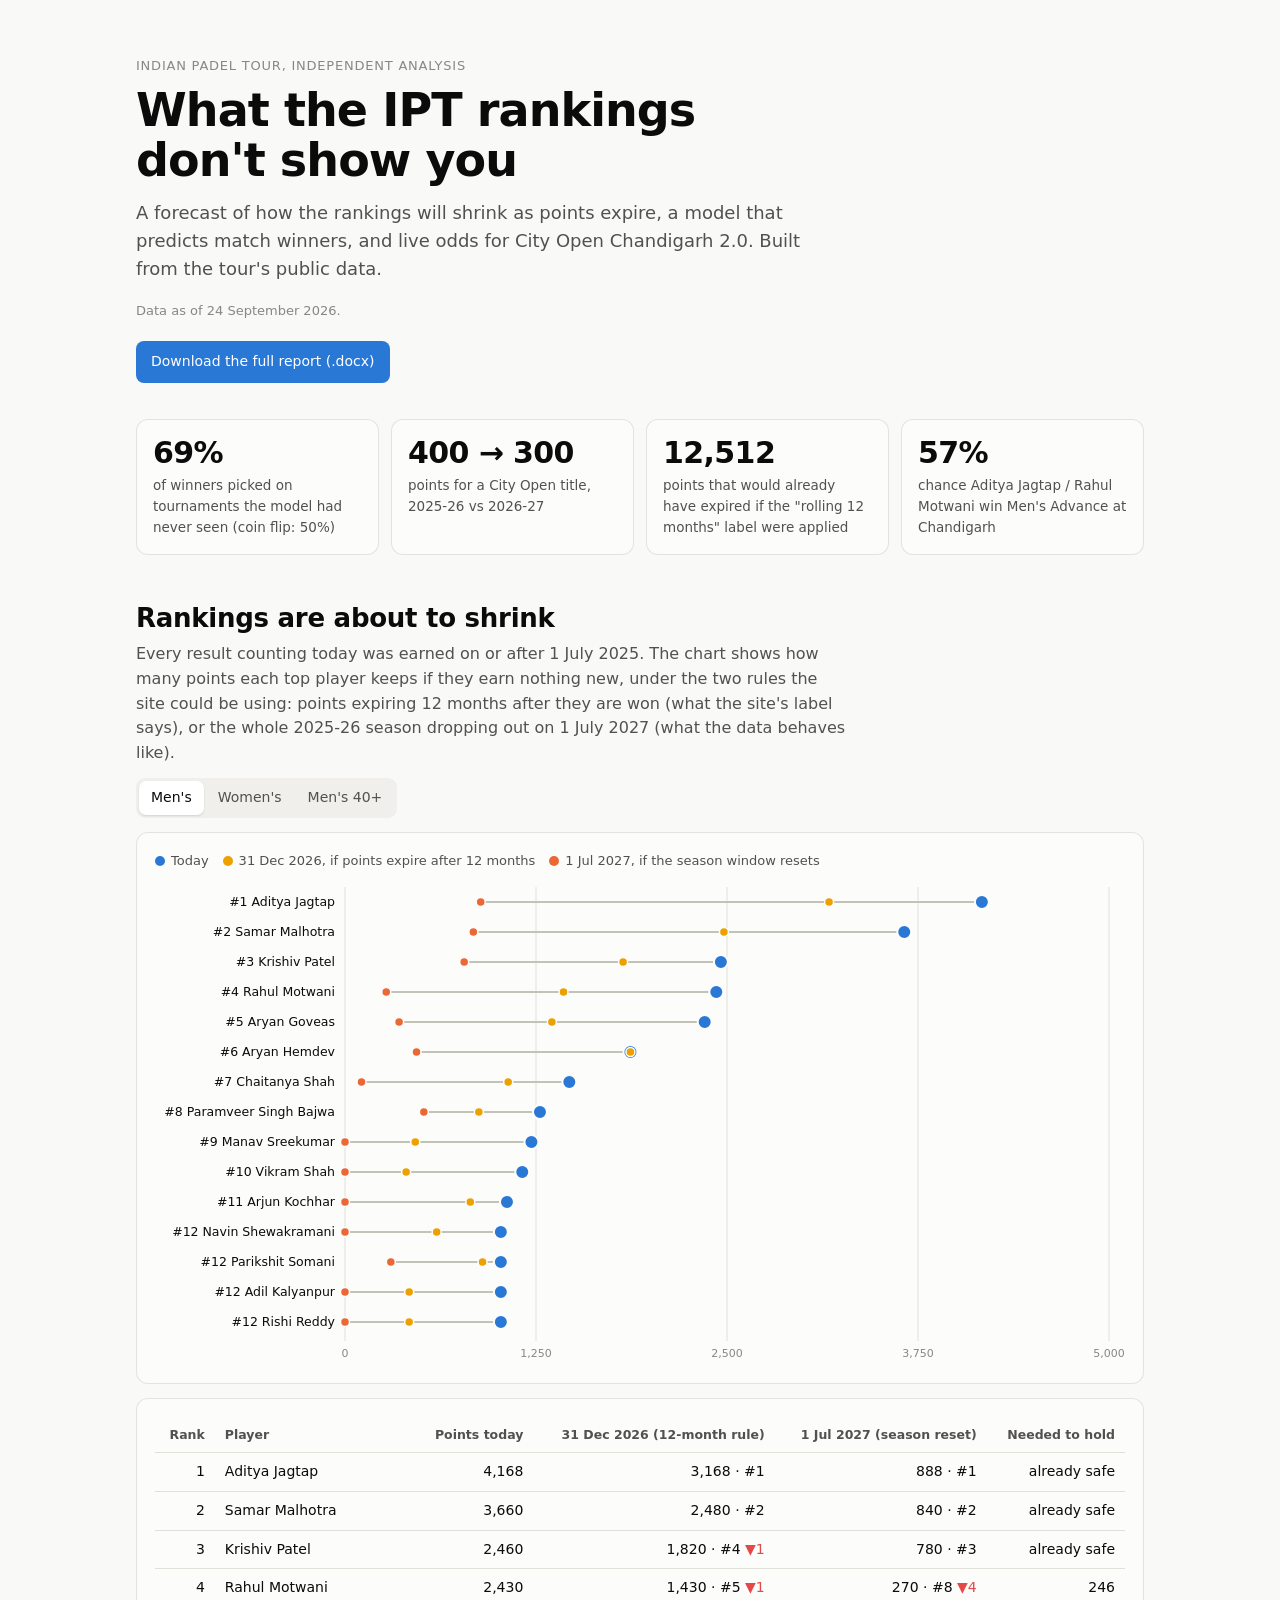
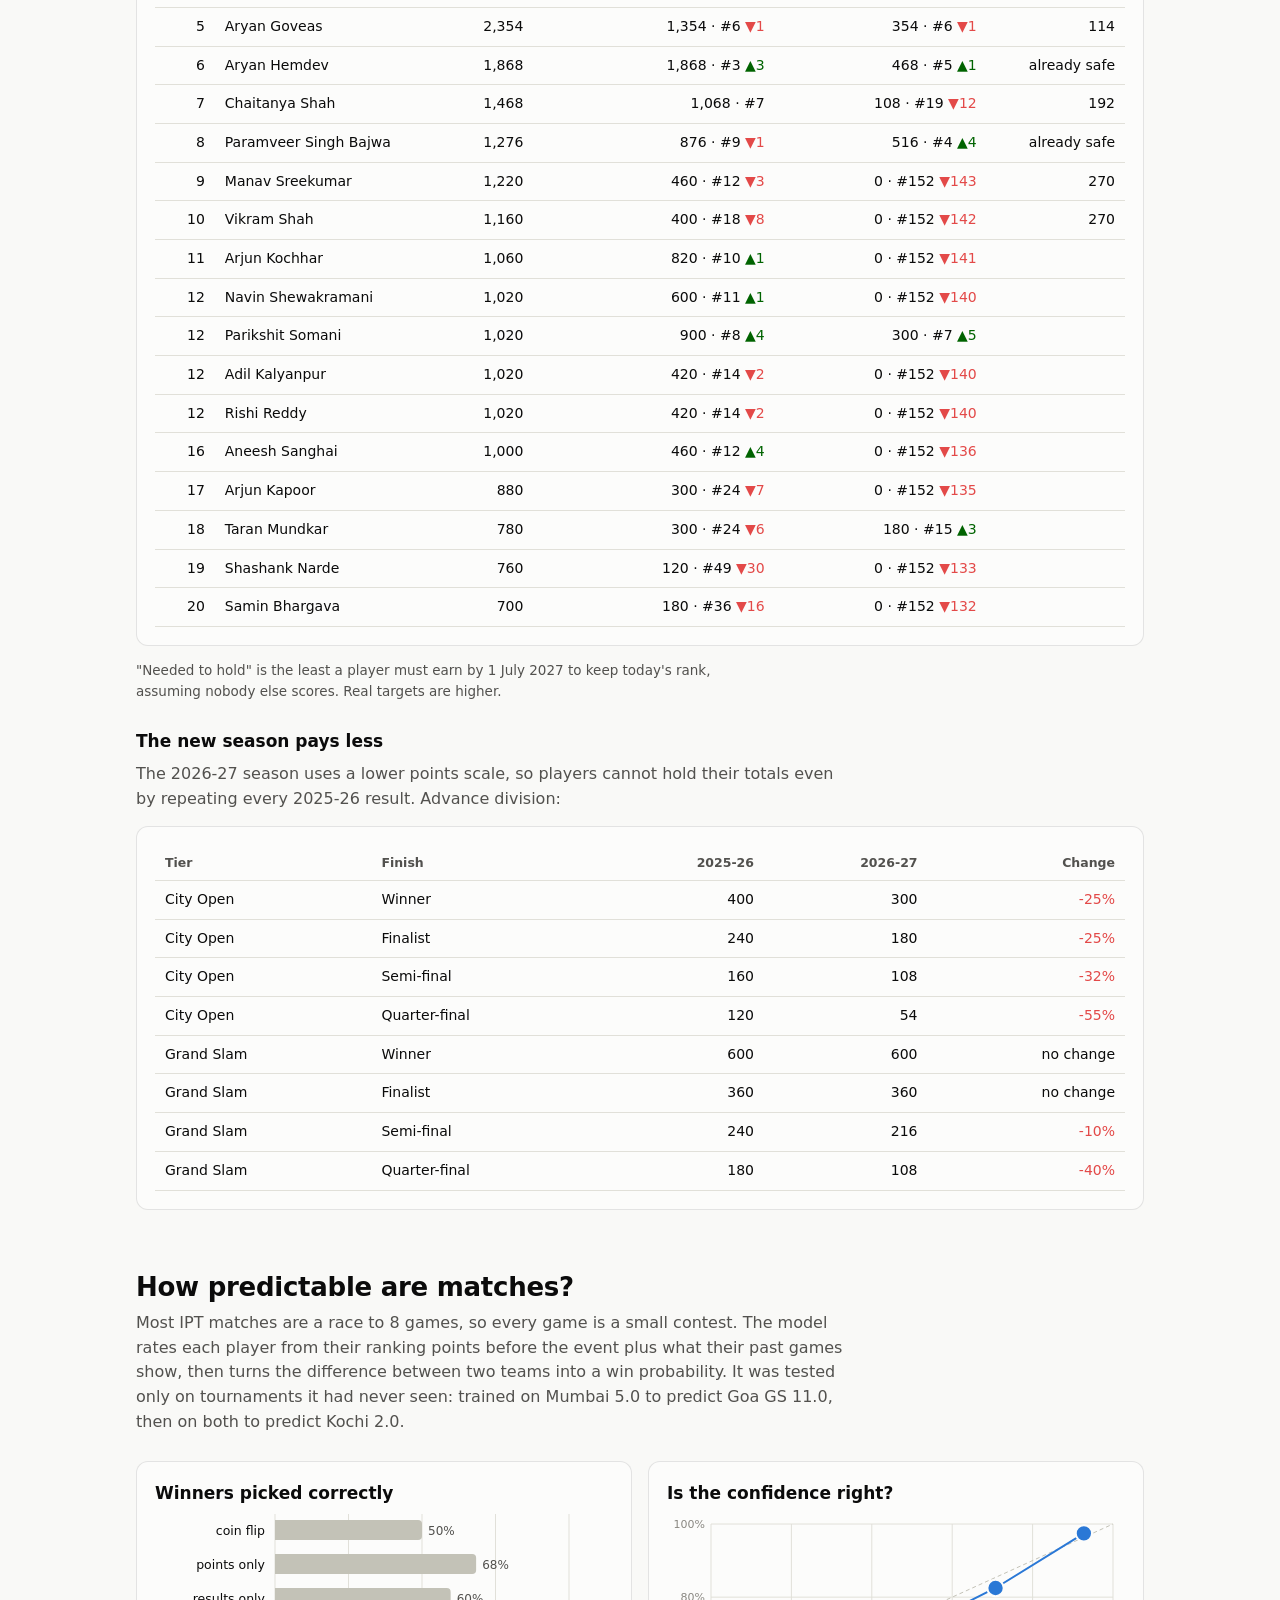
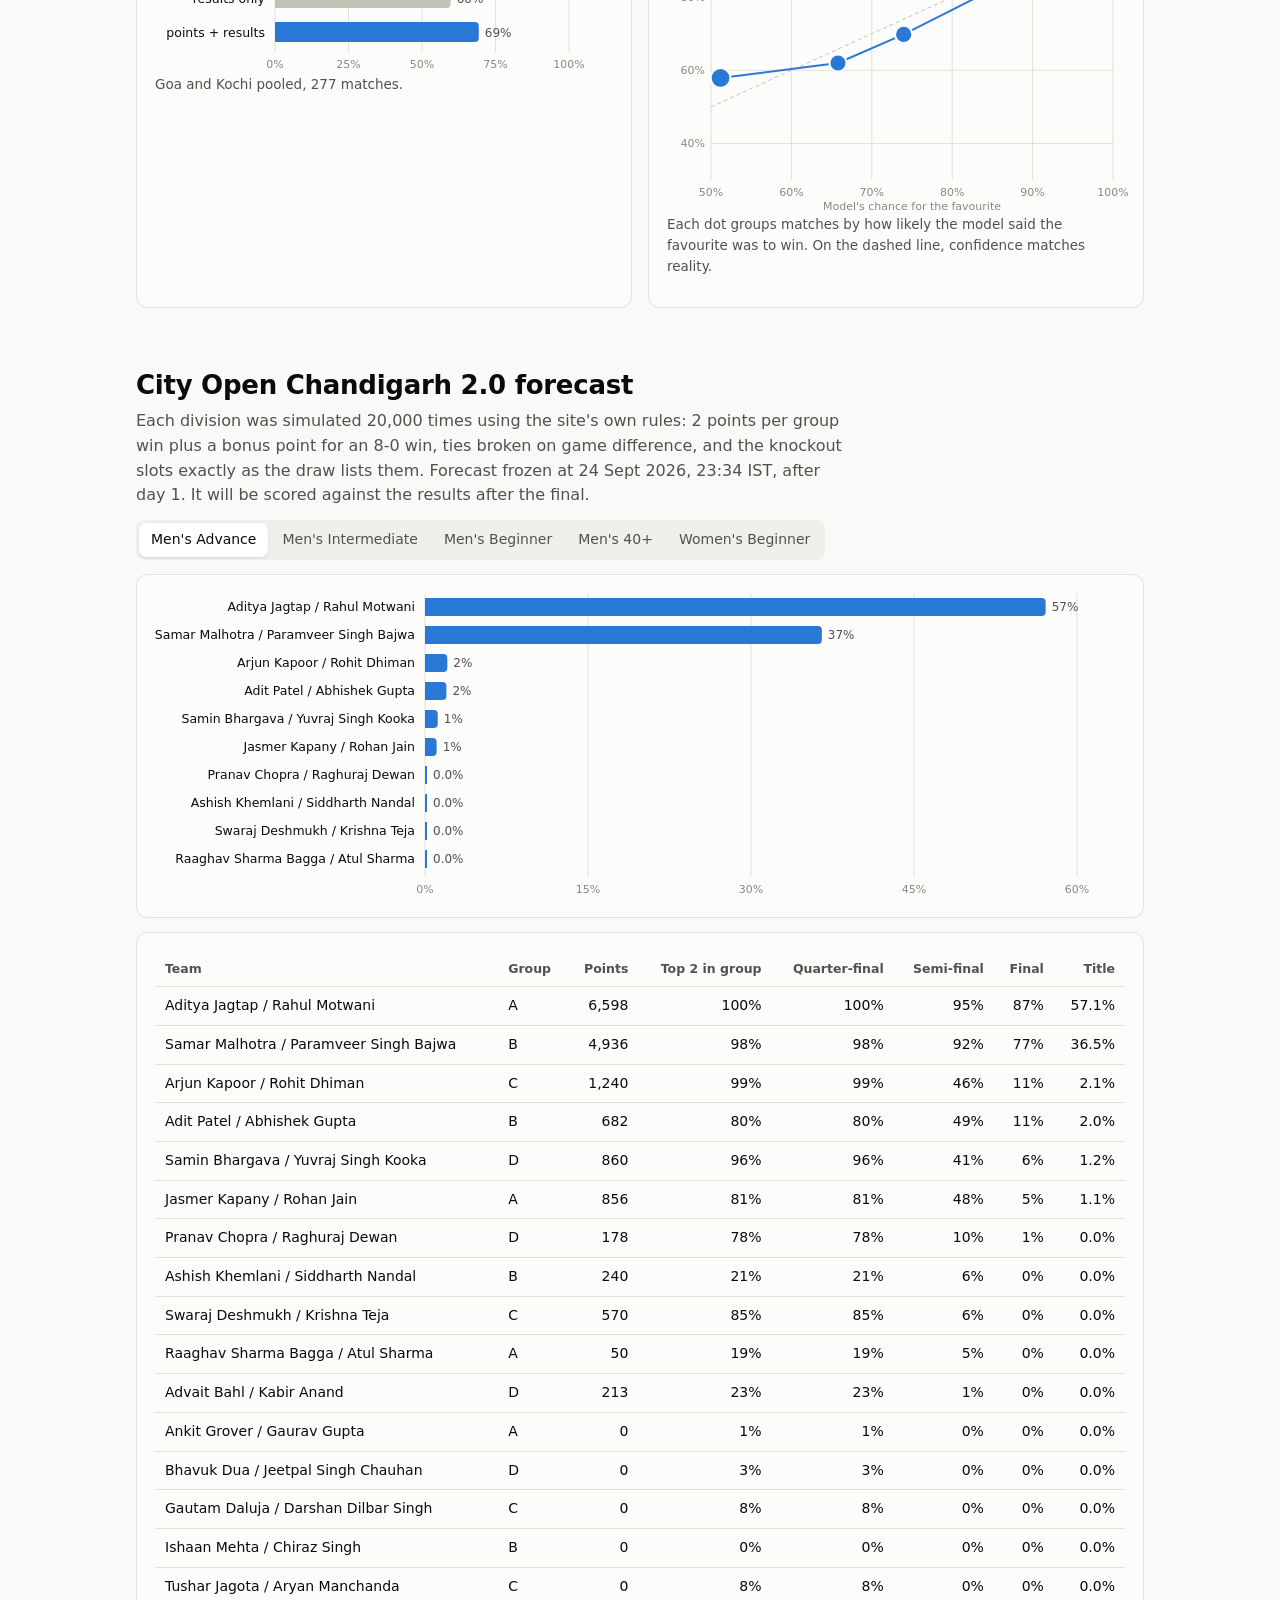
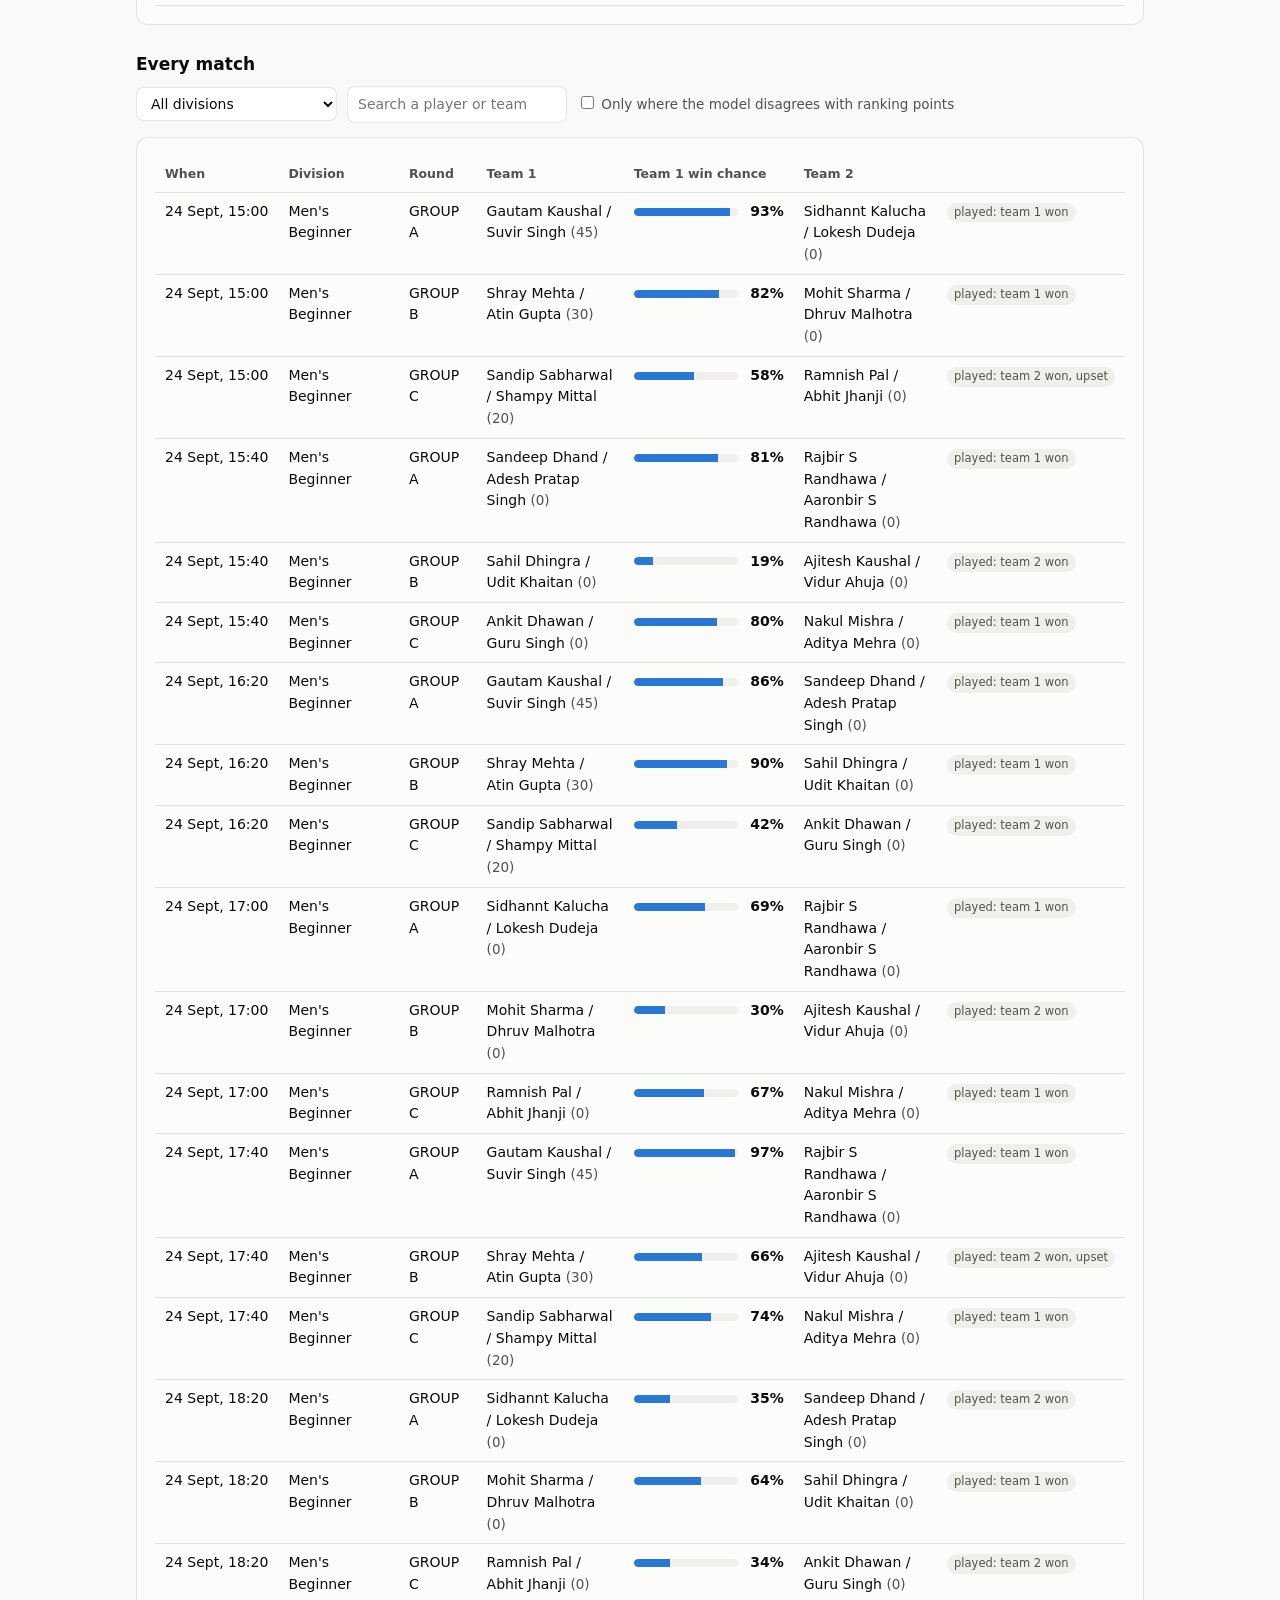
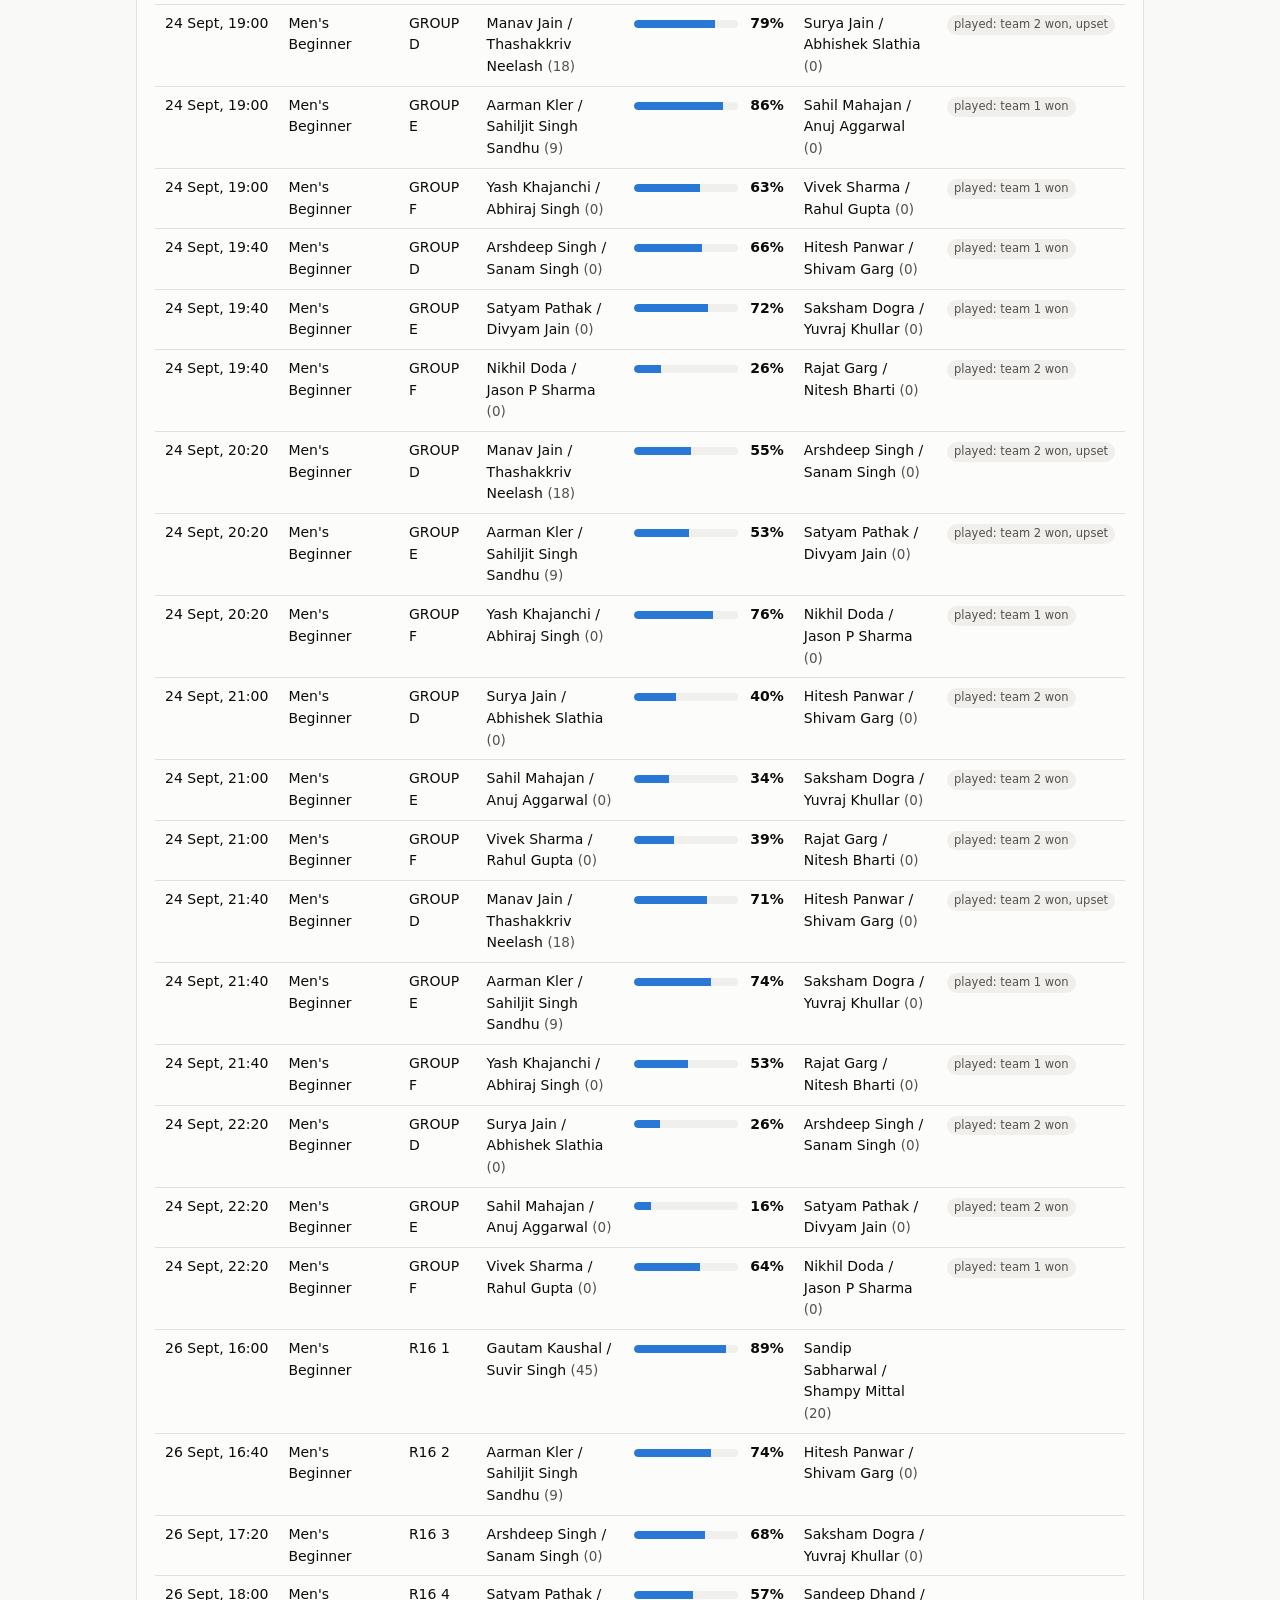
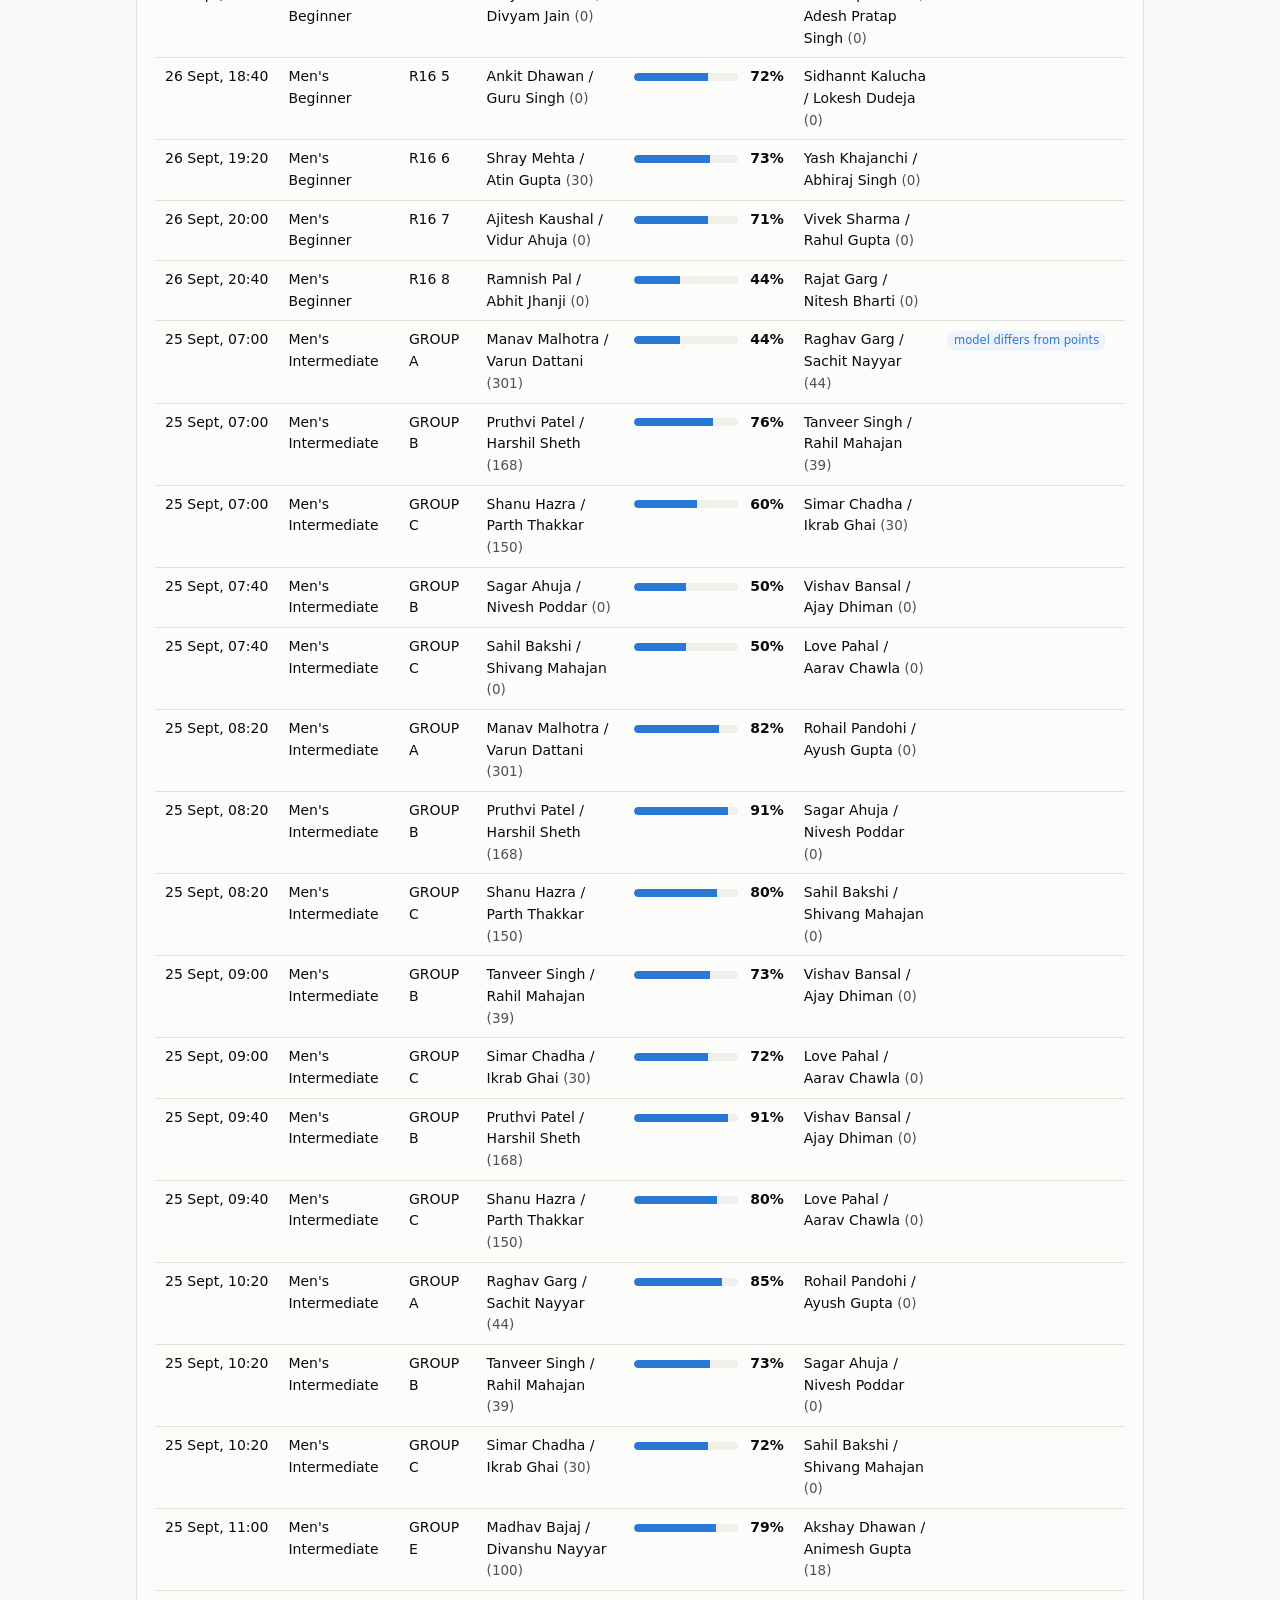
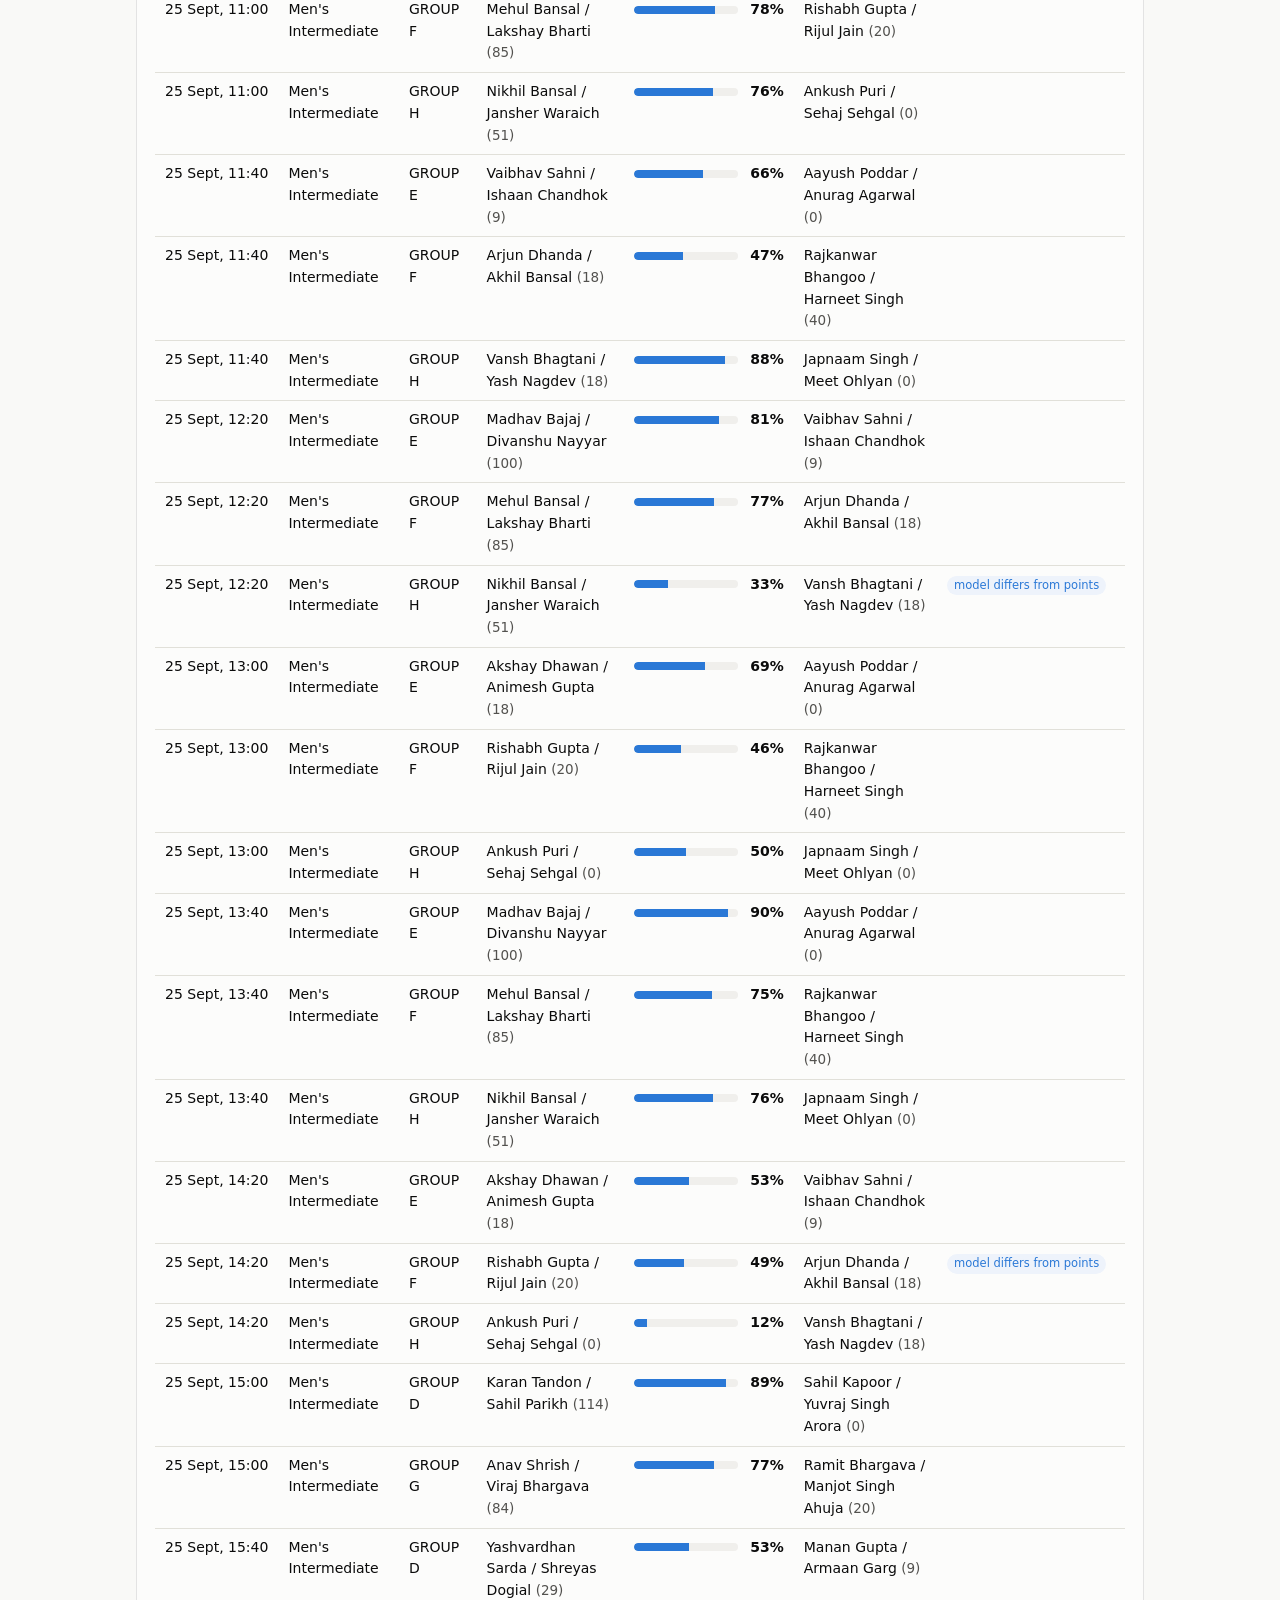
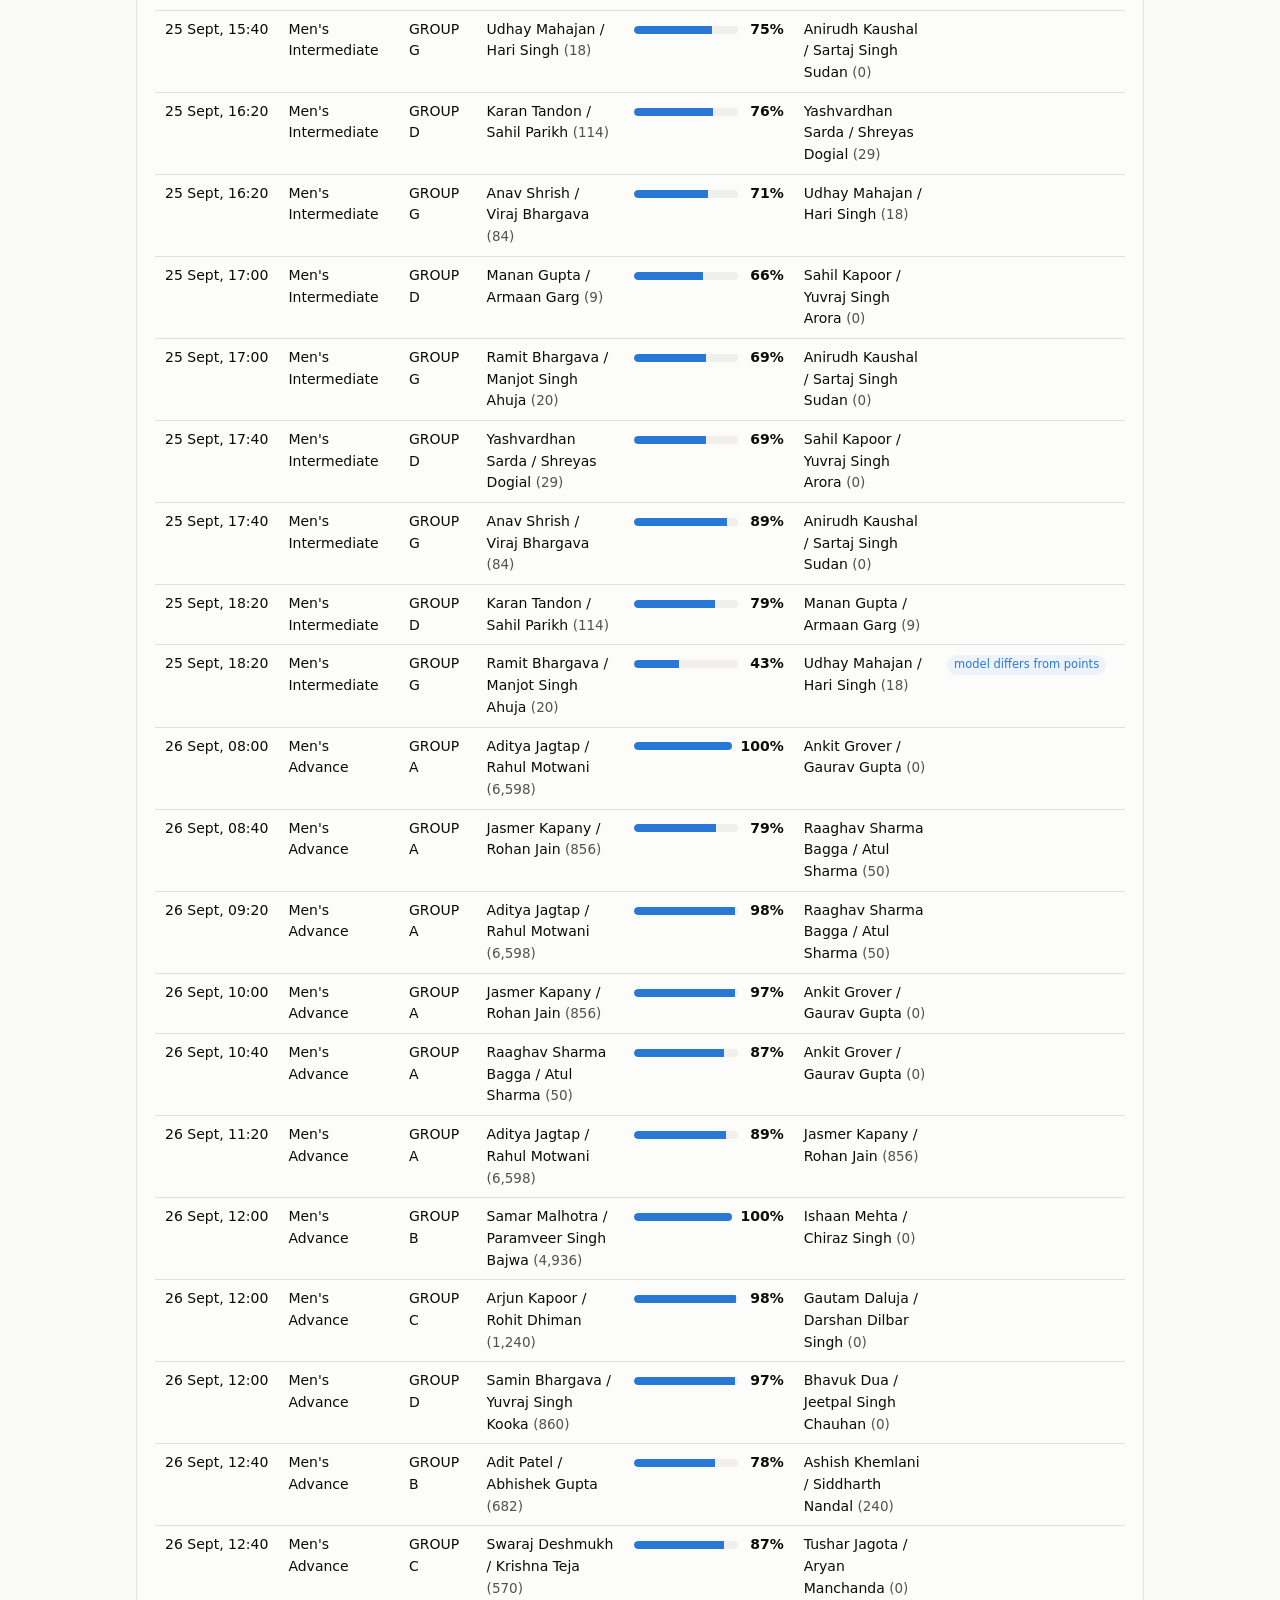
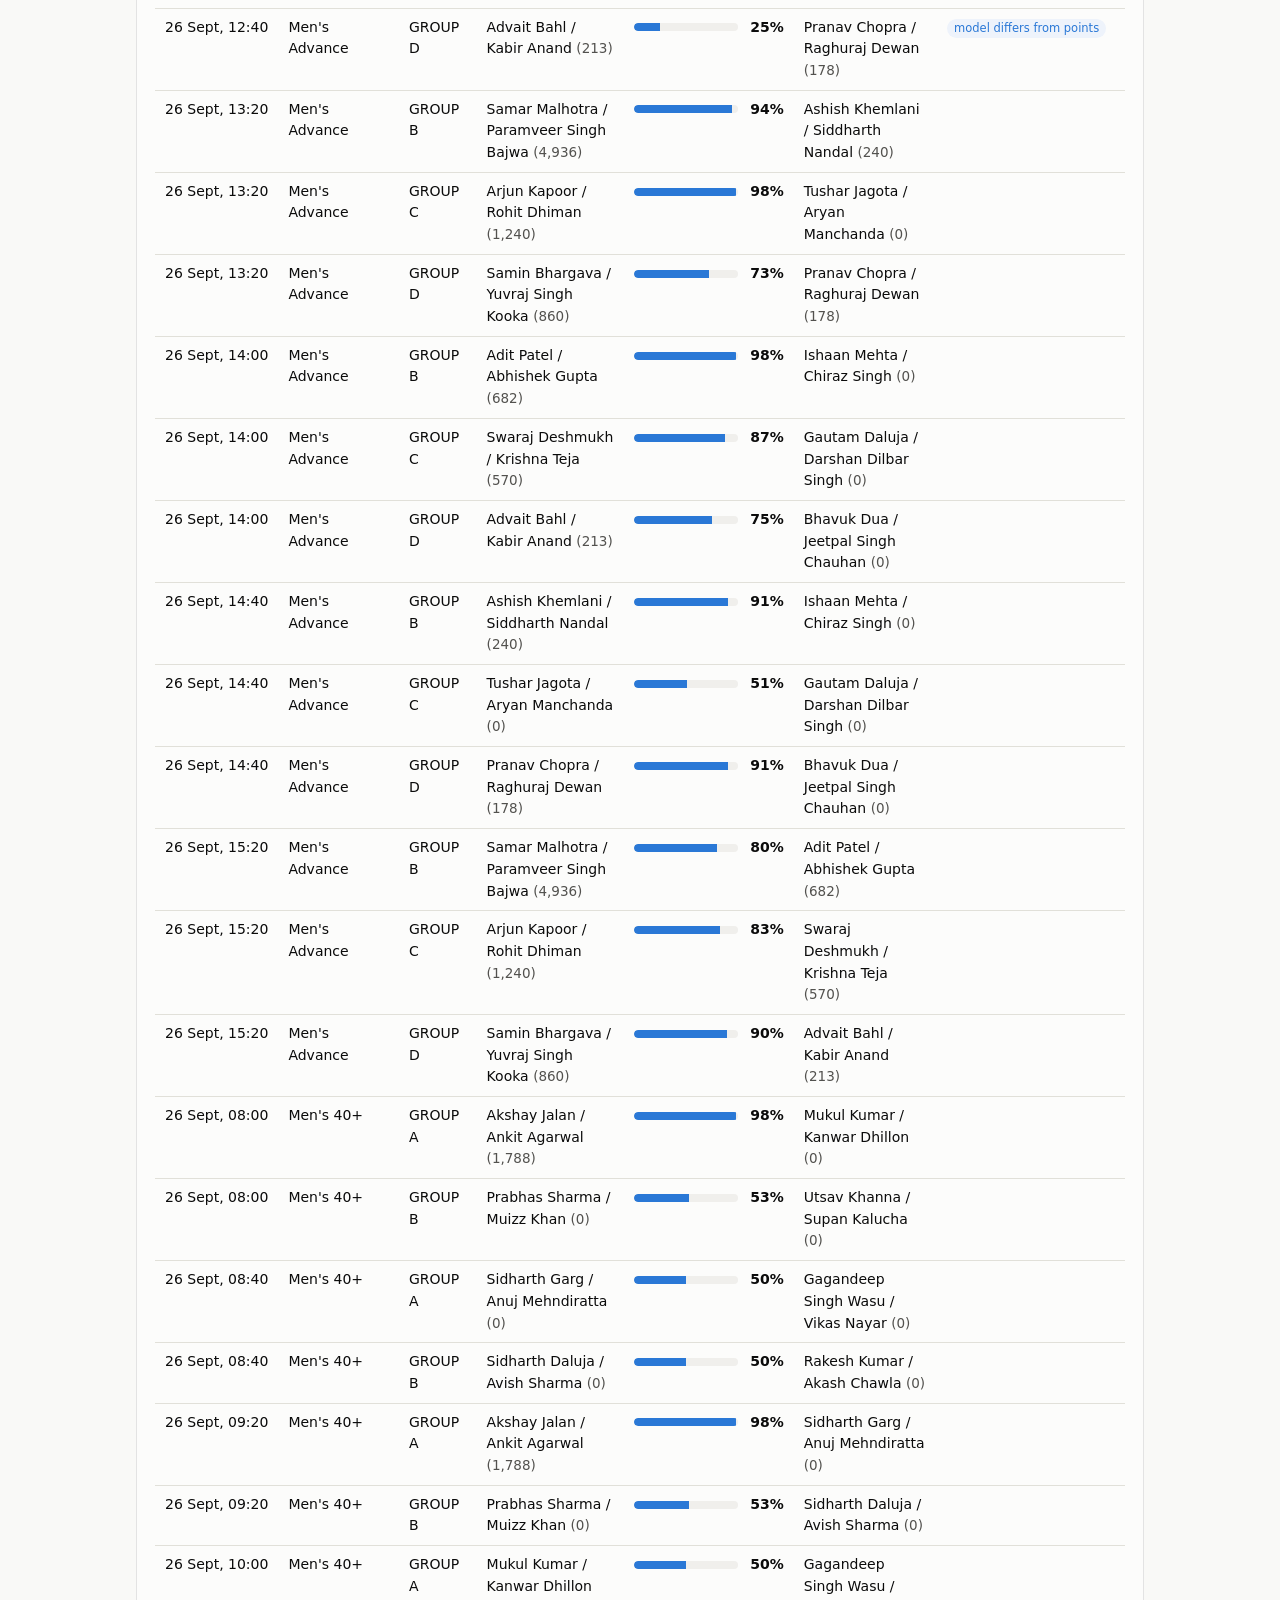
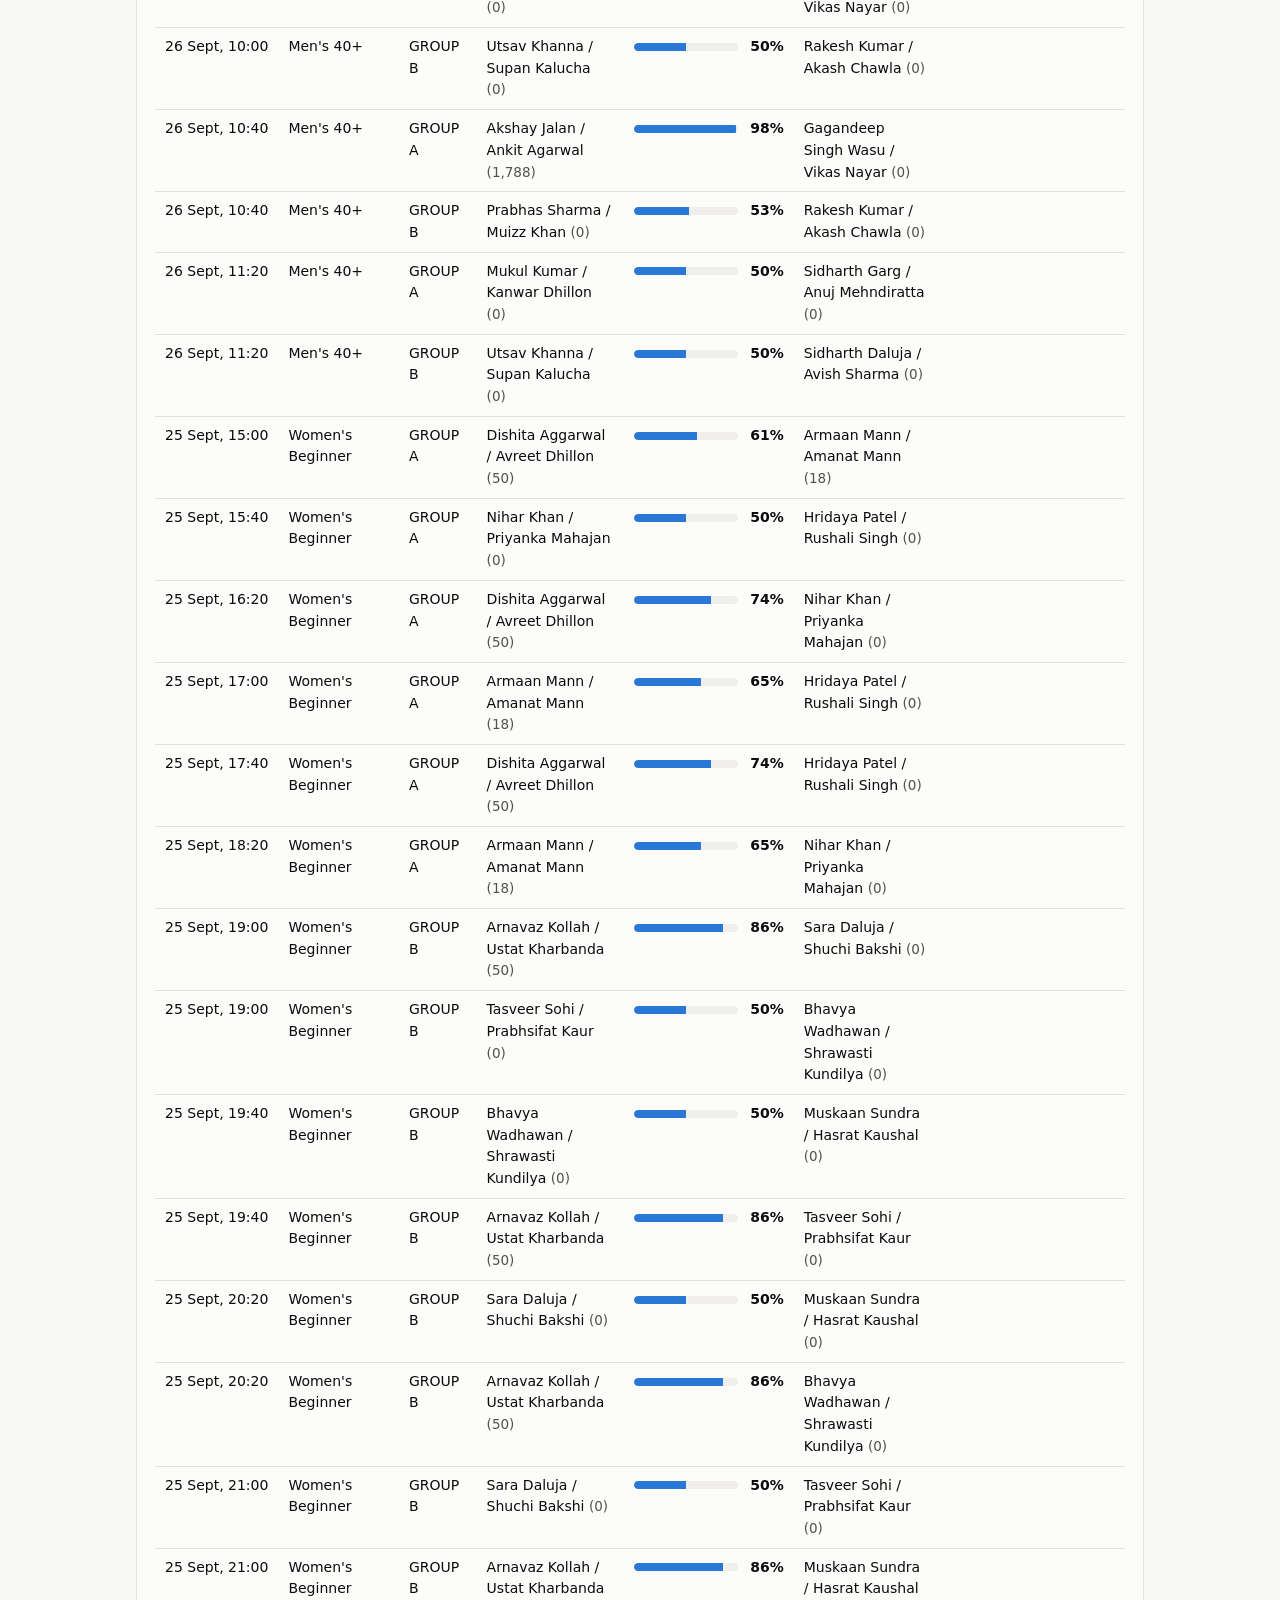
==== docs/index.html @ bb826366 "Add website (GitHub Pages) and report download" ====
<!doctype html>
<html lang="en">
<head>
<meta charset="utf-8">
<meta name="viewport" content="width=device-width, initial-scale=1">
<title>IPT, Analysed</title>
<meta name="description" content="Ranking forecast and match predictions for the Indian Padel Tour, built from the tour's public data.">
<style>
:root {
  color-scheme: light;
  --page: #f9f9f7; --surface: #fcfcfb; --raised: #ffffff;
  --ink: #0b0b0b; --ink-2: #52514e; --muted: #898781;
  --grid: #e1e0d9; --axis: #c3c2b7; --border: rgba(11,11,11,0.10);
  --s1: #2a78d6; --s2: #eb6834; --s3: #1baf7a; --s4: #eda100;
  --neg: #e34948; --pos: #006300; --wash: #eef3fb; --chip: #f0efec;
}
@media (prefers-color-scheme: dark) {
  :root:where(:not([data-theme="light"])) {
    color-scheme: dark;
    --page: #0d0d0d; --surface: #1a1a19; --raised: #211f1e;
    --ink: #ffffff; --ink-2: #c3c2b7; --muted: #898781;
    --grid: #2c2c2a; --axis: #383835; --border: rgba(255,255,255,0.10);
    --s1: #3987e5; --s2: #d95926; --s3: #199e70; --s4: #c98500;
    --neg: #e66767; --pos: #0ca30c; --wash: #17243a; --chip: #2a2927;
  }
}
:root[data-theme="dark"] {
  color-scheme: dark;
  --page: #0d0d0d; --surface: #1a1a19; --raised: #211f1e;
  --ink: #ffffff; --ink-2: #c3c2b7; --muted: #898781;
  --grid: #2c2c2a; --axis: #383835; --border: rgba(255,255,255,0.10);
  --s1: #3987e5; --s2: #d95926; --s3: #199e70; --s4: #c98500;
  --neg: #e66767; --pos: #0ca30c; --wash: #17243a; --chip: #2a2927;
}
* { box-sizing: border-box; }
[hidden] { display: none !important; }
html { -webkit-text-size-adjust: 100%; }
body { margin: 0; background: var(--page); color: var(--ink);
  font: 16px/1.55 system-ui, -apple-system, "Segoe UI", sans-serif; }
.wrap { max-width: 1040px; margin: 0 auto; padding: 0 16px; }
header.hero { padding: 56px 0 28px; }
.eyebrow { font-size: 13px; letter-spacing: .06em; text-transform: uppercase; color: var(--muted); margin: 0 0 10px; }
h1 { font-size: clamp(30px, 5vw, 46px); line-height: 1.08; margin: 0 0 14px; letter-spacing: -0.02em; max-width: 18ch; }
.lede { font-size: 18px; color: var(--ink-2); max-width: 62ch; margin: 0 0 18px; }
.meta { font-size: 13px; color: var(--muted); margin: 0 0 20px; }
.btns { display: flex; flex-wrap: wrap; gap: 10px; }
.btn { display: inline-flex; align-items: center; gap: 8px; padding: 9px 14px; border-radius: 8px; font-size: 14px;
  text-decoration: none; border: 1px solid var(--border); color: var(--ink); background: var(--raised); }
.btn.primary { background: var(--s1); border-color: transparent; color: #fff; }
.btn:hover { filter: brightness(0.96); }
.tiles { display: grid; grid-template-columns: repeat(4, 1fr); gap: 12px; margin: 8px 0 8px; }
.tile { background: var(--surface); border: 1px solid var(--border); border-radius: 12px; padding: 16px; }
.tile .v { font-size: 30px; font-weight: 650; letter-spacing: -0.02em; line-height: 1.1; }
.tile .l { font-size: 13.5px; color: var(--ink-2); margin-top: 6px; }
section { padding: 40px 0 8px; }
h2 { font-size: 26px; line-height: 1.2; margin: 0 0 8px; letter-spacing: -0.01em; }
h3 { font-size: 17px; margin: 26px 0 8px; }
p { margin: 0 0 12px; max-width: 70ch; }
.sub { color: var(--ink-2); }
.card { background: var(--surface); border: 1px solid var(--border); border-radius: 12px; padding: 18px; margin: 14px 0; }
.controls { display: flex; flex-wrap: wrap; gap: 10px; align-items: center; margin: 4px 0 14px; }
.seg { display: inline-flex; background: var(--chip); border-radius: 9px; padding: 3px; gap: 2px; flex-wrap: wrap; }
.seg button { border: 0; background: transparent; color: var(--ink-2); padding: 6px 12px; border-radius: 7px;
  font: inherit; font-size: 14px; cursor: pointer; }
.seg button[aria-pressed="true"] { background: var(--raised); color: var(--ink); box-shadow: 0 1px 2px rgba(0,0,0,.12); }
.legend { display: flex; flex-wrap: wrap; gap: 14px; font-size: 13px; color: var(--ink-2); margin: 0 0 8px; }
.legend i { display: inline-block; width: 10px; height: 10px; border-radius: 50%; margin-right: 6px; vertical-align: -1px; }
.chart svg { display: block; width: 100%; height: auto; overflow: visible; }
.chart text { fill: var(--ink-2); font-size: 12px; }
.chart .lbl { fill: var(--ink); font-size: 12.5px; }
.chart .tick { fill: var(--muted); font-size: 11px; }
.tbl-wrap { overflow-x: auto; -webkit-overflow-scrolling: touch; }
table { border-collapse: collapse; width: 100%; font-size: 14px; }
th, td { text-align: left; padding: 8px 10px; border-bottom: 1px solid var(--grid); vertical-align: top; }
th { font-weight: 600; font-size: 12.5px; color: var(--ink-2); white-space: nowrap; }
td.n, th.n { text-align: right; font-variant-numeric: tabular-nums; white-space: nowrap; }
.down { color: var(--neg); } .up { color: var(--pos); }
.prob { display: flex; align-items: center; gap: 8px; min-width: 150px; }
.prob .bar { flex: 1; height: 8px; border-radius: 4px; background: var(--chip); position: relative; overflow: hidden; }
.prob .bar span { position: absolute; left: 0; top: 0; bottom: 0; background: var(--s1); border-radius: 4px 0 0 4px; }
.prob b { font-weight: 600; font-variant-numeric: tabular-nums; min-width: 38px; text-align: right; }
.tag { display: inline-block; font-size: 11.5px; padding: 1px 7px; border-radius: 999px; background: var(--chip); color: var(--ink-2); white-space: nowrap; }
.tag.flag { background: var(--wash); color: var(--s1); }
input[type=search], select { font: inherit; font-size: 14px; padding: 7px 10px; border-radius: 8px;
  border: 1px solid var(--border); background: var(--raised); color: var(--ink); }
input[type=search] { min-width: 220px; }
.note { font-size: 13.5px; color: var(--ink-2); }
ul.plain { padding-left: 18px; margin: 0 0 12px; } ul.plain li { margin: 0 0 6px; max-width: 70ch; }
#tip { position: fixed; pointer-events: none; z-index: 10; background: var(--raised); color: var(--ink);
  border: 1px solid var(--border); border-radius: 8px; padding: 8px 10px; font-size: 13px; line-height: 1.45;
  box-shadow: 0 6px 20px rgba(0,0,0,.14); max-width: 280px; opacity: 0; transition: opacity .08s; }
#tip .t { font-weight: 600; margin-bottom: 2px; }
#tip .r { display: flex; justify-content: space-between; gap: 14px; font-variant-numeric: tabular-nums; }
#tip .r span:first-child { color: var(--ink-2); }
footer { padding: 40px 0 60px; color: var(--muted); font-size: 13px; }
.two { display: grid; grid-template-columns: 1fr 1fr; gap: 16px; }
@media (max-width: 760px) {
  .tiles { grid-template-columns: 1fr 1fr; }
  .two { grid-template-columns: 1fr; }
  header.hero { padding-top: 36px; }
  input[type=search] { min-width: 0; flex: 1; }
}
</style>
</head>
<body>
<div id="tip" role="tooltip"></div>
<div class="wrap">
  <header class="hero">
    <p class="eyebrow">Indian Padel Tour, independent analysis</p>
    <h1>What the IPT rankings don't show you</h1>
    <p class="lede">A forecast of how the rankings will shrink as points expire, a model that predicts match winners, and live odds for City Open Chandigarh 2.0. Built from the tour's public data.</p>
    <p class="meta" id="meta"></p>
    <div class="btns">
      <a class="btn primary" href="IPT_Analysis_Report.docx" download>Download the full report (.docx)</a>
      <a class="btn" id="repo" href="#" hidden>Code and data on GitHub</a>
    </div>
  </header>

  <div class="tiles" id="tiles"></div>

  <section id="rankings">
    <h2>Rankings are about to shrink</h2>
    <p class="sub">Every result counting today was earned on or after <span data-f="window"></span>. The chart shows how many points each top player keeps if they earn nothing new, under the two rules the site could be using: points expiring 12 months after they are won (what the site's label says), or the whole 2025-26 season dropping out on 1 July 2027 (what the data behaves like).</p>
    <div class="controls"><div class="seg" id="cat-seg" role="group" aria-label="Category"></div></div>
    <div class="card">
      <div class="legend">
        <span><i style="background:var(--s1)"></i>Today</span>
        <span><i style="background:var(--s4)"></i>31 Dec 2026, if points expire after 12 months</span>
        <span><i style="background:var(--s2)"></i>1 Jul 2027, if the season window resets</span>
      </div>
      <div class="chart" id="dumbbell"></div>
    </div>
    <div class="card tbl-wrap"><table id="rank-tbl"></table></div>
    <p class="note">"Needed to hold" is the least a player must earn by 1 July 2027 to keep today's rank, assuming nobody else scores. Real targets are higher.</p>

    <h3>The new season pays less</h3>
    <p class="sub">The 2026-27 season uses a lower points scale, so players cannot hold their totals even by repeating every 2025-26 result. Advance division:</p>
    <div class="card tbl-wrap"><table id="scale-tbl"></table></div>
  </section>

  <section id="model">
    <h2>How predictable are matches?</h2>
    <p class="sub">Most IPT matches are a race to 8 games, so every game is a small contest. The model rates each player from their ranking points before the event plus what their past games show, then turns the difference between two teams into a win probability. It was tested only on tournaments it had never seen: trained on Mumbai 5.0 to predict Goa GS 11.0, then on both to predict Kochi 2.0.</p>
    <div class="two">
      <div class="card"><h3 style="margin-top:0">Winners picked correctly</h3><div class="chart" id="acc"></div>
        <p class="note">Goa and Kochi pooled, <span data-f="pooledN"></span> matches.</p></div>
      <div class="card"><h3 style="margin-top:0">Is the confidence right?</h3><div class="chart" id="cal"></div>
        <p class="note">Each dot groups matches by how likely the model said the favourite was to win. On the dashed line, confidence matches reality.</p></div>
    </div>
  </section>

  <section id="chandigarh">
    <h2>City Open Chandigarh 2.0 forecast</h2>
    <p class="sub">Each division was simulated <span data-f="nsims"></span> times using the site's own rules: 2 points per group win plus a bonus point for an 8-0 win, ties broken on game difference, and the knockout slots exactly as the draw lists them. Forecast frozen at <span data-f="frozen"></span>, after day 1. It will be scored against the results after the final.</p>
    <div id="scorecard"></div>
    <div class="controls"><div class="seg" id="div-seg" role="group" aria-label="Division"></div></div>
    <div class="card"><div class="chart" id="odds"></div></div>
    <div class="card tbl-wrap"><table id="odds-tbl"></table></div>

    <h3>Every match</h3>
    <div class="controls">
      <select id="m-div" aria-label="Division"></select>
      <input type="search" id="m-q" placeholder="Search a player or team" aria-label="Search">
      <label class="note"><input type="checkbox" id="m-flag"> Only where the model disagrees with ranking points</label>
    </div>
    <div class="card tbl-wrap"><table id="m-tbl"></table></div>
    <p class="note">Win chance is for the first team listed. 50% means the model has no information on any of the four players. Matches marked "played" were finished before the forecast was frozen and are not scored.</p>
  </section>

  <section id="method">
    <h2>How this was made</h2>
    <ul class="plain">
      <li>All data comes from indianpadeltour.in and its public API, collected one page at a time with a 1.5 second pause. Match-level results exist for three finished tournaments; ranking results go back to December 2024.</li>
      <li>The points shown next to each team in a draw are players' <em>current</em> points, so they already include the result. Every prediction here uses points rebuilt from dated ranking results instead.</li>
      <li>The expiry rule is not published. Both plausible rules are shown rather than guessing between them.</li>
      <li>Most players have played a single event, so for them the model relies on ranking points alone. Walkovers and retirements are excluded.</li>
    </ul>
    <p>The full write-up, with every table and the code for each analysis, is in the report.</p>
  </section>
  <footer>Data from indianpadeltour.in. Independent analysis, not affiliated with the Indian Padel Tour.</footer>
</div>

<script>
const $ = s => document.querySelector(s);
const esc = s => String(s ?? "").replace(/[&<>"']/g, c => ({"&":"&amp;","<":"&lt;",">":"&gt;",'"':"&quot;","'":"&#39;"}[c]));
const pct = (x, d = 0) => (x * 100).toFixed(d) + "%";
const fmt = n => Number(n).toLocaleString("en-IN");
// date-only strings ("2026-09-24") are calendar dates: format them in UTC so no timezone shifts the day
const day = (s, o = { day: "numeric", month: "long", year: "numeric" }) => new Date(s + "T00:00:00Z").toLocaleDateString("en-GB", { ...o, timeZone: "UTC" });
const NS = "http://www.w3.org/2000/svg";
const tip = $("#tip");
function showTip(e, html) {
  tip.innerHTML = html; tip.style.opacity = 1;
  const pad = 14, w = tip.offsetWidth, h = tip.offsetHeight;
  let x = e.clientX + pad, y = e.clientY + pad;
  if (x + w > innerWidth - 8) x = e.clientX - w - pad;
  if (y + h > innerHeight - 8) y = e.clientY - h - pad;
  tip.style.left = x + "px"; tip.style.top = y + "px";
}
const hideTip = () => { tip.style.opacity = 0; };
// tooltips follow mouse and pen, and open on tap for touch screens
function tipOn(node, fn) {
  ["pointermove", "mousemove", "click"].forEach(t => node.addEventListener(t, fn));
  ["pointerleave", "mouseleave"].forEach(t => node.addEventListener(t, hideTip));
}
addEventListener("scroll", hideTip, { passive: true });
const row = (k, v) => `<div class="r"><span>${esc(k)}</span><span>${esc(v)}</span></div>`;
function el(tag, attrs = {}, parent) {
  const n = document.createElementNS(NS, tag);
  for (const [k, v] of Object.entries(attrs)) n.setAttribute(k, v);
  if (parent) parent.appendChild(n);
  return n;
}
function niceMax(v) { const p = Math.pow(10, Math.floor(Math.log10(v || 1))); return Math.ceil(v / p) * p; }
function segmented(host, items, onPick) {
  host.innerHTML = "";
  items.forEach((it, i) => {
    const b = document.createElement("button");
    b.type = "button"; b.textContent = it; b.setAttribute("aria-pressed", i === 0);
    b.onclick = () => { host.querySelectorAll("button").forEach(x => x.setAttribute("aria-pressed", x === b)); onPick(it); };
    host.appendChild(b);
  });
}

let D;
fetch("data.json").then(r => r.json()).then(d => { D = d; init(); });

function init() {
  const frozen = new Date(D.frozen_at);
  const frozenTxt = frozen.toLocaleString("en-GB", { timeZone: "Asia/Kolkata", day: "numeric", month: "short", year: "numeric", hour: "2-digit", minute: "2-digit" }) + " IST";
  $("#meta").textContent = `Data as of ${day(D.as_of)}.`;
  document.querySelectorAll('[data-f="window"]').forEach(n => n.textContent = day(D.ranking.window_start));
  document.querySelectorAll('[data-f="frozen"]').forEach(n => n.textContent = frozenTxt);
  document.querySelectorAll('[data-f="nsims"]').forEach(n => n.textContent = fmt(D.chandigarh.n_sims));
  document.querySelectorAll('[data-f="pooledN"]').forEach(n => n.textContent = D.model.pooled["coin flip"].matches);
  // on GitHub Pages (<user>.github.io/<repo>/) link back to the repository automatically
  const gh = location.hostname.match(/^([^.]+)\.github\.io$/);
  const repoUrl = D.repo_url || (gh && location.pathname.split("/")[1] ? `https://github.com/${gh[1]}/${location.pathname.split("/")[1]}` : null);
  if (repoUrl) { const a = $("#repo"); a.href = repoUrl; a.hidden = false; }

  // tiles
  const sc = D.ranking.scale.find(s => s.event_type === "city_open" && s.round === "winner");
  const adv = D.chandigarh.odds.filter(o => o.division === "Men's Advance").sort((a, b) => b.p_title - a.p_title)[0];
  $("#tiles").innerHTML = [
    [pct(D.model.pooled["points + results"].accuracy), "of winners picked on tournaments the model had never seen (coin flip: 50%)"],
    [`${fmt(sc.old)} → ${fmt(sc.new)}`, "points for a City Open title, 2025-26 vs 2026-27"],
    [fmt(D.ranking.overdue_if_rolling.points), "points that would already have expired if the \"rolling 12 months\" label were applied"],
    [pct(adv.p_title), `chance ${adv.team} win Men's Advance at Chandigarh`],
  ].map(([v, l]) => `<div class="tile"><div class="v">${esc(v)}</div><div class="l">${esc(l)}</div></div>`).join("");

  const cats = Object.keys(D.ranking.forecast);
  segmented($("#cat-seg"), cats, c => drawRanking(c));
  drawRanking(cats[0]);
  drawScale();
  drawModel();
  const divs = [...new Set(D.chandigarh.odds.map(o => o.division))];
  segmented($("#div-seg"), divs, d => drawOdds(d));
  drawOdds(divs[0]);
  setupMatches();
  drawScorecard();
  let t; addEventListener("resize", () => { clearTimeout(t); t = setTimeout(() => {
    drawRanking(document.querySelector("#cat-seg [aria-pressed=true]").textContent);
    drawOdds(document.querySelector("#div-seg [aria-pressed=true]").textContent); drawModel(); }, 120); });
}

// ---------- ranking dumbbell
function drawRanking(cat) {
  const rows = D.ranking.forecast[cat].slice(0, 15);
  const host = $("#dumbbell"); host.innerHTML = "";
  const W = host.clientWidth || 800, narrow = W < 560;
  const L = narrow ? 128 : 190, R = 16, T = 8, rowH = 30, H = T + rows.length * rowH + 28;
  const svg = el("svg", { viewBox: `0 0 ${W} ${H}`, role: "img", "aria-label": `${cat} points today and projected` }, host);
  const max = niceMax(Math.max(...rows.map(r => r.pts)));
  const x = v => L + (v / max) * (W - L - R);
  for (let i = 0; i <= 4; i++) {
    const v = max * i / 4, xx = x(v);
    el("line", { x1: xx, x2: xx, y1: T, y2: H - 24, stroke: "var(--grid)" }, svg);
    const t = el("text", { x: xx, y: H - 8, "text-anchor": "middle", class: "tick" }, svg); t.textContent = fmt(v);
  }
  rows.forEach((r, i) => {
    const y = T + i * rowH + rowH / 2;
    const g = el("g", {}, svg);
    el("rect", { x: 0, y: y - rowH / 2, width: W, height: rowH, fill: "transparent" }, g);
    const lab = el("text", { x: L - 10, y: y + 4, "text-anchor": "end", class: "lbl" }, g);
    const nm = narrow && r.name.length > 16 ? r.name.slice(0, 15) + "…" : r.name;
    lab.textContent = `#${r.rank} ${nm}`;
    el("line", { x1: x(r.pts_jul), x2: x(r.pts), y1: y, y2: y, stroke: "var(--axis)", "stroke-width": 2, "stroke-linecap": "round" }, g);
    el("circle", { cx: x(r.pts), cy: y, r: 7, fill: "var(--s1)", stroke: "var(--surface)", "stroke-width": 2 }, g);
    el("circle", { cx: x(r.pts_dec), cy: y, r: 4.5, fill: "var(--s4)", stroke: "var(--surface)", "stroke-width": 1.5 }, g);
    el("circle", { cx: x(r.pts_jul), cy: y, r: 4.5, fill: "var(--s2)", stroke: "var(--surface)", "stroke-width": 1.5 }, g);
    tipOn(g, e => showTip(e, `<div class="t">${esc(r.name)}</div>` +
      row("Today", `${fmt(r.pts)} (#${r.rank})`) + row("31 Dec 2026, 12-month rule", `${fmt(r.pts_dec)} (#${r.rank_dec})`) +
      row("1 Jul 2027, season reset", `${fmt(r.pts_jul)} (#${r.rank_jul})`)));
  });
  const all = D.ranking.forecast[cat].slice(0, 20);
  const mv = (a, b) => { const d = a - b; return d === 0 ? "" : d > 0 ? ` <span class="up">▲${d}</span>` : ` <span class="down">▼${-d}</span>`; };
  $("#rank-tbl").innerHTML = `<thead><tr><th class="n">Rank</th><th>Player</th><th class="n">Points today</th><th class="n">31 Dec 2026 (12-month rule)</th><th class="n">1 Jul 2027 (season reset)</th><th class="n">Needed to hold</th></tr></thead><tbody>` +
    all.map(r => `<tr><td class="n">${r.rank}</td><td>${esc(r.name)}</td><td class="n">${fmt(r.pts)}</td>
      <td class="n">${fmt(r.pts_dec)} · #${r.rank_dec}${mv(r.rank, r.rank_dec)}</td>
      <td class="n">${fmt(r.pts_jul)} · #${r.rank_jul}${mv(r.rank, r.rank_jul)}</td>
      <td class="n">${r.need_jul == null ? "" : r.need_jul > 0 ? fmt(r.need_jul) : "already safe"}</td></tr>`).join("") + "</tbody>";
}

function drawScale() {
  const name = { winner: "Winner", finalist: "Finalist", semi_finalist: "Semi-final", quarter_finalist: "Quarter-final" };
  const tier = { city_open: "City Open", grand_slam: "Grand Slam" };
  $("#scale-tbl").innerHTML = `<thead><tr><th>Tier</th><th>Finish</th><th class="n">2025-26</th><th class="n">2026-27</th><th class="n">Change</th></tr></thead><tbody>` +
    D.ranking.scale.map(s => `<tr><td>${tier[s.event_type]}</td><td>${name[s.round]}</td><td class="n">${fmt(s.old)}</td><td class="n">${fmt(s.new)}</td>
      <td class="n ${s.chg < -0.5 ? "down" : ""}">${Math.round(s.chg) === 0 ? "no change" : Math.round(s.chg) + "%"}</td></tr>`).join("") + "</tbody>";
}

// ---------- model charts
function drawModel() {
  const models = ["coin flip", "points only", "results only", "points + results"];
  const host = $("#acc"); host.innerHTML = "";
  const W = host.clientWidth || 440, L = 120, R = 44, rowH = 34, H = models.length * rowH + 24;
  const svg = el("svg", { viewBox: `0 0 ${W} ${H}`, role: "img", "aria-label": "Share of winners picked by model" }, host);
  const x = v => L + v * (W - L - R);
  [0, .25, .5, .75, 1].forEach(v => { el("line", { x1: x(v), x2: x(v), y1: 0, y2: H - 22, stroke: "var(--grid)" }, svg);
    const t = el("text", { x: x(v), y: H - 6, "text-anchor": "middle", class: "tick" }, svg); t.textContent = pct(v); });
  models.forEach((m, i) => {
    const s = D.model.pooled[m], y = i * rowH + 6, bw = x(s.accuracy) - L;
    const g = el("g", {}, svg);
    const lab = el("text", { x: L - 10, y: y + 15, "text-anchor": "end", class: "lbl" }, g); lab.textContent = m;
    el("path", { d: `M${L},${y} h${bw - 4} q4,0 4,4 v12 q0,4 -4,4 h${-(bw - 4)} z`, fill: m === "points + results" ? "var(--s1)" : "var(--axis)" }, g);
    const v = el("text", { x: L + bw + 6, y: y + 15 }, g); v.textContent = pct(s.accuracy);
    tipOn(g, e => showTip(e, `<div class="t">${esc(m)}</div>` + row("Winners picked", pct(s.accuracy, 1)) +
      row("Log loss (lower is better)", s.log_loss.toFixed(3)) + row("Brier score", s.brier.toFixed(3)) + row("Matches", s.matches)));
  });

  const ch = $("#cal"); ch.innerHTML = "";
  const CW = ch.clientWidth || 440, CH = Math.min(300, CW * 0.72), l = 44, r = 12, t = 10, b = 34;
  const s2 = el("svg", { viewBox: `0 0 ${CW} ${CH}`, role: "img", "aria-label": "Calibration of the model" }, ch);
  const cx = v => l + (v - .5) / .5 * (CW - l - r), cy = v => t + (1 - (v - .3) / .7) * (CH - t - b);
  [.5, .6, .7, .8, .9, 1].forEach(v => { el("line", { x1: cx(v), x2: cx(v), y1: t, y2: CH - b, stroke: "var(--grid)" }, s2);
    const tx = el("text", { x: cx(v), y: CH - b + 16, "text-anchor": "middle", class: "tick" }, s2); tx.textContent = pct(v); });
  [.4, .6, .8, 1].forEach(v => { el("line", { x1: l, x2: CW - r, y1: cy(v), y2: cy(v), stroke: "var(--grid)" }, s2);
    const ty = el("text", { x: l - 6, y: cy(v) + 4, "text-anchor": "end", class: "tick" }, s2); ty.textContent = pct(v); });
  el("line", { x1: cx(.5), y1: cy(.5), x2: cx(1), y2: cy(1), stroke: "var(--axis)", "stroke-dasharray": "4 3" }, s2);
  const pts = D.model.calibration;
  el("polyline", { points: pts.map(p => `${cx(p.predicted)},${cy(p.actual)}`).join(" "), fill: "none", stroke: "var(--s1)", "stroke-width": 2 }, s2);
  pts.forEach(p => {
    const c = el("circle", { cx: cx(p.predicted), cy: cy(p.actual), r: 5 + Math.sqrt(p.matches) / 2, fill: "var(--s1)", stroke: "var(--surface)", "stroke-width": 2 }, s2);
    tipOn(c, e => showTip(e, `<div class="t">Favourite given ${pct(p.predicted)}</div>` +
      row("Favourite actually won", pct(p.actual)) + row("Matches", p.matches)));
  });
  const xl = el("text", { x: (l + CW - r) / 2, y: CH - 4, "text-anchor": "middle", class: "tick" }, s2); xl.textContent = "Model's chance for the favourite";
}

// ---------- Chandigarh odds
function drawOdds(div) {
  const all = D.chandigarh.odds.filter(o => o.division === div).sort((a, b) => b.p_title - a.p_title);
  const rows = all.slice(0, 10);
  const host = $("#odds"); host.innerHTML = "";
  const W = host.clientWidth || 800, narrow = W < 560, L = narrow ? 150 : 270, R = 48, rowH = 28, H = rows.length * rowH + 26;
  const svg = el("svg", { viewBox: `0 0 ${W} ${H}`, role: "img", "aria-label": `${div} title chances` }, host);
  const max = Math.max(.1, Math.min(1, niceMax(rows[0].p_title * 100) / 100));
  const x = v => L + v / max * (W - L - R);
  for (let i = 0; i <= 4; i++) { const v = max * i / 4;
    el("line", { x1: x(v), x2: x(v), y1: 0, y2: H - 22, stroke: "var(--grid)" }, svg);
    const t = el("text", { x: x(v), y: H - 6, "text-anchor": "middle", class: "tick" }, svg); t.textContent = pct(v); }
  rows.forEach((o, i) => {
    const y = i * rowH + 5, bw = Math.max(2, x(o.p_title) - L);
    const g = el("g", {}, svg);
    el("rect", { x: 0, y: y - 3, width: W, height: rowH, fill: "transparent" }, g);
    const lab = el("text", { x: L - 10, y: y + 13, "text-anchor": "end", class: "lbl" }, g);
    lab.textContent = narrow && o.team.length > 22 ? o.team.slice(0, 21) + "…" : o.team;
    el("path", { d: bw > 4 ? `M${L},${y} h${bw - 4} q4,0 4,4 v10 q0,4 -4,4 h${-(bw - 4)} z` : `M${L},${y} h${bw} v18 h${-bw} z`, fill: "var(--s1)" }, g);
    const v = el("text", { x: L + bw + 6, y: y + 13 }, g); v.textContent = pct(o.p_title, o.p_title < .01 && o.p_title > 0 ? 1 : 0);
    tipOn(g, e => showTip(e, `<div class="t">${esc(o.team)}</div>` +
      row("Group", o.group ? o.group.replace(/^GROUP\s*/i, "") : "") + row("Ranking points", fmt(o.team_points)) +
      row("Top 2 in group", pct(o.p_top2_in_group)) + (o.reached_SF >= 0 ? row("Reach semi-final", pct(o.reached_SF)) : "") +
      (o.reached_final >= 0 ? row("Reach final", pct(o.reached_final)) : "") + row("Win title", pct(o.p_title, 1))));
  });
  const has = k => all.some(o => o[k] >= 0);
  const cols = [["Team", o => esc(o.team)], ["Group", o => esc((o.group || "").replace(/^GROUP\s*/i, ""))],
    ["Points", o => fmt(o.team_points), 1], ["Top 2 in group", o => pct(o.p_top2_in_group), 1]];
  if (has("reached_R16")) cols.push(["Last 16", o => pct(o.reached_R16), 1]);
  if (has("reached_QF")) cols.push(["Quarter-final", o => pct(o.reached_QF), 1]);
  cols.push(["Semi-final", o => pct(o.reached_SF), 1], ["Final", o => pct(o.reached_final), 1], ["Title", o => pct(o.p_title, 1), 1]);
  $("#odds-tbl").innerHTML = `<thead><tr>${cols.map(c => `<th class="${c[2] ? "n" : ""}">${c[0]}</th>`).join("")}</tr></thead><tbody>` +
    all.map(o => `<tr>${cols.map(c => `<td class="${c[2] ? "n" : ""}">${c[1](o)}</td>`).join("")}</tr>`).join("") + "</tbody>";
}

function setupMatches() {
  const sel = $("#m-div");
  const divs = [...new Set(D.chandigarh.matches.map(m => m.division))];
  sel.innerHTML = `<option value="">All divisions</option>` + divs.map(d => `<option>${esc(d)}</option>`).join("");
  [sel, $("#m-q"), $("#m-flag")].forEach(n => n.addEventListener("input", drawMatches));
  drawMatches();
}
function drawMatches() {
  const d = $("#m-div").value, q = $("#m-q").value.trim().toLowerCase(), f = $("#m-flag").checked;
  const ms = D.chandigarh.matches.filter(m => (!d || m.division === d) && (!q || (m.team1 + " " + m.team2).toLowerCase().includes(q)) && (!f || m.model_disagrees_with_points));
  const when = m => m.date ? day(m.date, { day: "numeric", month: "short" }) + (m.time ? ", " + m.time : "") : "";
  $("#m-tbl").innerHTML = `<thead><tr><th>When</th><th>Division</th><th>Round</th><th>Team 1</th><th>Team 1 win chance</th><th>Team 2</th><th></th></tr></thead><tbody>` +
    (ms.length ? ms.map(m => {
      const status = m.status_at_freeze === "completed"
        ? `<span class="tag">played: ${m.winner_at_freeze === 1 ? "team 1" : "team 2"} won${(m.p_team1 > .5) === (m.winner_at_freeze === 1) || m.p_team1 === .5 ? "" : ", upset"}</span>`
        : m.model_disagrees_with_points ? `<span class="tag flag">model differs from points</span>` : "";
      return `<tr><td style="white-space:nowrap">${esc(when(m))}</td><td>${esc(m.division)}</td><td>${esc(m.round)}</td>
        <td>${esc(m.team1)} <span class="note">(${fmt(m.team1_points)})</span></td>
        <td><div class="prob"><div class="bar"><span style="width:${(m.p_team1 * 100).toFixed(1)}%"></span></div><b>${pct(m.p_team1)}</b></div></td>
        <td>${esc(m.team2)} <span class="note">(${fmt(m.team2_points)})</span></td><td>${status}</td></tr>`; }).join("")
      : `<tr><td colspan="7" class="note">No matches match these filters.</td></tr>`) + "</tbody>";
}

function drawScorecard() {
  const s = D.scorecard;
  if (!s || !s.scored_matches) return;
  $("#scorecard").innerHTML = `<div class="card"><h3 style="margin-top:0">Scorecard</h3>
    <p>${s.scored_matches} of ${s.of_predicted} predicted matches scored: <b>${pct(s.model.accuracy)}</b> of winners picked
    (higher-points-wins rule: ${pct(s.higher_points_wins_accuracy)}). Log loss ${s.model.log_loss.toFixed(3)} against 0.693 for a coin flip.</p>
    ${(s.champions || []).map(c => `<p class="note">${esc(c.division)}: ${esc(c.champion)} won; the model gave them ${c.our_title_chance == null ? "n/a" : pct(c.our_title_chance)}.</p>`).join("")}</div>`;
}
</script>
</body>
</html>
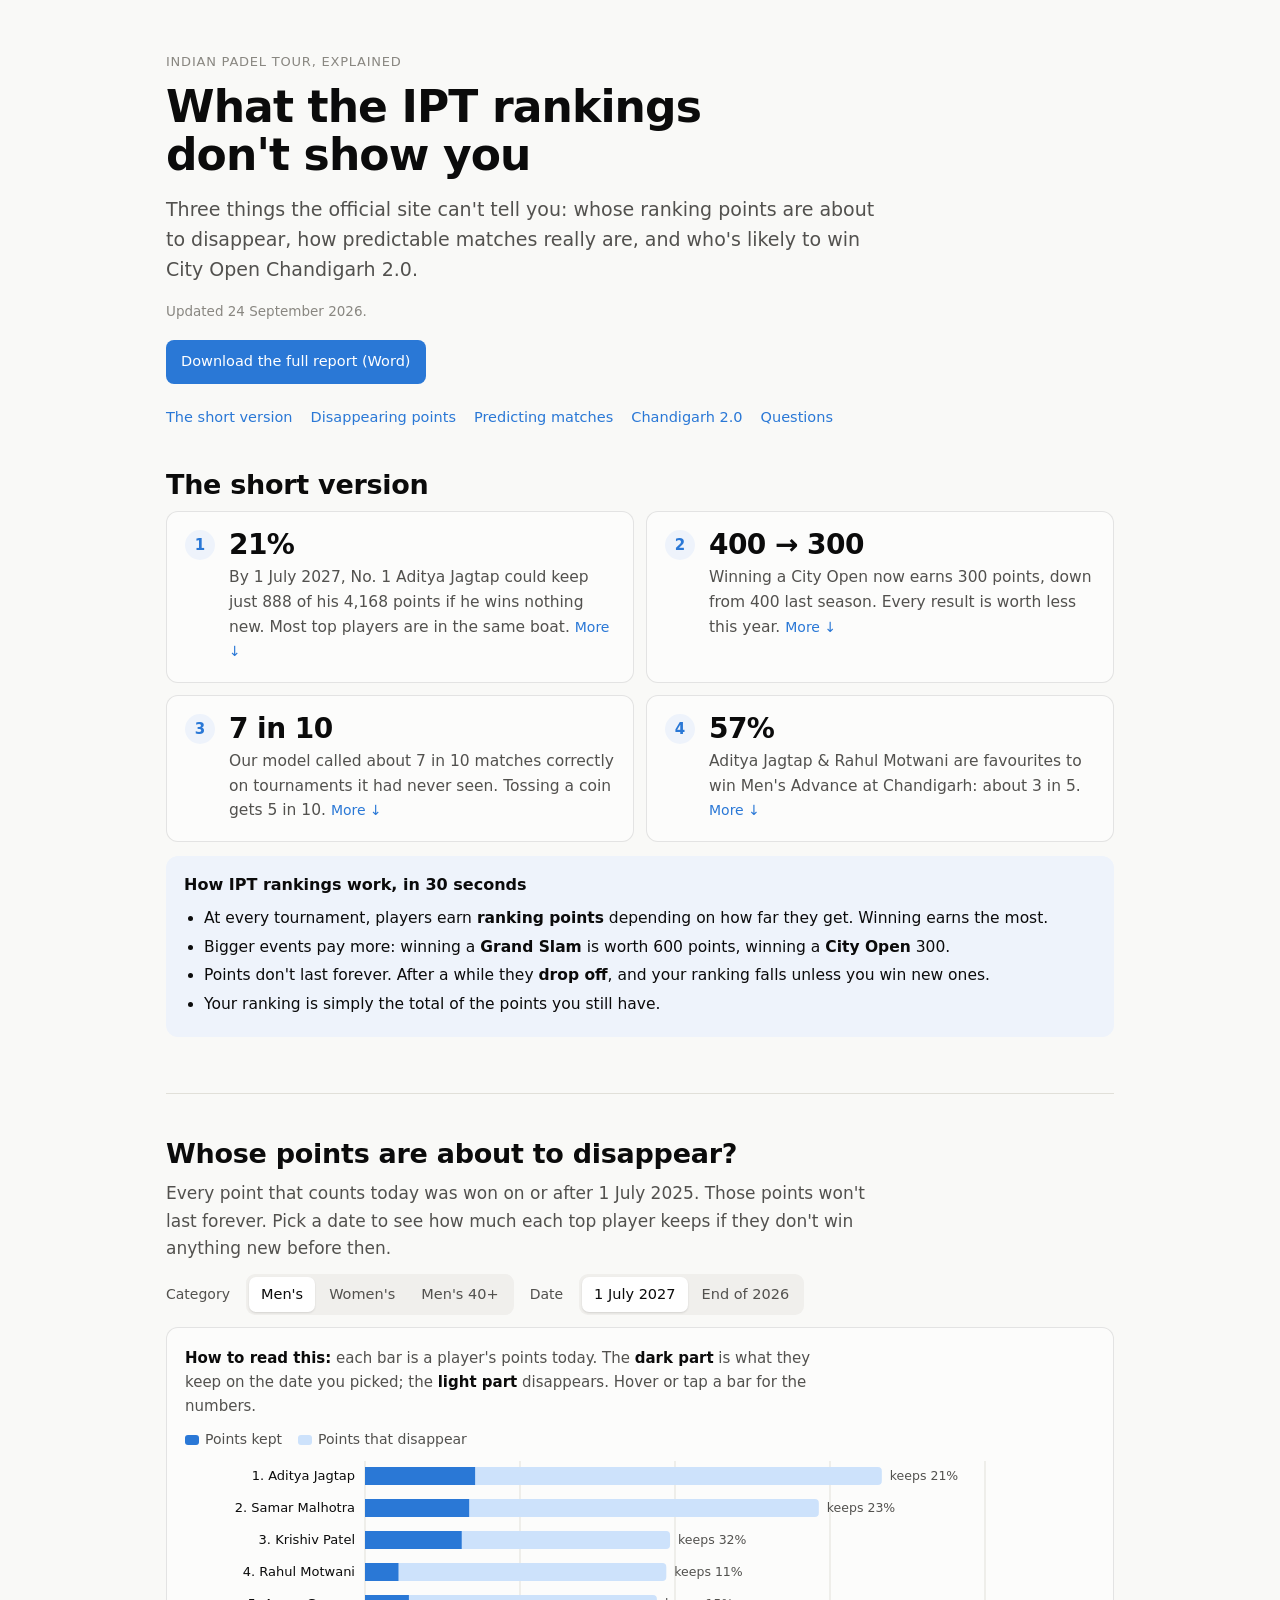
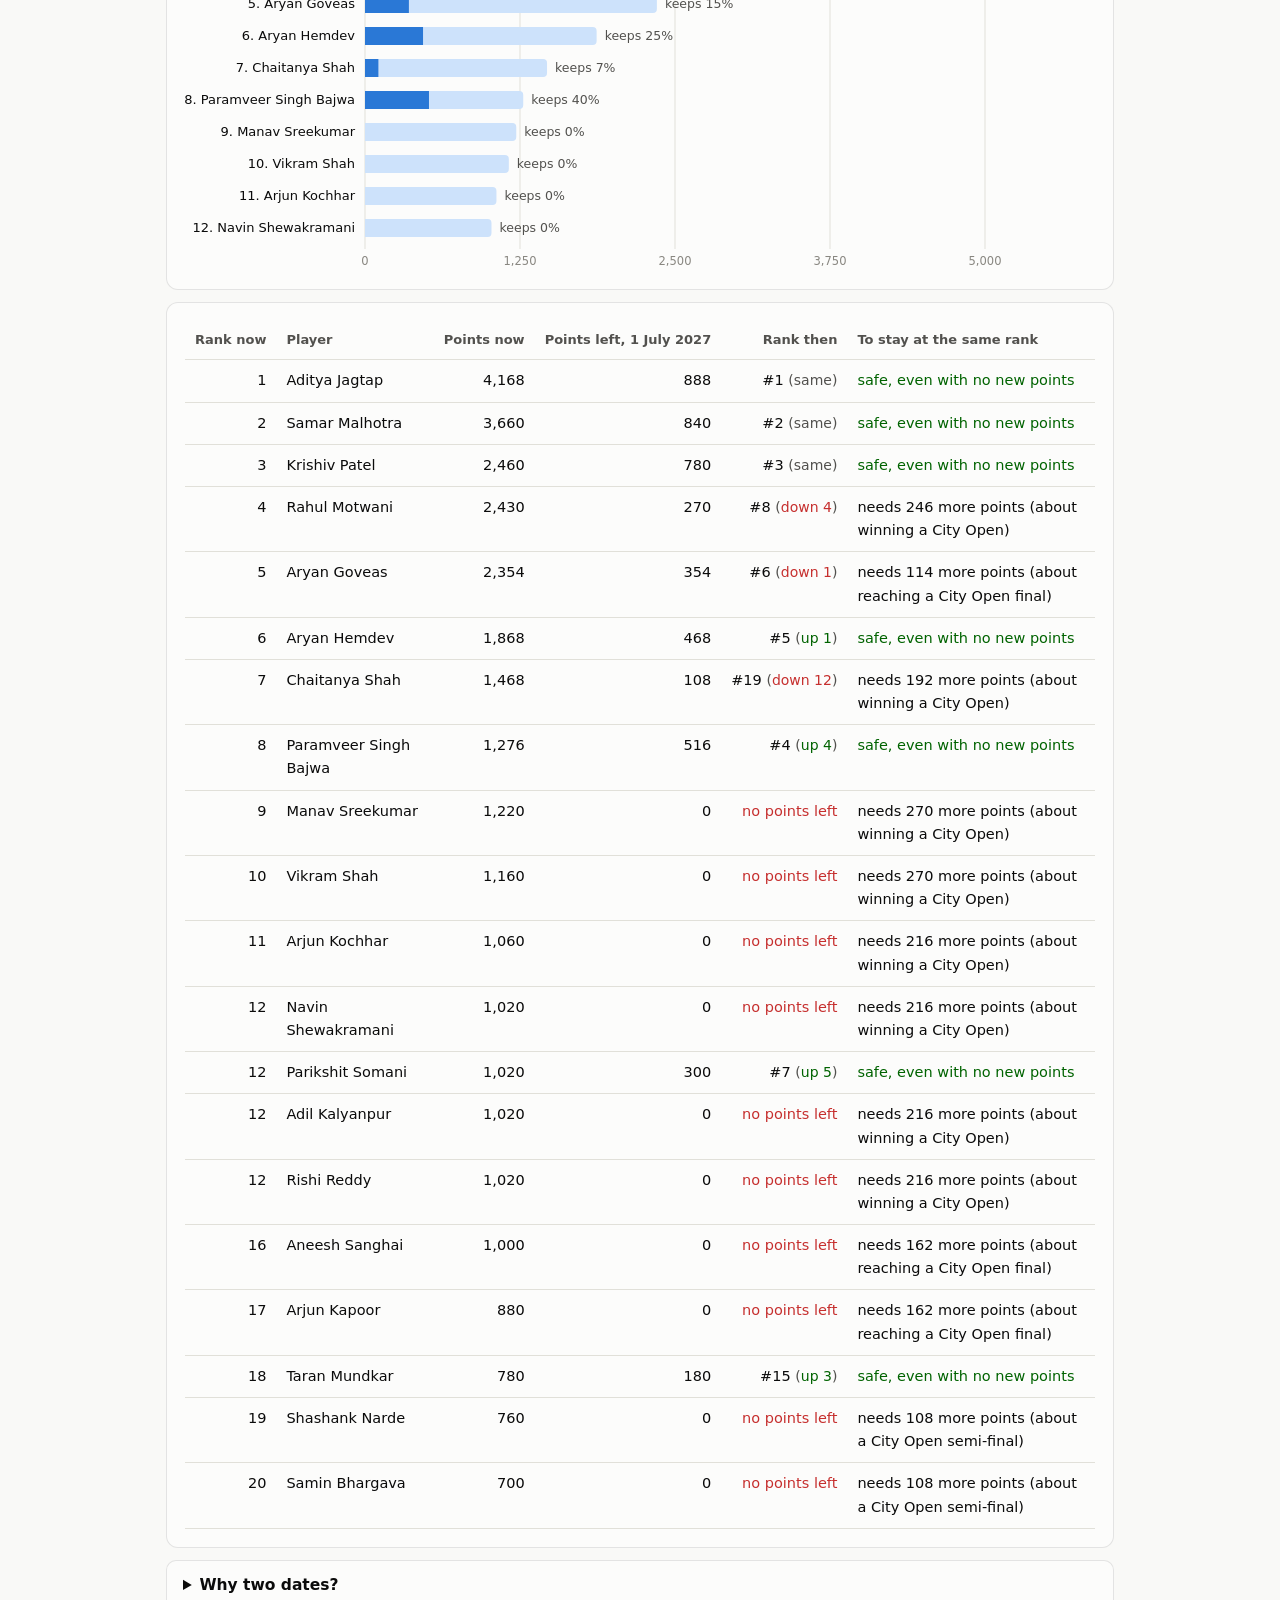
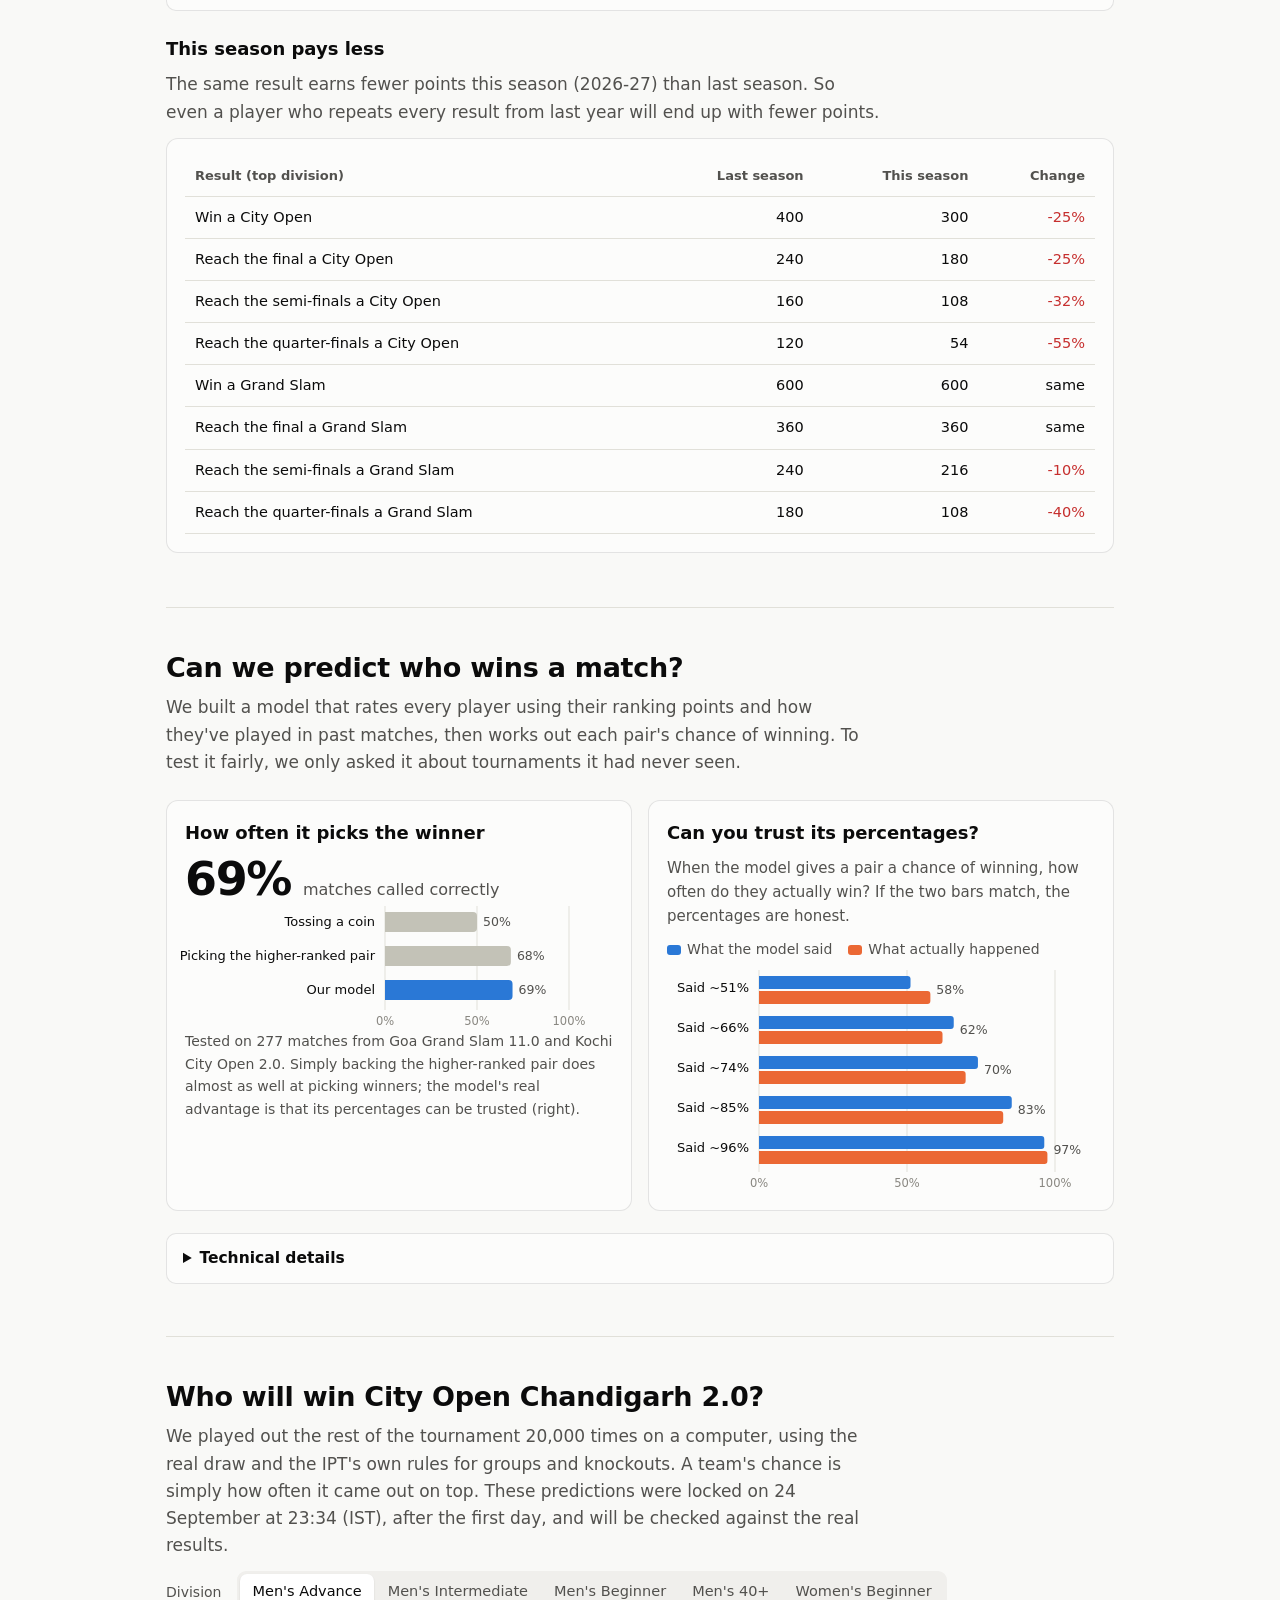
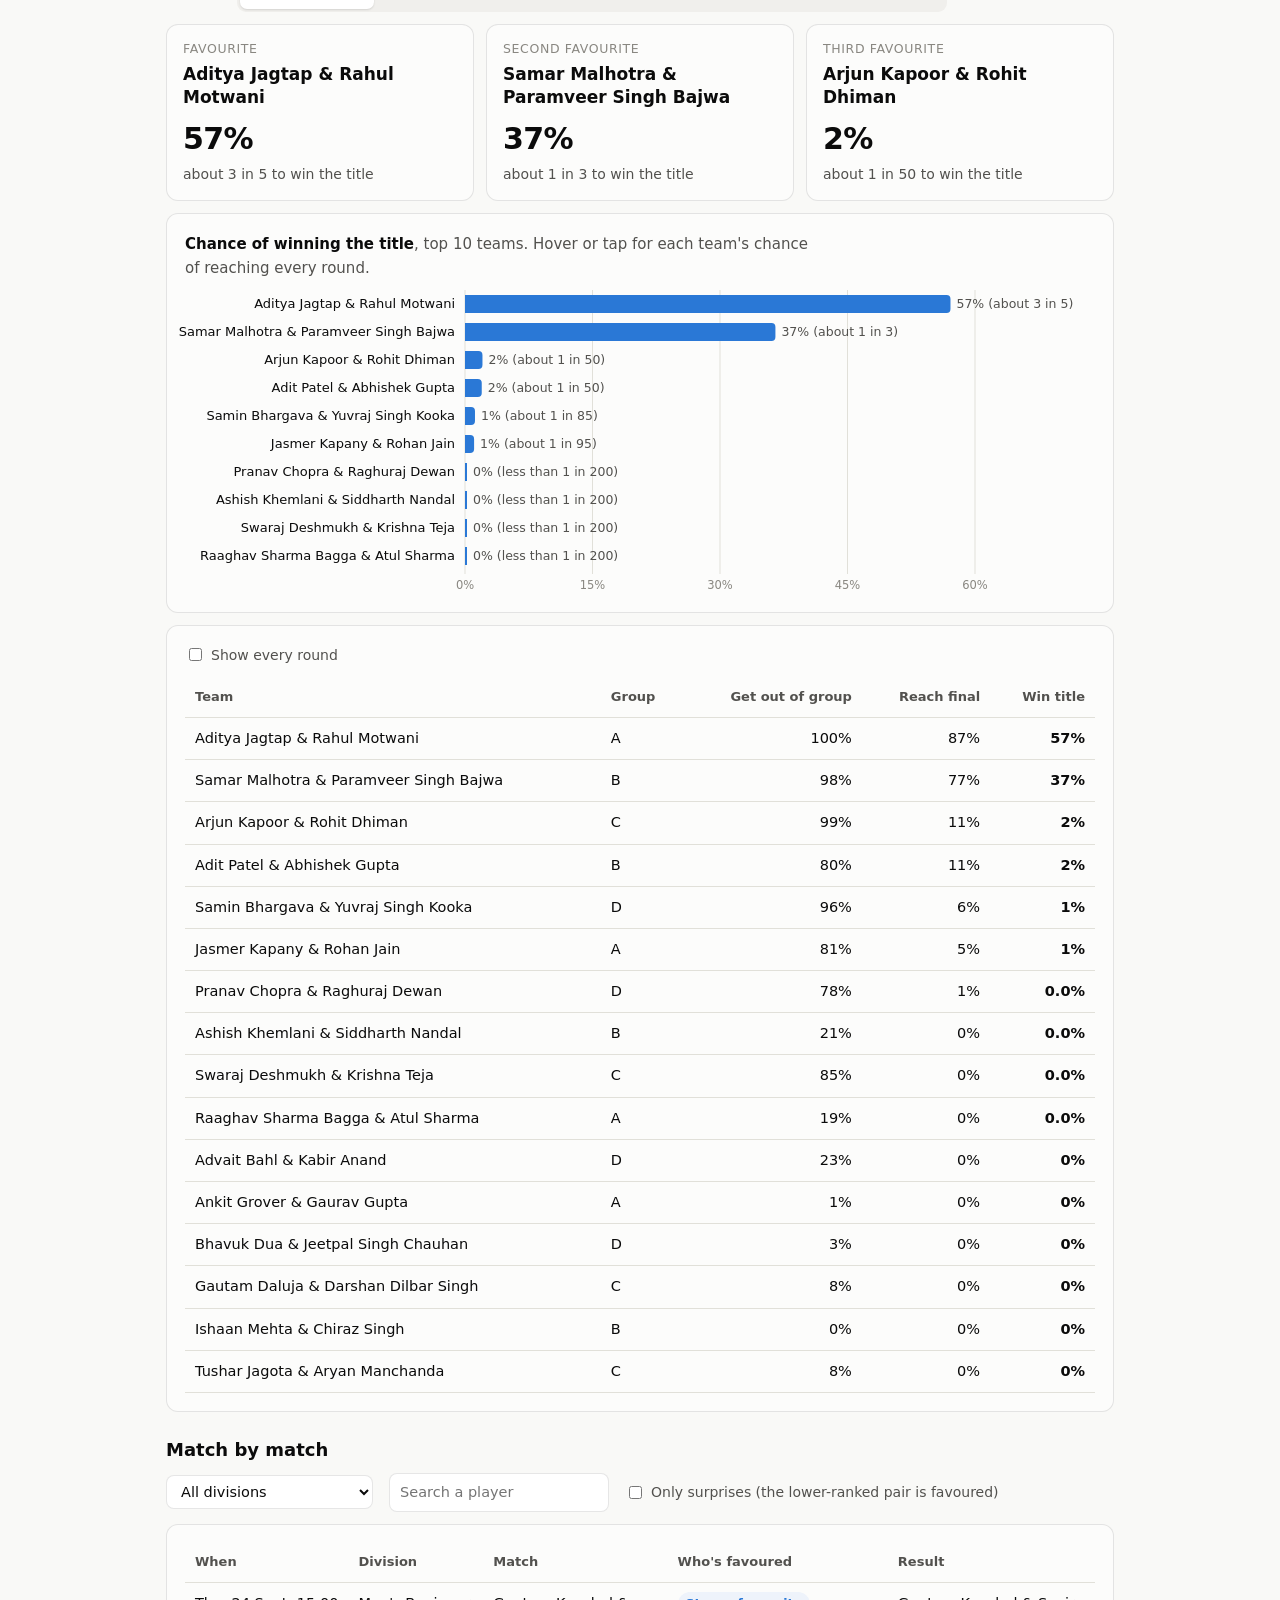
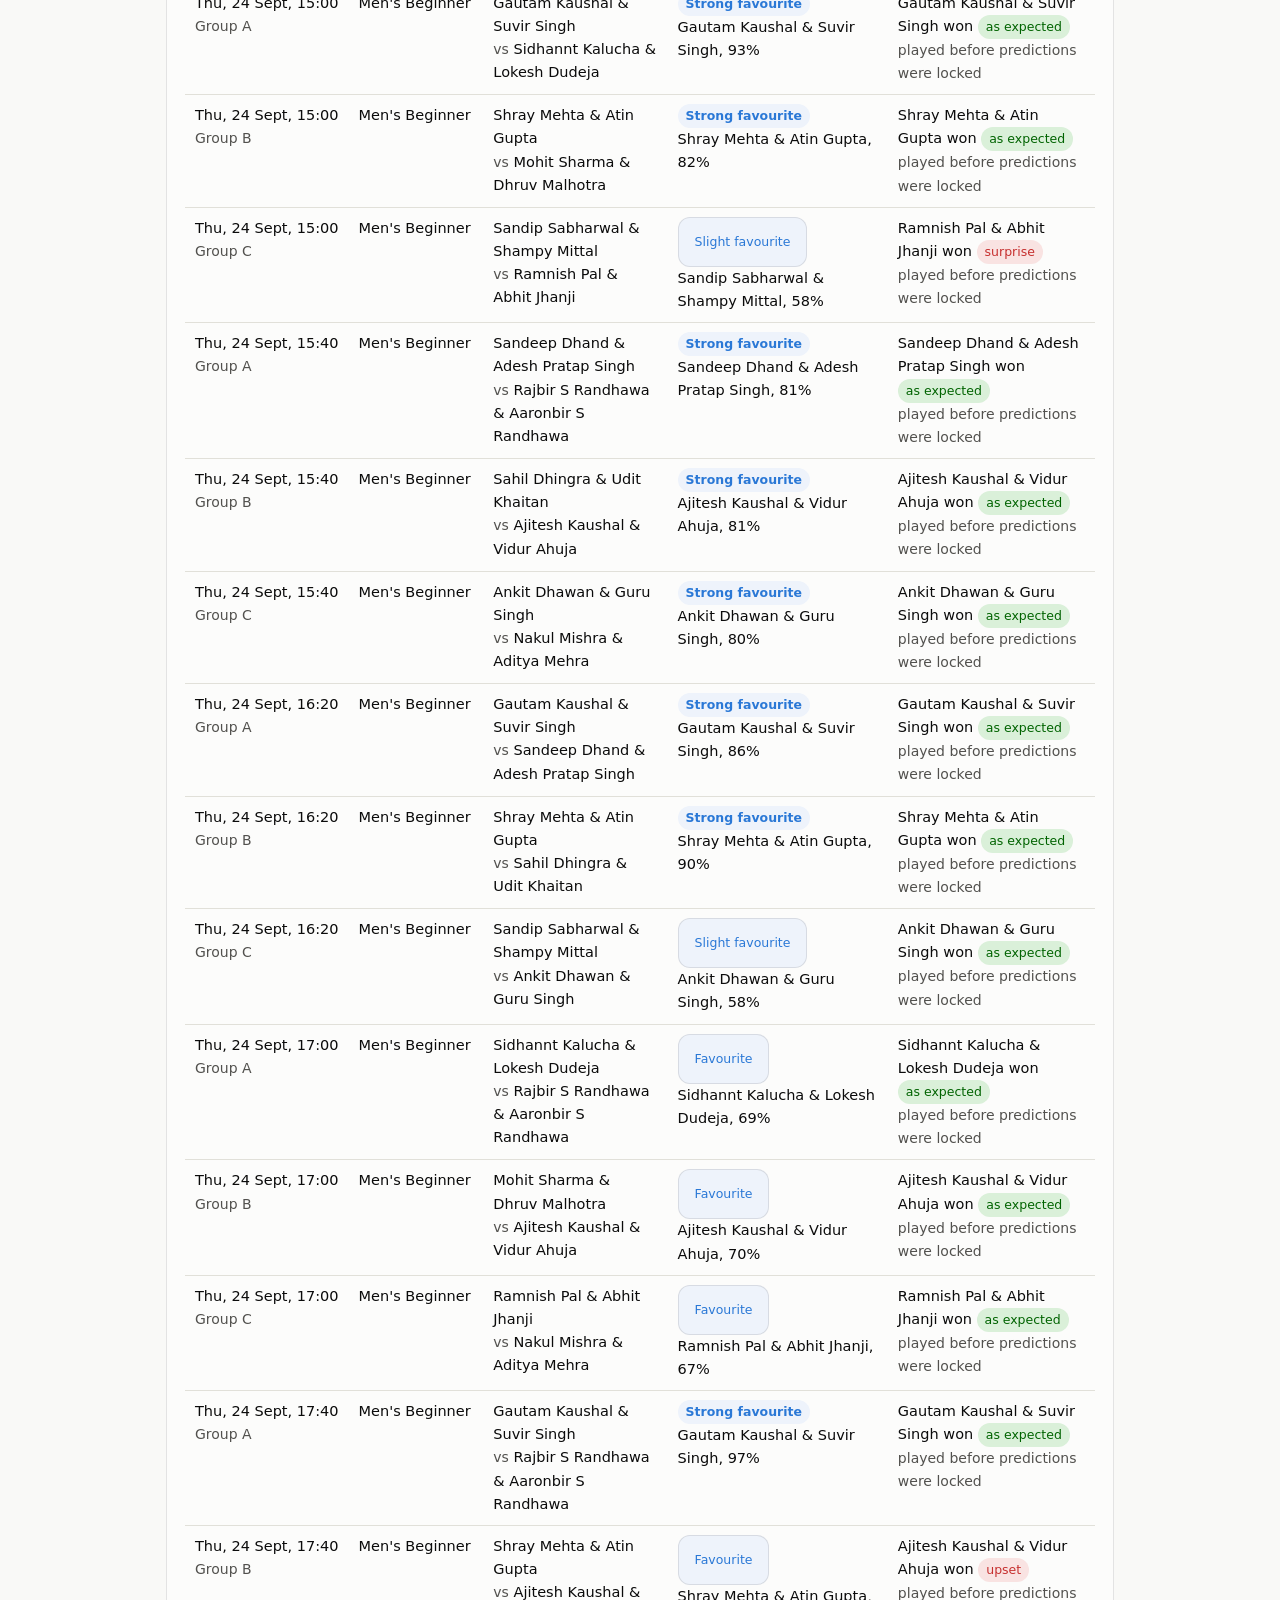
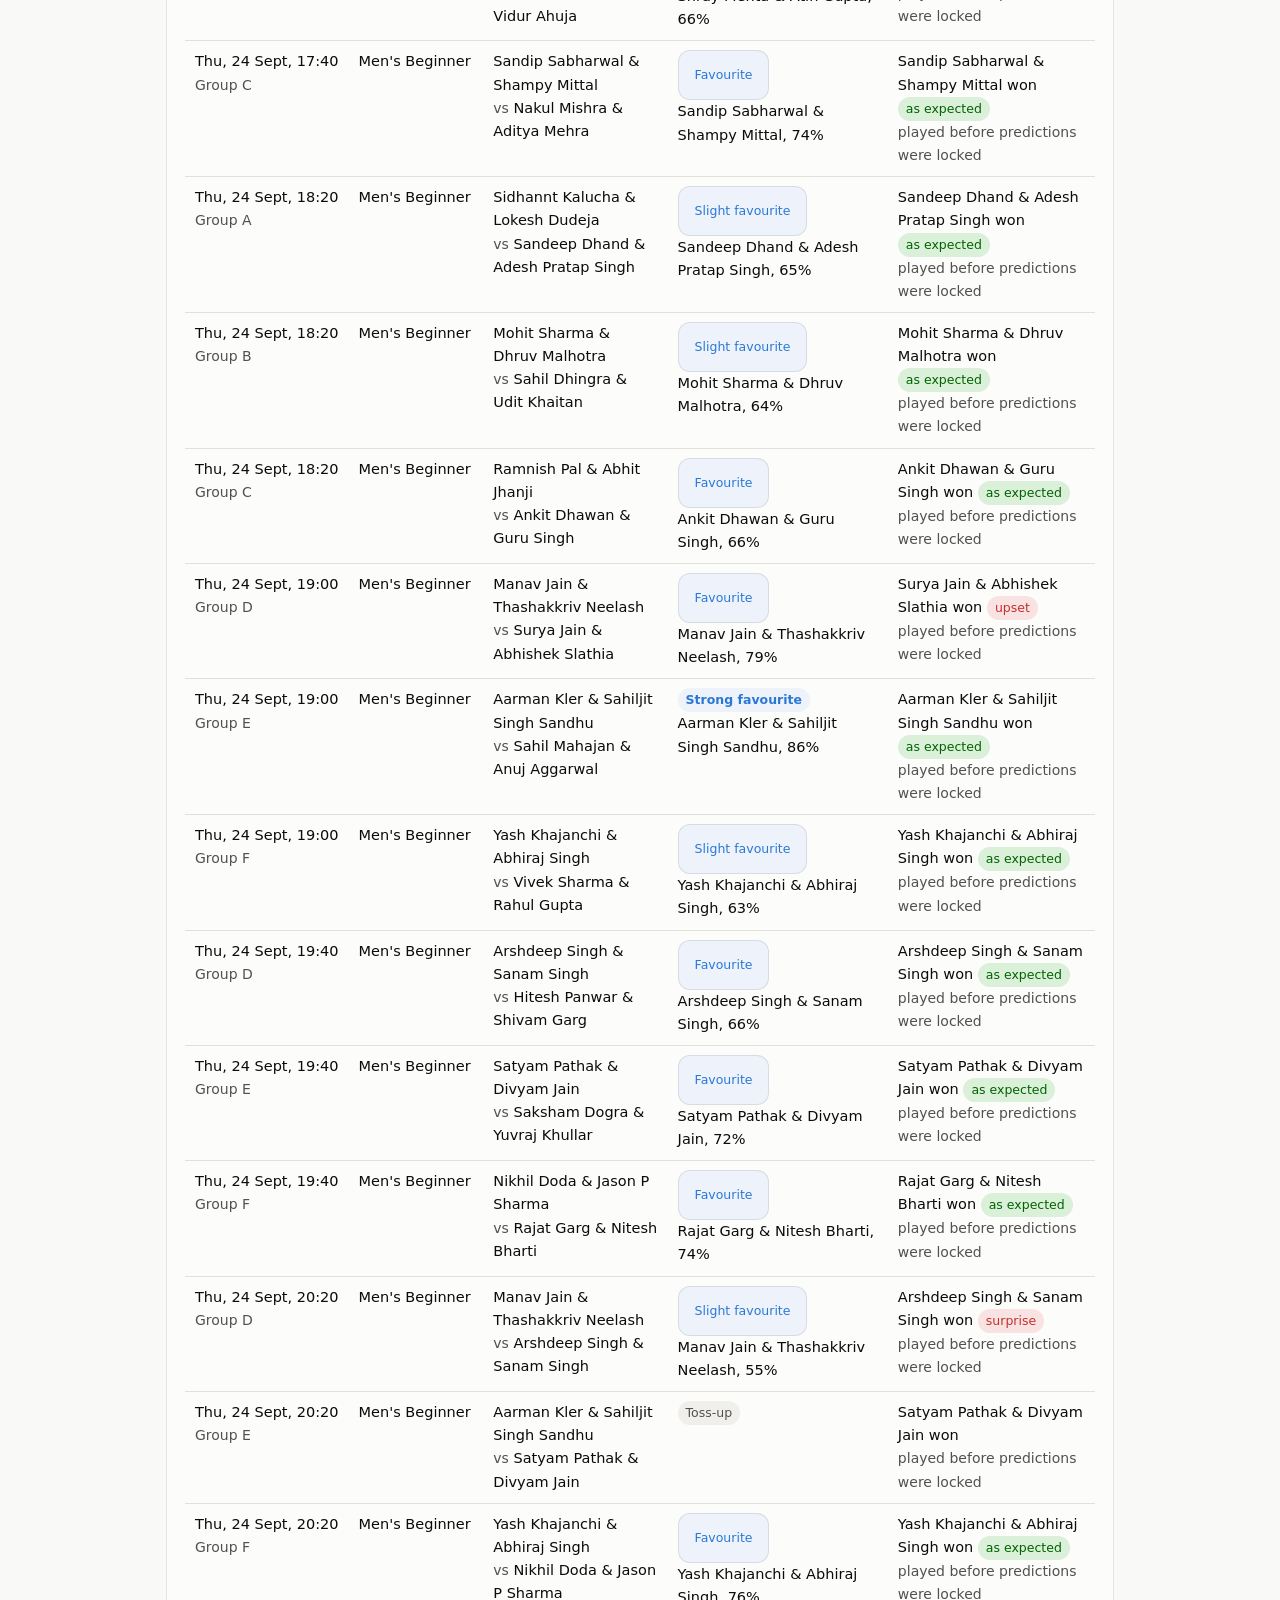
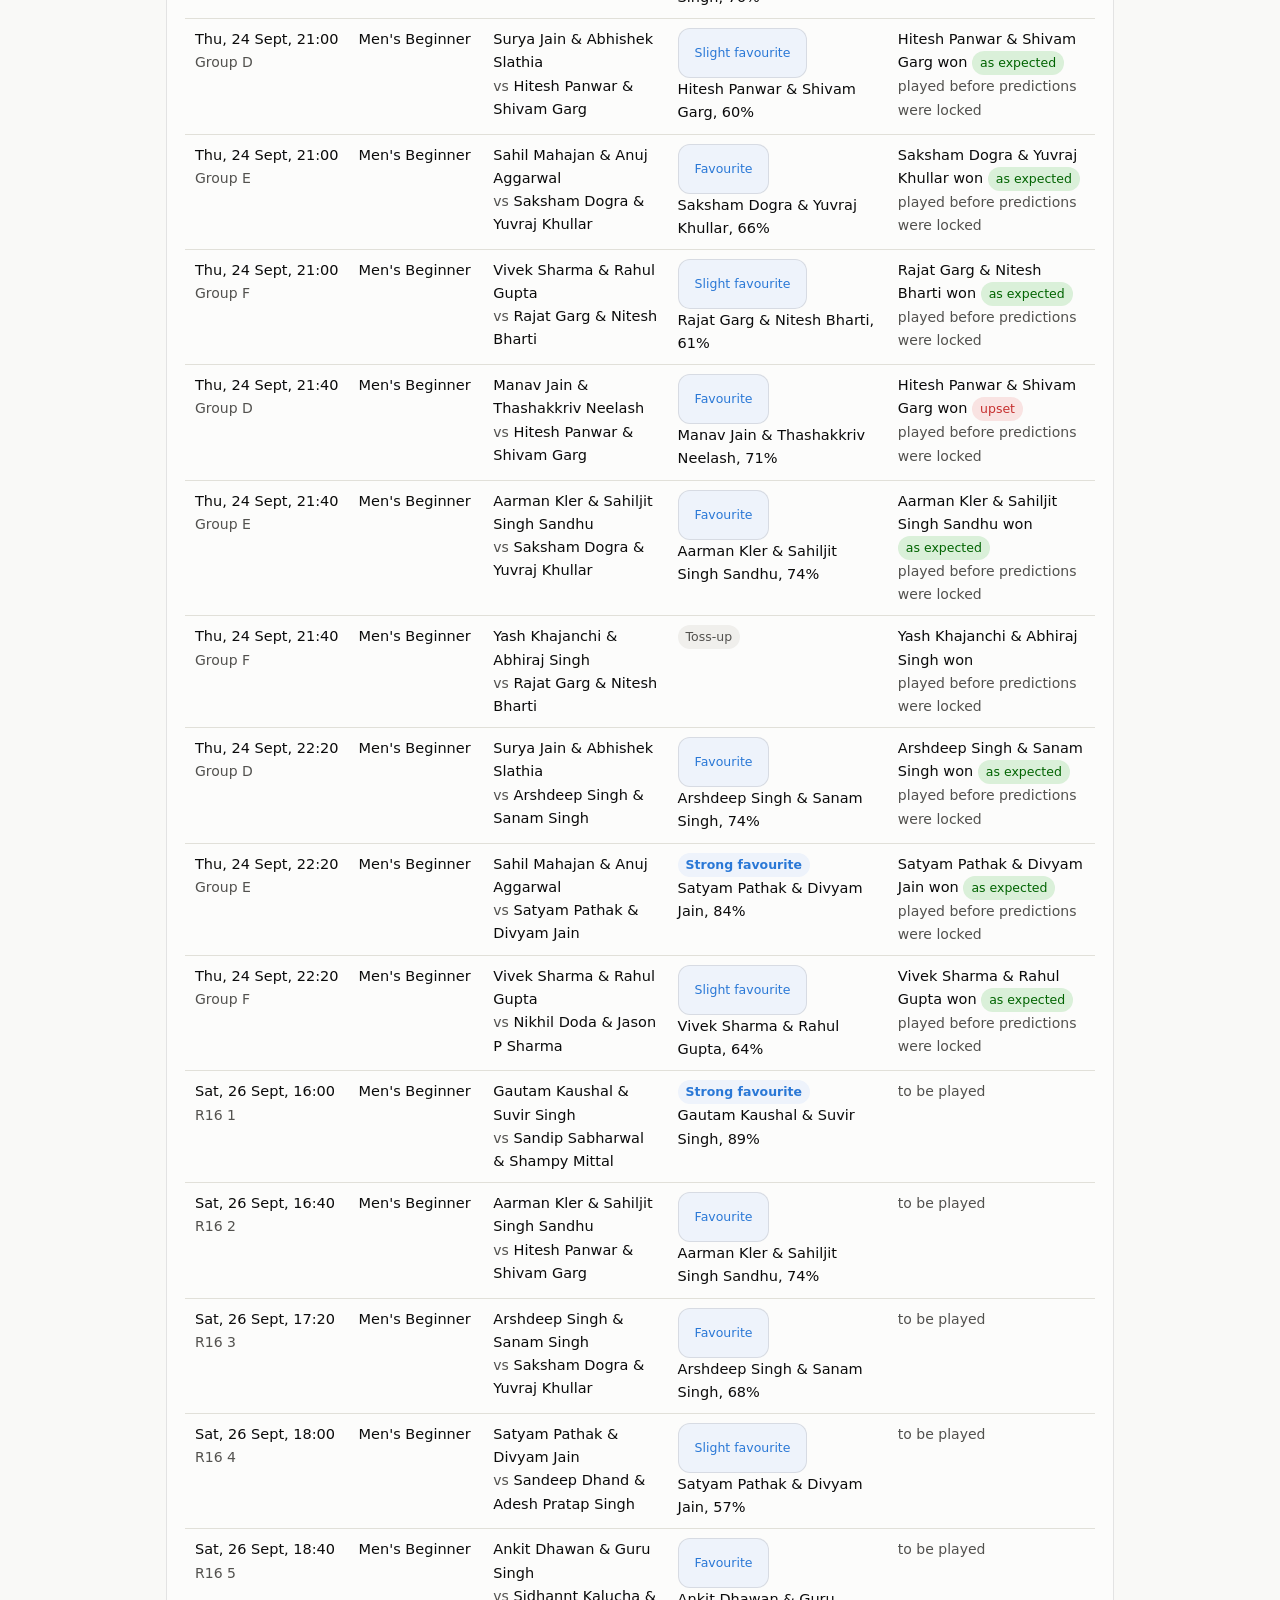
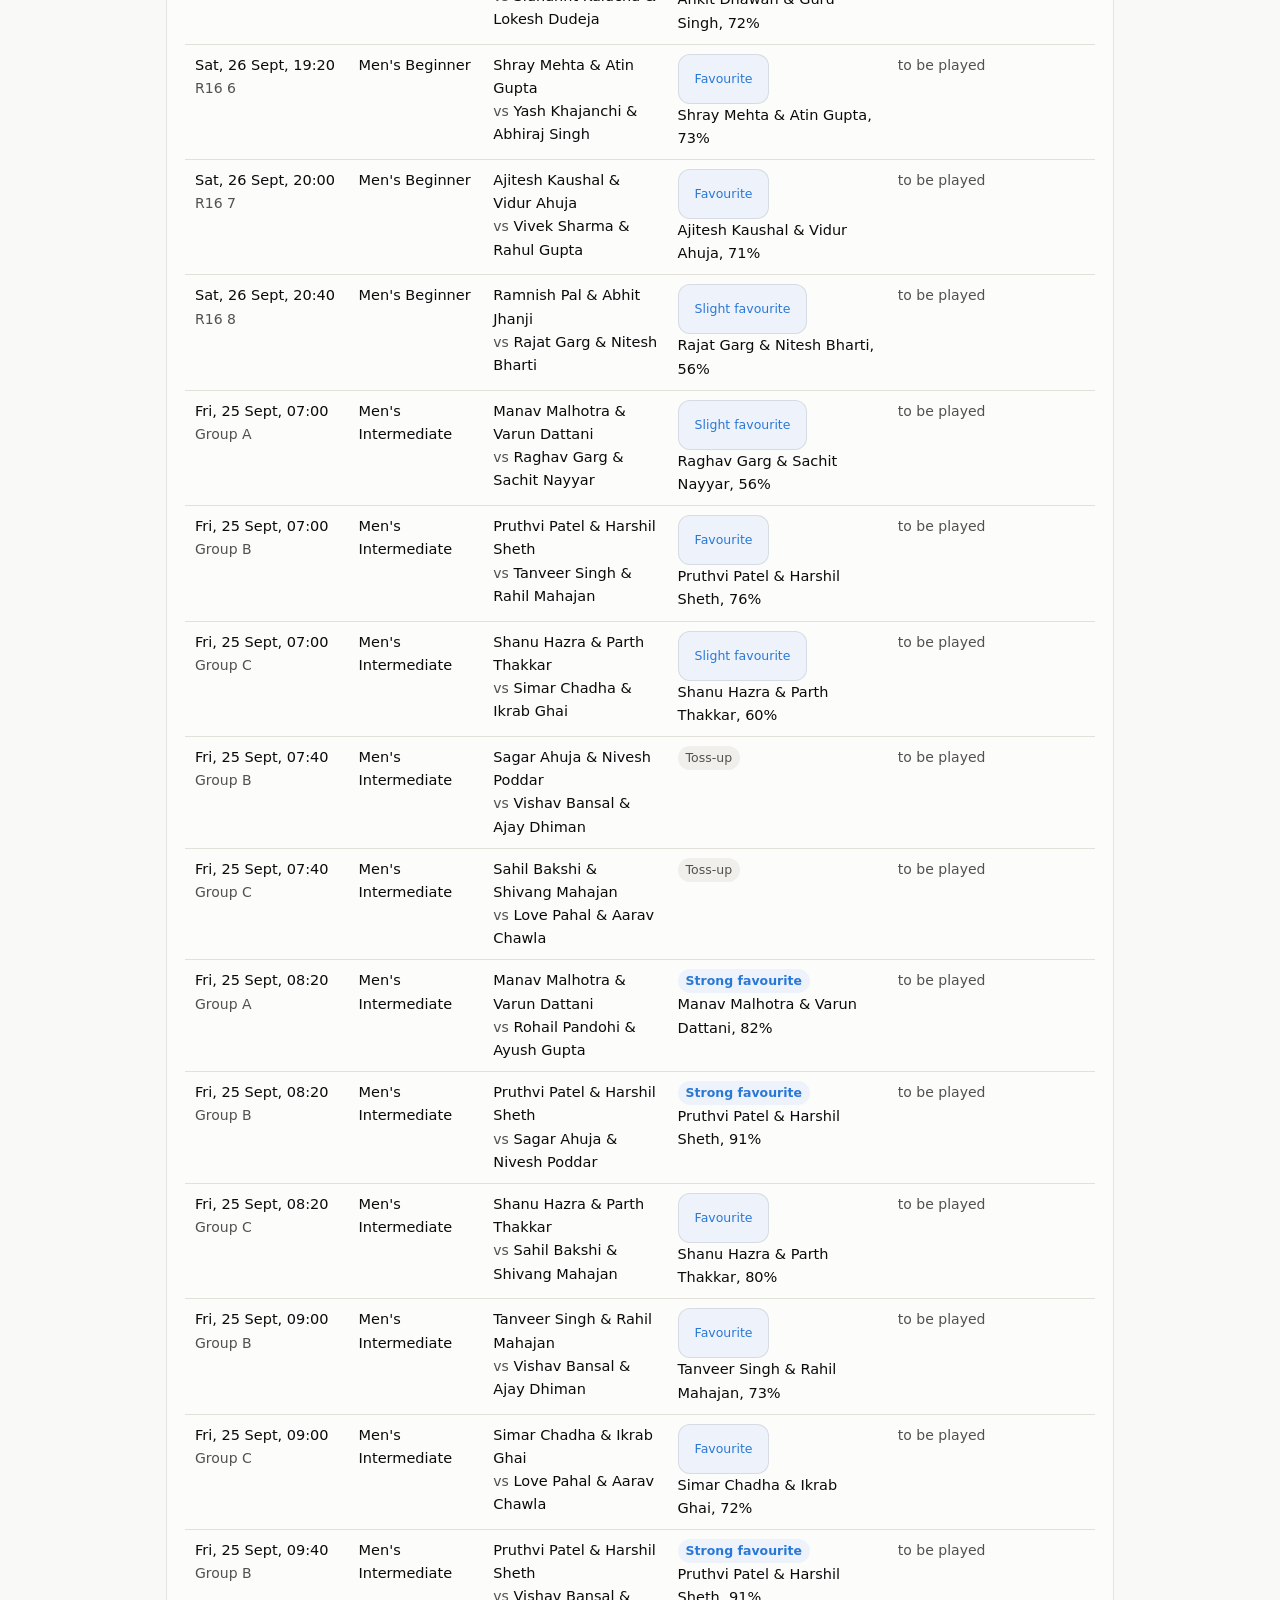
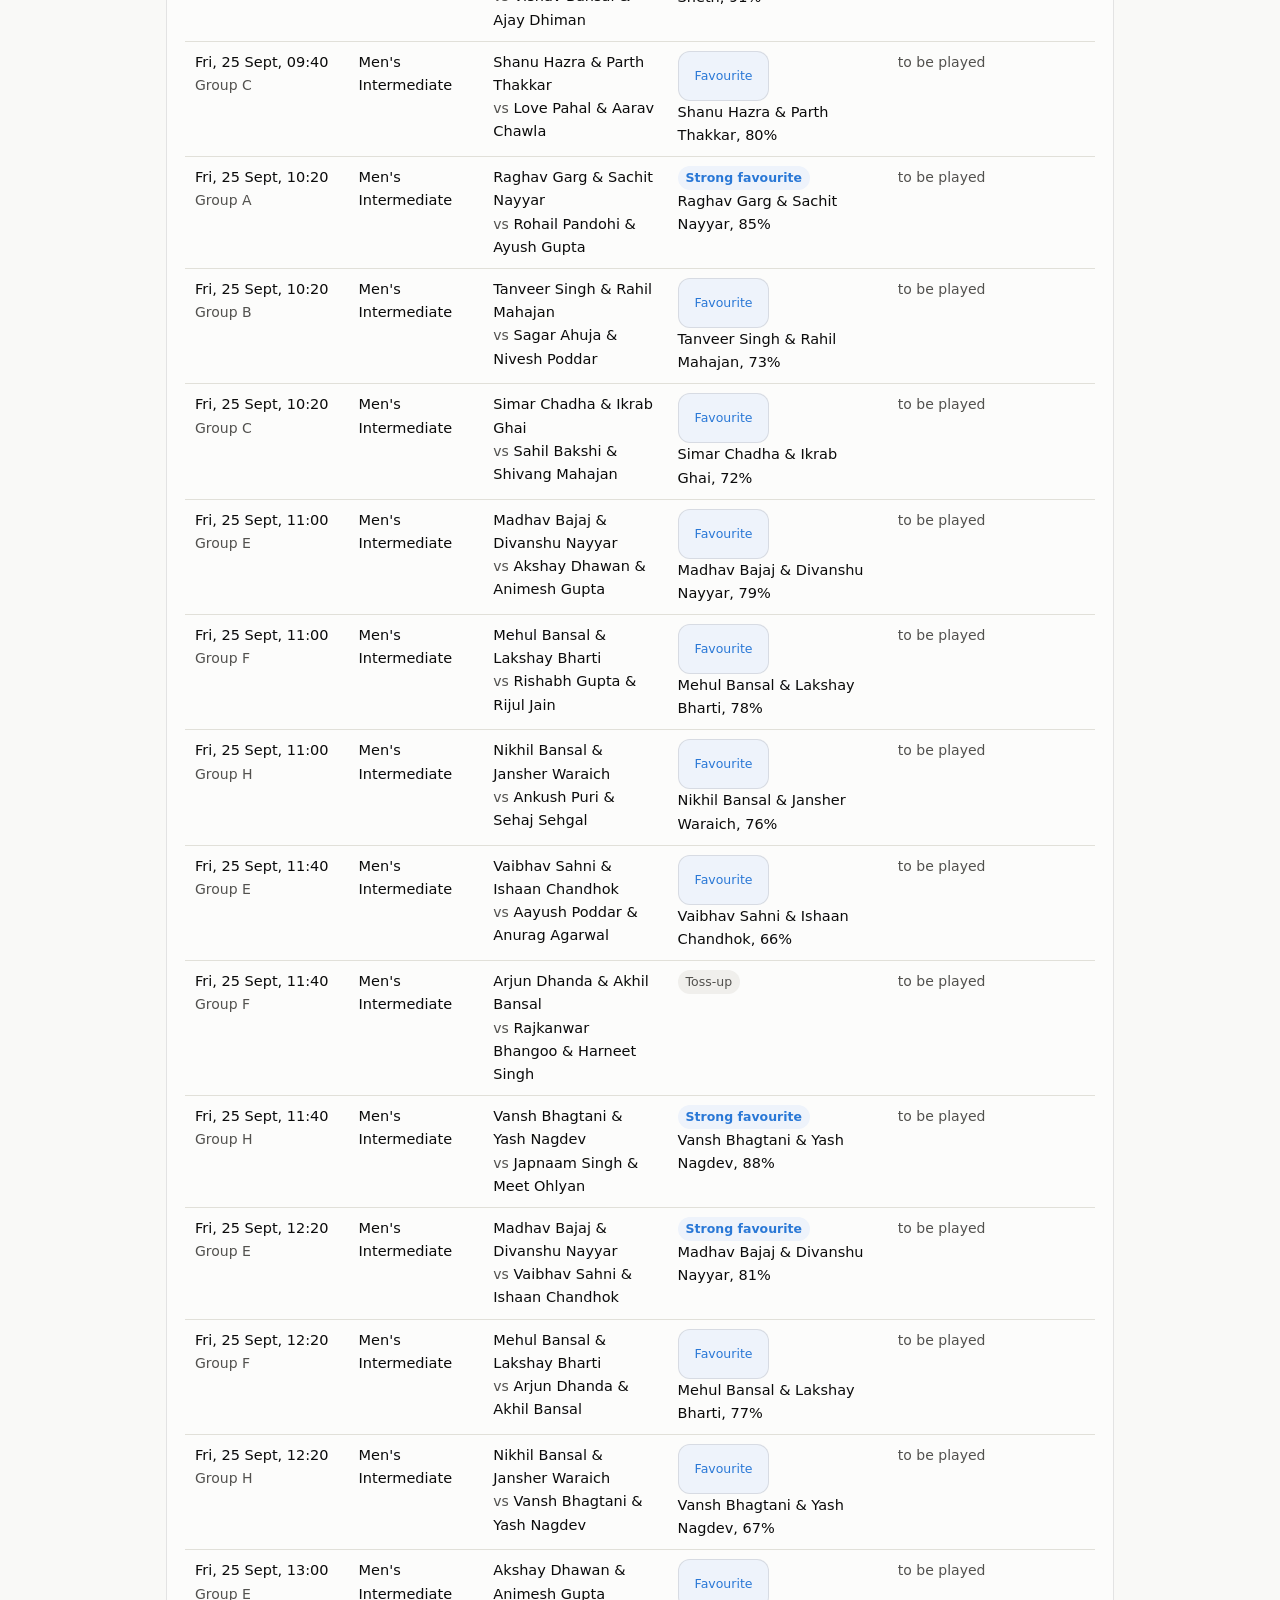
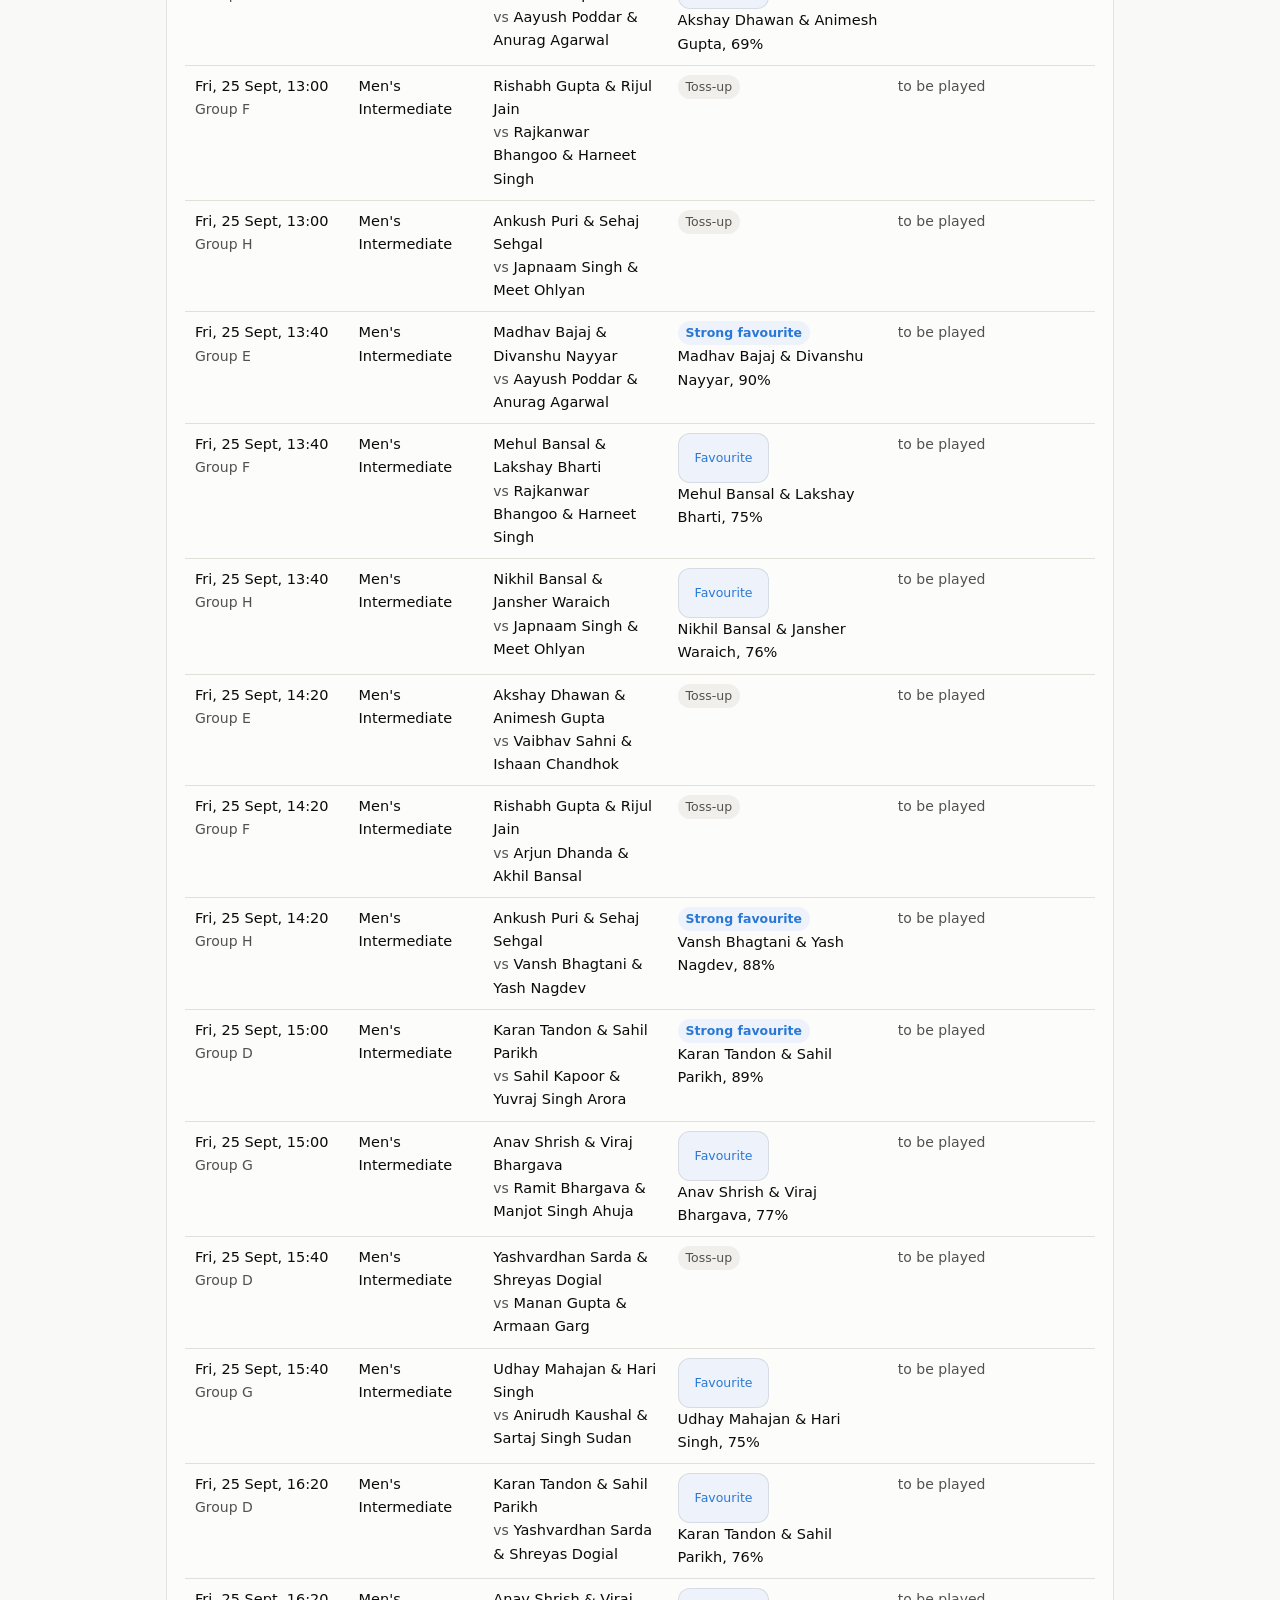
==== commit 97cd59a2: "Make the site easier to understand: short version, plain-English odds, simpler charts, FAQ" ====
--- a/docs/index.html
+++ b/docs/index.html
@@ -3,16 +3,16 @@
 <head>
 <meta charset="utf-8">
 <meta name="viewport" content="width=device-width, initial-scale=1">
-<title>IPT, Analysed</title>
-<meta name="description" content="Ranking forecast and match predictions for the Indian Padel Tour, built from the tour's public data.">
+<title>IPT, Explained</title>
+<meta name="description" content="Whose Indian Padel Tour ranking points are about to disappear, how predictable matches are, and who is likely to win City Open Chandigarh 2.0.">
 <style>
 :root {
   color-scheme: light;
   --page: #f9f9f7; --surface: #fcfcfb; --raised: #ffffff;
   --ink: #0b0b0b; --ink-2: #52514e; --muted: #898781;
   --grid: #e1e0d9; --axis: #c3c2b7; --border: rgba(11,11,11,0.10);
-  --s1: #2a78d6; --s2: #eb6834; --s3: #1baf7a; --s4: #eda100;
-  --neg: #e34948; --pos: #006300; --wash: #eef3fb; --chip: #f0efec;
+  --s1: #2a78d6; --s1-soft: #cde2fb; --s2: #eb6834;
+  --neg: #c62f2e; --pos: #006300; --wash: #eef3fb; --chip: #f0efec;
 }
 @media (prefers-color-scheme: dark) {
   :root:where(:not([data-theme="light"])) {
@@ -20,7 +20,7 @@
     --page: #0d0d0d; --surface: #1a1a19; --raised: #211f1e;
     --ink: #ffffff; --ink-2: #c3c2b7; --muted: #898781;
     --grid: #2c2c2a; --axis: #383835; --border: rgba(255,255,255,0.10);
-    --s1: #3987e5; --s2: #d95926; --s3: #199e70; --s4: #c98500;
+    --s1: #3987e5; --s1-soft: #1c3552; --s2: #d95926;
     --neg: #e66767; --pos: #0ca30c; --wash: #17243a; --chip: #2a2927;
   }
 }
@@ -29,76 +29,103 @@
   --page: #0d0d0d; --surface: #1a1a19; --raised: #211f1e;
   --ink: #ffffff; --ink-2: #c3c2b7; --muted: #898781;
   --grid: #2c2c2a; --axis: #383835; --border: rgba(255,255,255,0.10);
-  --s1: #3987e5; --s2: #d95926; --s3: #199e70; --s4: #c98500;
+  --s1: #3987e5; --s1-soft: #1c3552; --s2: #d95926;
   --neg: #e66767; --pos: #0ca30c; --wash: #17243a; --chip: #2a2927;
 }
 * { box-sizing: border-box; }
 [hidden] { display: none !important; }
-html { -webkit-text-size-adjust: 100%; }
+html { -webkit-text-size-adjust: 100%; scroll-behavior: smooth; }
 body { margin: 0; background: var(--page); color: var(--ink);
-  font: 16px/1.55 system-ui, -apple-system, "Segoe UI", sans-serif; }
-.wrap { max-width: 1040px; margin: 0 auto; padding: 0 16px; }
-header.hero { padding: 56px 0 28px; }
+  font: 17px/1.6 system-ui, -apple-system, "Segoe UI", sans-serif; }
+.wrap { max-width: 980px; margin: 0 auto; padding: 0 16px; }
+header.hero { padding: 52px 0 12px; }
 .eyebrow { font-size: 13px; letter-spacing: .06em; text-transform: uppercase; color: var(--muted); margin: 0 0 10px; }
-h1 { font-size: clamp(30px, 5vw, 46px); line-height: 1.08; margin: 0 0 14px; letter-spacing: -0.02em; max-width: 18ch; }
-.lede { font-size: 18px; color: var(--ink-2); max-width: 62ch; margin: 0 0 18px; }
-.meta { font-size: 13px; color: var(--muted); margin: 0 0 20px; }
+h1 { font-size: clamp(30px, 5vw, 44px); line-height: 1.1; margin: 0 0 14px; letter-spacing: -0.02em; max-width: 20ch; }
+.lede { font-size: 19px; color: var(--ink-2); max-width: 60ch; margin: 0 0 16px; }
+.meta { font-size: 13.5px; color: var(--muted); margin: 0 0 18px; }
 .btns { display: flex; flex-wrap: wrap; gap: 10px; }
-.btn { display: inline-flex; align-items: center; gap: 8px; padding: 9px 14px; border-radius: 8px; font-size: 14px;
+.btn { display: inline-flex; align-items: center; gap: 8px; padding: 9px 14px; border-radius: 8px; font-size: 14.5px;
   text-decoration: none; border: 1px solid var(--border); color: var(--ink); background: var(--raised); }
 .btn.primary { background: var(--s1); border-color: transparent; color: #fff; }
-.btn:hover { filter: brightness(0.96); }
-.tiles { display: grid; grid-template-columns: repeat(4, 1fr); gap: 12px; margin: 8px 0 8px; }
-.tile { background: var(--surface); border: 1px solid var(--border); border-radius: 12px; padding: 16px; }
-.tile .v { font-size: 30px; font-weight: 650; letter-spacing: -0.02em; line-height: 1.1; }
-.tile .l { font-size: 13.5px; color: var(--ink-2); margin-top: 6px; }
-section { padding: 40px 0 8px; }
-h2 { font-size: 26px; line-height: 1.2; margin: 0 0 8px; letter-spacing: -0.01em; }
-h3 { font-size: 17px; margin: 26px 0 8px; }
-p { margin: 0 0 12px; max-width: 70ch; }
+nav.toc { display: flex; flex-wrap: wrap; gap: 8px 18px; margin: 22px 0 0; font-size: 14.5px; }
+nav.toc a { color: var(--s1); text-decoration: none; }
+nav.toc a:hover { text-decoration: underline; }
+h2 { font-size: 27px; line-height: 1.2; margin: 0 0 10px; letter-spacing: -0.01em; }
+h3 { font-size: 18px; margin: 24px 0 8px; }
+section { padding: 44px 0 6px; border-top: 1px solid var(--grid); margin-top: 36px; }
+section.first { border-top: 0; margin-top: 8px; padding-top: 20px; }
+p { margin: 0 0 12px; max-width: 66ch; }
 .sub { color: var(--ink-2); }
-.card { background: var(--surface); border: 1px solid var(--border); border-radius: 12px; padding: 18px; margin: 14px 0; }
-.controls { display: flex; flex-wrap: wrap; gap: 10px; align-items: center; margin: 4px 0 14px; }
+.how { font-size: 15px; color: var(--ink-2); margin: 0 0 10px; }
+.how b { color: var(--ink); }
+.card { background: var(--surface); border: 1px solid var(--border); border-radius: 12px; padding: 18px; margin: 12px 0; }
+.short { display: grid; grid-template-columns: repeat(2, 1fr); gap: 12px; }
+.short .card { margin: 0; display: flex; gap: 14px; }
+.short .num { flex: none; width: 30px; height: 30px; border-radius: 50%; background: var(--wash); color: var(--s1);
+  font-weight: 700; display: grid; place-items: center; font-size: 15px; }
+.short .big { font-size: 28px; font-weight: 700; letter-spacing: -0.02em; line-height: 1.1; margin-bottom: 4px; }
+.short p { margin: 0; font-size: 15.5px; color: var(--ink-2); }
+.short a { color: var(--s1); font-size: 14px; text-decoration: none; }
+.explain { background: var(--wash); border-radius: 12px; padding: 16px 18px; margin: 14px 0; }
+.explain h3 { margin-top: 0; font-size: 16px; }
+.explain ul { margin: 0; padding-left: 20px; } .explain li { margin: 4px 0; font-size: 15.5px; }
+.controls { display: flex; flex-wrap: wrap; gap: 10px 16px; align-items: center; margin: 6px 0 12px; }
+.controls .lab { font-size: 14px; color: var(--ink-2); }
 .seg { display: inline-flex; background: var(--chip); border-radius: 9px; padding: 3px; gap: 2px; flex-wrap: wrap; }
 .seg button { border: 0; background: transparent; color: var(--ink-2); padding: 6px 12px; border-radius: 7px;
-  font: inherit; font-size: 14px; cursor: pointer; }
+  font: inherit; font-size: 14.5px; cursor: pointer; }
 .seg button[aria-pressed="true"] { background: var(--raised); color: var(--ink); box-shadow: 0 1px 2px rgba(0,0,0,.12); }
-.legend { display: flex; flex-wrap: wrap; gap: 14px; font-size: 13px; color: var(--ink-2); margin: 0 0 8px; }
-.legend i { display: inline-block; width: 10px; height: 10px; border-radius: 50%; margin-right: 6px; vertical-align: -1px; }
+.legend { display: flex; flex-wrap: wrap; gap: 16px; font-size: 14px; color: var(--ink-2); margin: 0 0 10px; }
+.legend i { display: inline-block; width: 14px; height: 10px; border-radius: 3px; margin-right: 6px; vertical-align: -1px; }
 .chart svg { display: block; width: 100%; height: auto; overflow: visible; }
-.chart text { fill: var(--ink-2); font-size: 12px; }
-.chart .lbl { fill: var(--ink); font-size: 12.5px; }
-.chart .tick { fill: var(--muted); font-size: 11px; }
+.chart text { fill: var(--ink-2); font-size: 12.5px; }
+.chart .lbl { fill: var(--ink); font-size: 13px; }
+.chart .tick { fill: var(--muted); font-size: 11.5px; }
 .tbl-wrap { overflow-x: auto; -webkit-overflow-scrolling: touch; }
-table { border-collapse: collapse; width: 100%; font-size: 14px; }
-th, td { text-align: left; padding: 8px 10px; border-bottom: 1px solid var(--grid); vertical-align: top; }
-th { font-weight: 600; font-size: 12.5px; color: var(--ink-2); white-space: nowrap; }
+table { border-collapse: collapse; width: 100%; font-size: 14.5px; }
+th, td { text-align: left; padding: 9px 10px; border-bottom: 1px solid var(--grid); vertical-align: top; }
+th { font-weight: 600; font-size: 13px; color: var(--ink-2); }
 td.n, th.n { text-align: right; font-variant-numeric: tabular-nums; white-space: nowrap; }
 .down { color: var(--neg); } .up { color: var(--pos); }
-.prob { display: flex; align-items: center; gap: 8px; min-width: 150px; }
-.prob .bar { flex: 1; height: 8px; border-radius: 4px; background: var(--chip); position: relative; overflow: hidden; }
-.prob .bar span { position: absolute; left: 0; top: 0; bottom: 0; background: var(--s1); border-radius: 4px 0 0 4px; }
-.prob b { font-weight: 600; font-variant-numeric: tabular-nums; min-width: 38px; text-align: right; }
-.tag { display: inline-block; font-size: 11.5px; padding: 1px 7px; border-radius: 999px; background: var(--chip); color: var(--ink-2); white-space: nowrap; }
-.tag.flag { background: var(--wash); color: var(--s1); }
-input[type=search], select { font: inherit; font-size: 14px; padding: 7px 10px; border-radius: 8px;
+.tag { display: inline-block; font-size: 12.5px; padding: 2px 8px; border-radius: 999px; background: var(--chip); color: var(--ink-2); white-space: nowrap; }
+.tag.strong { background: var(--wash); color: var(--s1); font-weight: 600; }
+.tag.fav { background: var(--wash); color: var(--s1); }
+.tag.won { background: rgba(12,163,12,.14); color: var(--pos); }
+.tag.lost { background: rgba(227,73,72,.14); color: var(--neg); }
+.favs { display: grid; grid-template-columns: repeat(3, 1fr); gap: 12px; margin: 10px 0; }
+.fav { background: var(--surface); border: 1px solid var(--border); border-radius: 12px; padding: 14px 16px; }
+.fav .rk { font-size: 12.5px; color: var(--muted); text-transform: uppercase; letter-spacing: .05em; }
+.fav .tm { font-weight: 600; margin: 4px 0 6px; line-height: 1.35; }
+.fav .pc { font-size: 30px; font-weight: 700; letter-spacing: -0.02em; }
+.fav .wd { font-size: 14px; color: var(--ink-2); }
+.bigstat { display: flex; align-items: baseline; gap: 12px; flex-wrap: wrap; margin: 6px 0 4px; }
+.bigstat .v { font-size: 46px; font-weight: 750; letter-spacing: -0.03em; line-height: 1; }
+.bigstat .l { color: var(--ink-2); font-size: 16px; }
+input[type=search], select { font: inherit; font-size: 14.5px; padding: 7px 10px; border-radius: 8px;
   border: 1px solid var(--border); background: var(--raised); color: var(--ink); }
 input[type=search] { min-width: 220px; }
-.note { font-size: 13.5px; color: var(--ink-2); }
-ul.plain { padding-left: 18px; margin: 0 0 12px; } ul.plain li { margin: 0 0 6px; max-width: 70ch; }
+label.chk { font-size: 14px; color: var(--ink-2); display: inline-flex; gap: 6px; align-items: center; }
+.note { font-size: 14px; color: var(--ink-2); }
+details { background: var(--surface); border: 1px solid var(--border); border-radius: 10px; padding: 12px 16px; margin: 10px 0; }
+details summary { cursor: pointer; font-weight: 600; font-size: 15.5px; }
+details[open] summary { margin-bottom: 8px; }
+details p, details li { font-size: 15px; color: var(--ink-2); }
+details ul { padding-left: 20px; margin: 0; }
 #tip { position: fixed; pointer-events: none; z-index: 10; background: var(--raised); color: var(--ink);
-  border: 1px solid var(--border); border-radius: 8px; padding: 8px 10px; font-size: 13px; line-height: 1.45;
-  box-shadow: 0 6px 20px rgba(0,0,0,.14); max-width: 280px; opacity: 0; transition: opacity .08s; }
+  border: 1px solid var(--border); border-radius: 8px; padding: 8px 10px; font-size: 13.5px; line-height: 1.45;
+  box-shadow: 0 6px 20px rgba(0,0,0,.14); max-width: 290px; opacity: 0; transition: opacity .08s; }
 #tip .t { font-weight: 600; margin-bottom: 2px; }
 #tip .r { display: flex; justify-content: space-between; gap: 14px; font-variant-numeric: tabular-nums; }
 #tip .r span:first-child { color: var(--ink-2); }
-footer { padding: 40px 0 60px; color: var(--muted); font-size: 13px; }
+footer { padding: 40px 0 60px; color: var(--muted); font-size: 13.5px; }
 .two { display: grid; grid-template-columns: 1fr 1fr; gap: 16px; }
 @media (max-width: 760px) {
-  .tiles { grid-template-columns: 1fr 1fr; }
-  .two { grid-template-columns: 1fr; }
-  header.hero { padding-top: 36px; }
+  body { font-size: 16px; }
+  .short, .two { grid-template-columns: 1fr; }
+  .favs { grid-template-columns: 1fr; }
+  header.hero { padding-top: 34px; }
   input[type=search] { min-width: 0; flex: 1; }
+  .hide-sm { display: none; }
 }
 </style>
 </head>
@@ -106,76 +133,123 @@
 <div id="tip" role="tooltip"></div>
 <div class="wrap">
   <header class="hero">
-    <p class="eyebrow">Indian Padel Tour, independent analysis</p>
+    <p class="eyebrow">Indian Padel Tour, explained</p>
     <h1>What the IPT rankings don't show you</h1>
-    <p class="lede">A forecast of how the rankings will shrink as points expire, a model that predicts match winners, and live odds for City Open Chandigarh 2.0. Built from the tour's public data.</p>
+    <p class="lede">Three things the official site can't tell you: whose ranking points are about to disappear, how predictable matches really are, and who's likely to win City Open Chandigarh 2.0.</p>
     <p class="meta" id="meta"></p>
     <div class="btns">
-      <a class="btn primary" href="IPT_Analysis_Report.docx" download>Download the full report (.docx)</a>
+      <a class="btn primary" href="IPT_Analysis_Report.docx" download>Download the full report (Word)</a>
       <a class="btn" id="repo" href="#" hidden>Code and data on GitHub</a>
     </div>
+    <nav class="toc" aria-label="Sections">
+      <a href="#short">The short version</a><a href="#points">Disappearing points</a>
+      <a href="#predict">Predicting matches</a><a href="#chandigarh">Chandigarh 2.0</a><a href="#faq">Questions</a>
+    </nav>
   </header>
 
-  <div class="tiles" id="tiles"></div>
-
-  <section id="rankings">
-    <h2>Rankings are about to shrink</h2>
-    <p class="sub">Every result counting today was earned on or after <span data-f="window"></span>. The chart shows how many points each top player keeps if they earn nothing new, under the two rules the site could be using: points expiring 12 months after they are won (what the site's label says), or the whole 2025-26 season dropping out on 1 July 2027 (what the data behaves like).</p>
-    <div class="controls"><div class="seg" id="cat-seg" role="group" aria-label="Category"></div></div>
+  <section class="first" id="short">
+    <h2>The short version</h2>
+    <div class="short" id="short-cards"></div>
+    <div class="explain">
+      <h3>How IPT rankings work, in 30 seconds</h3>
+      <ul>
+        <li>At every tournament, players earn <b>ranking points</b> depending on how far they get. Winning earns the most.</li>
+        <li>Bigger events pay more: winning a <b>Grand Slam</b> is worth <span data-f="gsWin"></span> points, winning a <b>City Open</b> <span data-f="coWin"></span>.</li>
+        <li>Points don't last forever. After a while they <b>drop off</b>, and your ranking falls unless you win new ones.</li>
+        <li>Your ranking is simply the total of the points you still have.</li>
+      </ul>
+    </div>
+  </section>
+
+  <section id="points">
+    <h2>Whose points are about to disappear?</h2>
+    <p class="sub">Every point that counts today was won on or after <span data-f="window"></span>. Those points won't last forever. Pick a date to see how much each top player keeps if they don't win anything new before then.</p>
+    <div class="controls">
+      <span class="lab">Category</span><div class="seg" id="cat-seg" role="group" aria-label="Category"></div>
+      <span class="lab">Date</span><div class="seg" id="date-seg" role="group" aria-label="Date"></div>
+    </div>
     <div class="card">
-      <div class="legend">
-        <span><i style="background:var(--s1)"></i>Today</span>
-        <span><i style="background:var(--s4)"></i>31 Dec 2026, if points expire after 12 months</span>
-        <span><i style="background:var(--s2)"></i>1 Jul 2027, if the season window resets</span>
-      </div>
-      <div class="chart" id="dumbbell"></div>
+      <p class="how"><b>How to read this:</b> each bar is a player's points today. The <b>dark part</b> is what they keep on the date you picked; the <b>light part</b> disappears. Hover or tap a bar for the numbers.</p>
+      <div class="legend"><span><i style="background:var(--s1)"></i>Points kept</span><span><i style="background:var(--s1-soft)"></i>Points that disappear</span></div>
+      <div class="chart" id="decay"></div>
     </div>
     <div class="card tbl-wrap"><table id="rank-tbl"></table></div>
-    <p class="note">"Needed to hold" is the least a player must earn by 1 July 2027 to keep today's rank, assuming nobody else scores. Real targets are higher.</p>
-
-    <h3>The new season pays less</h3>
-    <p class="sub">The 2026-27 season uses a lower points scale, so players cannot hold their totals even by repeating every 2025-26 result. Advance division:</p>
+    <details>
+      <summary>Why two dates?</summary>
+      <p>The IPT doesn't publish exactly when points expire. Player pages say points count for "12 months", but points won in August and September 2025 still count today, more than 12 months later. The data behaves as if a whole season's points drop off together on 1 July.</p>
+      <p><b>End of 2026</b> shows what happens if the 12-month rule is applied. <b>1 July 2027</b> shows what happens if last season's points all drop off at the start of next season. The real answer is probably one of these two.</p>
+    </details>
+
+    <h3>This season pays less</h3>
+    <p class="sub">The same result earns fewer points this season (2026-27) than last season. So even a player who repeats every result from last year will end up with fewer points.</p>
     <div class="card tbl-wrap"><table id="scale-tbl"></table></div>
   </section>
 
-  <section id="model">
-    <h2>How predictable are matches?</h2>
-    <p class="sub">Most IPT matches are a race to 8 games, so every game is a small contest. The model rates each player from their ranking points before the event plus what their past games show, then turns the difference between two teams into a win probability. It was tested only on tournaments it had never seen: trained on Mumbai 5.0 to predict Goa GS 11.0, then on both to predict Kochi 2.0.</p>
+  <section id="predict">
+    <h2>Can we predict who wins a match?</h2>
+    <p class="sub">We built a model that rates every player using their ranking points and how they've played in past matches, then works out each pair's chance of winning. To test it fairly, we only asked it about tournaments it had never seen.</p>
     <div class="two">
-      <div class="card"><h3 style="margin-top:0">Winners picked correctly</h3><div class="chart" id="acc"></div>
-        <p class="note">Goa and Kochi pooled, <span data-f="pooledN"></span> matches.</p></div>
-      <div class="card"><h3 style="margin-top:0">Is the confidence right?</h3><div class="chart" id="cal"></div>
-        <p class="note">Each dot groups matches by how likely the model said the favourite was to win. On the dashed line, confidence matches reality.</p></div>
-    </div>
+      <div class="card">
+        <h3 style="margin-top:0">How often it picks the winner</h3>
+        <div class="bigstat"><span class="v" id="acc-big"></span><span class="l">matches called correctly</span></div>
+        <div class="chart" id="acc"></div>
+        <p class="note" id="acc-note"></p>
+      </div>
+      <div class="card">
+        <h3 style="margin-top:0">Can you trust its percentages?</h3>
+        <p class="how">When the model gives a pair a chance of winning, how often do they actually win? If the two bars match, the percentages are honest.</p>
+        <div class="legend"><span><i style="background:var(--s1)"></i>What the model said</span><span><i style="background:var(--s2)"></i>What actually happened</span></div>
+        <div class="chart" id="cal"></div>
+      </div>
+    </div>
+    <details>
+      <summary>Technical details</summary>
+      <ul id="tech"></ul>
+    </details>
   </section>
 
   <section id="chandigarh">
-    <h2>City Open Chandigarh 2.0 forecast</h2>
-    <p class="sub">Each division was simulated <span data-f="nsims"></span> times using the site's own rules: 2 points per group win plus a bonus point for an 8-0 win, ties broken on game difference, and the knockout slots exactly as the draw lists them. Forecast frozen at <span data-f="frozen"></span>, after day 1. It will be scored against the results after the final.</p>
+    <h2>Who will win City Open Chandigarh 2.0?</h2>
+    <p class="sub">We played out the rest of the tournament <span data-f="nsims"></span> times on a computer, using the real draw and the IPT's own rules for groups and knockouts. A team's chance is simply how often it came out on top. These predictions were locked on <span data-f="frozen"></span>, after the first day, and will be checked against the real results.</p>
     <div id="scorecard"></div>
-    <div class="controls"><div class="seg" id="div-seg" role="group" aria-label="Division"></div></div>
-    <div class="card"><div class="chart" id="odds"></div></div>
-    <div class="card tbl-wrap"><table id="odds-tbl"></table></div>
-
-    <h3>Every match</h3>
+    <div class="controls"><span class="lab">Division</span><div class="seg" id="div-seg" role="group" aria-label="Division"></div></div>
+    <div class="favs" id="favs"></div>
+    <div class="card">
+      <p class="how"><b>Chance of winning the title</b>, top 10 teams. Hover or tap for each team's chance of reaching every round.</p>
+      <div class="chart" id="odds"></div>
+    </div>
+    <div class="card tbl-wrap">
+      <div class="controls" style="margin-top:0"><label class="chk"><input type="checkbox" id="all-rounds"> Show every round</label></div>
+      <table id="odds-tbl"></table>
+    </div>
+
+    <h3>Match by match</h3>
     <div class="controls">
       <select id="m-div" aria-label="Division"></select>
-      <input type="search" id="m-q" placeholder="Search a player or team" aria-label="Search">
-      <label class="note"><input type="checkbox" id="m-flag"> Only where the model disagrees with ranking points</label>
+      <input type="search" id="m-q" placeholder="Search a player" aria-label="Search a player">
+      <label class="chk"><input type="checkbox" id="m-flag"> Only surprises (the lower-ranked pair is favoured)</label>
     </div>
     <div class="card tbl-wrap"><table id="m-tbl"></table></div>
-    <p class="note">Win chance is for the first team listed. 50% means the model has no information on any of the four players. Matches marked "played" were finished before the forecast was frozen and are not scored.</p>
+    <p class="note">"Toss-up" means neither side is favoured. Many beginner matches are toss-ups because none of the four players has ranking points or past matches to go on.</p>
   </section>
 
-  <section id="method">
-    <h2>How this was made</h2>
-    <ul class="plain">
-      <li>All data comes from indianpadeltour.in and its public API, collected one page at a time with a 1.5 second pause. Match-level results exist for three finished tournaments; ranking results go back to December 2024.</li>
-      <li>The points shown next to each team in a draw are players' <em>current</em> points, so they already include the result. Every prediction here uses points rebuilt from dated ranking results instead.</li>
-      <li>The expiry rule is not published. Both plausible rules are shown rather than guessing between them.</li>
-      <li>Most players have played a single event, so for them the model relies on ranking points alone. Walkovers and retirements are excluded.</li>
-    </ul>
-    <p>The full write-up, with every table and the code for each analysis, is in the report.</p>
+  <section id="faq">
+    <h2>Questions</h2>
+    <details><summary>What does "a 57% chance" mean?</summary>
+      <p>If this exact situation happened 100 times, that pair would win about 57 of them. It's a favourite, not a certainty: they'd still lose 43 times out of 100.</p></details>
+    <details><summary>Where does the data come from?</summary>
+      <p>Everything comes from the public Indian Padel Tour website (indianpadeltour.in): rankings, every player's tournament history, and full results for the three tournaments the site still shows (Mumbai City Open 5.0, Goa Grand Slam 11.0 and Kochi City Open 2.0). It was collected slowly, one page at a time.</p></details>
+    <details><summary>How was the prediction model tested?</summary>
+      <p>We trained it on Mumbai to predict Goa, then on Mumbai and Goa to predict Kochi. It never saw the results it was being tested on. Across those two tournaments it called <span data-f="acc"></span> of matches correctly.</p></details>
+    <details><summary>What are the limits?</summary>
+      <ul>
+        <li>Only three finished tournaments have match-level results, so the model is still learning. It will get better with every event.</li>
+        <li>Most players have played just one event, so for them the model relies mostly on ranking points.</li>
+        <li>The expiry rule for points isn't published, so two possible rules are shown.</li>
+        <li>Walkovers and retirements are left out.</li>
+      </ul></details>
+    <details><summary>Is this official?</summary>
+      <p>No. It's an independent analysis of public data and isn't connected to the Indian Padel Tour.</p></details>
   </section>
   <footer>Data from indianpadeltour.in. Independent analysis, not affiliated with the Indian Padel Tour.</footer>
 </div>
@@ -185,9 +259,40 @@
 const esc = s => String(s ?? "").replace(/[&<>"']/g, c => ({"&":"&amp;","<":"&lt;",">":"&gt;",'"':"&quot;","'":"&#39;"}[c]));
 const pct = (x, d = 0) => (x * 100).toFixed(d) + "%";
 const fmt = n => Number(n).toLocaleString("en-IN");
-// date-only strings ("2026-09-24") are calendar dates: format them in UTC so no timezone shifts the day
 const day = (s, o = { day: "numeric", month: "long", year: "numeric" }) => new Date(s + "T00:00:00Z").toLocaleDateString("en-GB", { ...o, timeZone: "UTC" });
+const pair = t => String(t).replace(" / ", " & ");
 const NS = "http://www.w3.org/2000/svg";
+
+// a probability in everyday words: "about 3 in 5", "about 1 in 50"
+function odds(p) {
+  if (p >= 0.995) return "almost certain";
+  if (p < 0.005) return "less than 1 in 200";
+  if (p >= 0.45) {
+    for (const [a, b] of [[1, 2], [3, 5], [2, 3], [3, 4], [4, 5], [9, 10], [19, 20]]) if (Math.abs(p - a / b) < 0.04) return `about ${a} in ${b}`;
+    return `about ${Math.round(p * 10)} in 10`;
+  }
+  const n = 1 / p, nice = n < 12 ? Math.round(n) : n < 100 ? Math.round(n / 5) * 5 : Math.round(n / 10) * 10;
+  return `about 1 in ${nice}`;
+}
+// how clear a favourite is
+function strength(p) {
+  const f = Math.max(p, 1 - p);
+  if (f < 0.55) return ["Toss-up", ""];
+  if (f < 0.65) return ["Slight favourite", "fav"];
+  if (f < 0.8) return ["Favourite", "fav"];
+  return ["Strong favourite", "strong"];
+}
+// points in terms of results (2026-27 Advance scale)
+function inResults(pts) {
+  if (!pts) return "";
+  const s = k => (D.ranking.scale.find(x => x.event_type === k[0] && x.round === k[1]) || {}).new;
+  const steps = [[s(["city_open", "quarter_finalist"]), "a City Open quarter-final"], [s(["city_open", "semi_finalist"]), "a City Open semi-final"],
+    [s(["city_open", "finalist"]), "reaching a City Open final"], [s(["city_open", "winner"]), "winning a City Open"],
+    [s(["grand_slam", "finalist"]), "reaching a Grand Slam final"], [s(["grand_slam", "winner"]), "winning a Grand Slam"]];
+  const hit = steps.find(([v]) => v && pts <= v);
+  return hit ? `about ${hit[1]}` : "more than a Grand Slam title";
+}
+
 const tip = $("#tip");
 function showTip(e, html) {
   tip.innerHTML = html; tip.style.opacity = 1;
@@ -198,7 +303,6 @@
   tip.style.left = x + "px"; tip.style.top = y + "px";
 }
 const hideTip = () => { tip.style.opacity = 0; };
-// tooltips follow mouse and pen, and open on tap for touch screens
 function tipOn(node, fn) {
   ["pointermove", "mousemove", "click"].forEach(t => node.addEventListener(t, fn));
   ["pointerleave", "mouseleave"].forEach(t => node.addEventListener(t, hideTip));
@@ -211,173 +315,178 @@
   if (parent) parent.appendChild(n);
   return n;
 }
+const txt = (parent, attrs, s) => { const t = el("text", attrs, parent); t.textContent = s; return t; };
 function niceMax(v) { const p = Math.pow(10, Math.floor(Math.log10(v || 1))); return Math.ceil(v / p) * p; }
-function segmented(host, items, onPick) {
+function segmented(host, items, onPick, labels) {
   host.innerHTML = "";
   items.forEach((it, i) => {
     const b = document.createElement("button");
-    b.type = "button"; b.textContent = it; b.setAttribute("aria-pressed", i === 0);
+    b.type = "button"; b.textContent = labels ? labels[i] : it; b.dataset.v = it; b.setAttribute("aria-pressed", i === 0);
     b.onclick = () => { host.querySelectorAll("button").forEach(x => x.setAttribute("aria-pressed", x === b)); onPick(it); };
     host.appendChild(b);
   });
 }
-
-let D;
+const bar = (x, y, w, h, r = 4) => w <= r ? `M${x},${y} h${Math.max(w, 0)} v${h} h${-Math.max(w, 0)} z`
+  : `M${x},${y} h${w - r} q${r},0 ${r},${r} v${h - 2 * r} q0,${r} ${-r},${r} h${-(w - r)} z`;
+
+let D, cat = null, when = "jul", div = null;
 fetch("data.json").then(r => r.json()).then(d => { D = d; init(); });
 
 function init() {
-  const frozen = new Date(D.frozen_at);
-  const frozenTxt = frozen.toLocaleString("en-GB", { timeZone: "Asia/Kolkata", day: "numeric", month: "short", year: "numeric", hour: "2-digit", minute: "2-digit" }) + " IST";
-  $("#meta").textContent = `Data as of ${day(D.as_of)}.`;
-  document.querySelectorAll('[data-f="window"]').forEach(n => n.textContent = day(D.ranking.window_start));
-  document.querySelectorAll('[data-f="frozen"]').forEach(n => n.textContent = frozenTxt);
-  document.querySelectorAll('[data-f="nsims"]').forEach(n => n.textContent = fmt(D.chandigarh.n_sims));
-  document.querySelectorAll('[data-f="pooledN"]').forEach(n => n.textContent = D.model.pooled["coin flip"].matches);
-  // on GitHub Pages (<user>.github.io/<repo>/) link back to the repository automatically
+  const frozen = new Date(D.frozen_at).toLocaleString("en-GB", { timeZone: "Asia/Kolkata", day: "numeric", month: "long", hour: "2-digit", minute: "2-digit" }) + " (IST)";
+  $("#meta").textContent = `Updated ${day(D.as_of)}.`;
+  const set = (k, v) => document.querySelectorAll(`[data-f="${k}"]`).forEach(n => n.textContent = v);
+  const sc = (t, r) => D.ranking.scale.find(x => x.event_type === t && x.round === r);
+  set("window", day(D.ranking.window_start)); set("frozen", frozen); set("nsims", fmt(D.chandigarh.n_sims));
+  set("gsWin", fmt(sc("grand_slam", "winner").new)); set("coWin", fmt(sc("city_open", "winner").new));
+  set("acc", pct(D.model.pooled["points + results"].accuracy));
   const gh = location.hostname.match(/^([^.]+)\.github\.io$/);
   const repoUrl = D.repo_url || (gh && location.pathname.split("/")[1] ? `https://github.com/${gh[1]}/${location.pathname.split("/")[1]}` : null);
   if (repoUrl) { const a = $("#repo"); a.href = repoUrl; a.hidden = false; }
 
-  // tiles
-  const sc = D.ranking.scale.find(s => s.event_type === "city_open" && s.round === "winner");
+  // the short version
+  const lead = D.ranking.forecast["Men's"][0];
+  const co = sc("city_open", "winner");
   const adv = D.chandigarh.odds.filter(o => o.division === "Men's Advance").sort((a, b) => b.p_title - a.p_title)[0];
-  $("#tiles").innerHTML = [
-    [pct(D.model.pooled["points + results"].accuracy), "of winners picked on tournaments the model had never seen (coin flip: 50%)"],
-    [`${fmt(sc.old)} → ${fmt(sc.new)}`, "points for a City Open title, 2025-26 vs 2026-27"],
-    [fmt(D.ranking.overdue_if_rolling.points), "points that would already have expired if the \"rolling 12 months\" label were applied"],
-    [pct(adv.p_title), `chance ${adv.team} win Men's Advance at Chandigarh`],
-  ].map(([v, l]) => `<div class="tile"><div class="v">${esc(v)}</div><div class="l">${esc(l)}</div></div>`).join("");
-
-  const cats = Object.keys(D.ranking.forecast);
-  segmented($("#cat-seg"), cats, c => drawRanking(c));
-  drawRanking(cats[0]);
-  drawScale();
-  drawModel();
-  const divs = [...new Set(D.chandigarh.odds.map(o => o.division))];
-  segmented($("#div-seg"), divs, d => drawOdds(d));
-  drawOdds(divs[0]);
-  setupMatches();
-  drawScorecard();
-  let t; addEventListener("resize", () => { clearTimeout(t); t = setTimeout(() => {
-    drawRanking(document.querySelector("#cat-seg [aria-pressed=true]").textContent);
-    drawOdds(document.querySelector("#div-seg [aria-pressed=true]").textContent); drawModel(); }, 120); });
-}
-
-// ---------- ranking dumbbell
-function drawRanking(cat) {
-  const rows = D.ranking.forecast[cat].slice(0, 15);
-  const host = $("#dumbbell"); host.innerHTML = "";
+  const acc = D.model.pooled["points + results"].accuracy;
+  $("#short-cards").innerHTML = [
+    [`${pct(lead.pts_jul / lead.pts)}`, `By 1 July 2027, No. 1 ${lead.name} could keep just ${fmt(lead.pts_jul)} of his ${fmt(lead.pts)} points if he wins nothing new. Most top players are in the same boat.`, "#points"],
+    [`${fmt(co.old)} → ${fmt(co.new)}`, `Winning a City Open now earns ${fmt(co.new)} points, down from ${fmt(co.old)} last season. Every result is worth less this year.`, "#points"],
+    [`${Math.round(acc * 10)} in 10`, `Our model called about ${Math.round(acc * 10)} in 10 matches correctly on tournaments it had never seen. Tossing a coin gets 5 in 10.`, "#predict"],
+    [pct(adv.p_title), `${pair(adv.team)} are favourites to win Men's Advance at Chandigarh: ${odds(adv.p_title)}.`, "#chandigarh"],
+  ].map(([big, t, href], i) => `<div class="card"><div class="num">${i + 1}</div><div><div class="big">${esc(big)}</div><p>${esc(t)} <a href="${href}">More ↓</a></p></div></div>`).join("");
+
+  const cats = Object.keys(D.ranking.forecast); cat = cats[0];
+  segmented($("#cat-seg"), cats, c => { cat = c; drawPoints(); });
+  segmented($("#date-seg"), ["jul", "dec"], w => { when = w; drawPoints(); }, ["1 July 2027", "End of 2026"]);
+  drawPoints(); drawScale(); drawModel();
+  const divs = [...new Set(D.chandigarh.odds.map(o => o.division))]; div = divs[0];
+  segmented($("#div-seg"), divs, d => { div = d; drawOdds(); });
+  $("#all-rounds").addEventListener("input", drawOdds);
+  drawOdds(); setupMatches(); drawScorecard();
+  let t; addEventListener("resize", () => { clearTimeout(t); t = setTimeout(() => { drawPoints(); drawOdds(); drawModel(); }, 120); });
+}
+
+// ---------- disappearing points (stacked bar: kept + disappearing)
+function drawPoints() {
+  const rows = D.ranking.forecast[cat].slice(0, 12);
+  const k = when === "jul" ? { pts: "pts_jul", rank: "rank_jul", need: "need_jul", label: "1 July 2027" } : { pts: "pts_dec", rank: "rank_dec", need: "need_dec", label: "end of 2026" };
+  const host = $("#decay"); host.innerHTML = "";
   const W = host.clientWidth || 800, narrow = W < 560;
-  const L = narrow ? 128 : 190, R = 16, T = 8, rowH = 30, H = T + rows.length * rowH + 28;
-  const svg = el("svg", { viewBox: `0 0 ${W} ${H}`, role: "img", "aria-label": `${cat} points today and projected` }, host);
+  const L = narrow ? 118 : 180, R = narrow ? 58 : 110, rowH = 32, H = rows.length * rowH + 26;
+  const svg = el("svg", { viewBox: `0 0 ${W} ${H}`, role: "img", "aria-label": `${cat}: points kept by ${k.label}` }, host);
   const max = niceMax(Math.max(...rows.map(r => r.pts)));
   const x = v => L + (v / max) * (W - L - R);
-  for (let i = 0; i <= 4; i++) {
-    const v = max * i / 4, xx = x(v);
-    el("line", { x1: xx, x2: xx, y1: T, y2: H - 24, stroke: "var(--grid)" }, svg);
-    const t = el("text", { x: xx, y: H - 8, "text-anchor": "middle", class: "tick" }, svg); t.textContent = fmt(v);
-  }
+  for (let i = 0; i <= 4; i++) { const v = max * i / 4;
+    el("line", { x1: x(v), x2: x(v), y1: 0, y2: H - 22, stroke: "var(--grid)" }, svg);
+    txt(svg, { x: x(v), y: H - 6, "text-anchor": "middle", class: "tick" }, fmt(v)); }
   rows.forEach((r, i) => {
-    const y = T + i * rowH + rowH / 2;
+    const y = i * rowH + 6, h = 18, kept = r[k.pts], share = r.pts ? kept / r.pts : 0;
     const g = el("g", {}, svg);
-    el("rect", { x: 0, y: y - rowH / 2, width: W, height: rowH, fill: "transparent" }, g);
-    const lab = el("text", { x: L - 10, y: y + 4, "text-anchor": "end", class: "lbl" }, g);
-    const nm = narrow && r.name.length > 16 ? r.name.slice(0, 15) + "…" : r.name;
-    lab.textContent = `#${r.rank} ${nm}`;
-    el("line", { x1: x(r.pts_jul), x2: x(r.pts), y1: y, y2: y, stroke: "var(--axis)", "stroke-width": 2, "stroke-linecap": "round" }, g);
-    el("circle", { cx: x(r.pts), cy: y, r: 7, fill: "var(--s1)", stroke: "var(--surface)", "stroke-width": 2 }, g);
-    el("circle", { cx: x(r.pts_dec), cy: y, r: 4.5, fill: "var(--s4)", stroke: "var(--surface)", "stroke-width": 1.5 }, g);
-    el("circle", { cx: x(r.pts_jul), cy: y, r: 4.5, fill: "var(--s2)", stroke: "var(--surface)", "stroke-width": 1.5 }, g);
-    tipOn(g, e => showTip(e, `<div class="t">${esc(r.name)}</div>` +
-      row("Today", `${fmt(r.pts)} (#${r.rank})`) + row("31 Dec 2026, 12-month rule", `${fmt(r.pts_dec)} (#${r.rank_dec})`) +
-      row("1 Jul 2027, season reset", `${fmt(r.pts_jul)} (#${r.rank_jul})`)));
+    el("rect", { x: 0, y: y - 6, width: W, height: rowH, fill: "transparent" }, g);
+    const nm = narrow && r.name.length > 15 ? r.name.slice(0, 14) + "…" : r.name;
+    txt(g, { x: L - 10, y: y + 13, "text-anchor": "end", class: "lbl" }, `${r.rank}. ${nm}`);
+    el("path", { d: bar(L, y, x(r.pts) - L, h), fill: "var(--s1-soft)" }, g);
+    if (kept > 0) el("path", { d: `M${L},${y} h${x(kept) - L} v${h} h${-(x(kept) - L)} z`, fill: "var(--s1)" }, g);
+    txt(g, { x: x(r.pts) + 8, y: y + 13 }, narrow ? pct(share) : `keeps ${pct(share)}`);
+    tipOn(g, e => showTip(e, `<div class="t">${esc(r.name)}</div>` + row("Points today", fmt(r.pts)) +
+      row(`Still counting, ${k.label}`, fmt(kept)) + row("Disappearing", fmt(r.pts - kept)) + row(`Rank then (if nobody wins more)`, kept > 0 ? `#${r[k.rank]}` : "no points left")));
   });
-  const all = D.ranking.forecast[cat].slice(0, 20);
-  const mv = (a, b) => { const d = a - b; return d === 0 ? "" : d > 0 ? ` <span class="up">▲${d}</span>` : ` <span class="down">▼${-d}</span>`; };
-  $("#rank-tbl").innerHTML = `<thead><tr><th class="n">Rank</th><th>Player</th><th class="n">Points today</th><th class="n">31 Dec 2026 (12-month rule)</th><th class="n">1 Jul 2027 (season reset)</th><th class="n">Needed to hold</th></tr></thead><tbody>` +
-    all.map(r => `<tr><td class="n">${r.rank}</td><td>${esc(r.name)}</td><td class="n">${fmt(r.pts)}</td>
-      <td class="n">${fmt(r.pts_dec)} · #${r.rank_dec}${mv(r.rank, r.rank_dec)}</td>
-      <td class="n">${fmt(r.pts_jul)} · #${r.rank_jul}${mv(r.rank, r.rank_jul)}</td>
-      <td class="n">${r.need_jul == null ? "" : r.need_jul > 0 ? fmt(r.need_jul) : "already safe"}</td></tr>`).join("") + "</tbody>";
+  const moved = (a, b) => { const d = a - b; return d === 0 ? "same" : d > 0 ? `<span class="up">up ${d}</span>` : `<span class="down">down ${-d}</span>`; };
+  $("#rank-tbl").innerHTML = `<thead><tr><th class="n">Rank now</th><th>Player</th><th class="n">Points now</th><th class="n">Points left, ${k.label}</th><th class="n">Rank then</th><th>To stay at the same rank</th></tr></thead><tbody>` +
+    D.ranking.forecast[cat].slice(0, 20).map(r => {
+      const need = r[k.need];
+      const hold = need == null ? `<span class="note">not calculated</span>` : need > 0 ? `needs ${fmt(need)} more points (${inResults(need)})` : `<span class="up">safe, even with no new points</span>`;
+      return `<tr><td class="n">${r.rank}</td><td>${esc(r.name)}</td><td class="n">${fmt(r.pts)}</td><td class="n">${fmt(r[k.pts])}</td>
+        <td class="n">${r[k.pts] > 0 ? `#${r[k.rank]} <span class="note">(${moved(r.rank, r[k.rank])})</span>` : `<span class="down">no points left</span>`}</td><td>${hold}</td></tr>`; }).join("") + "</tbody>";
 }
 
 function drawScale() {
-  const name = { winner: "Winner", finalist: "Finalist", semi_finalist: "Semi-final", quarter_finalist: "Quarter-final" };
+  const name = { winner: "Win", finalist: "Reach the final", semi_finalist: "Reach the semi-finals", quarter_finalist: "Reach the quarter-finals" };
   const tier = { city_open: "City Open", grand_slam: "Grand Slam" };
-  $("#scale-tbl").innerHTML = `<thead><tr><th>Tier</th><th>Finish</th><th class="n">2025-26</th><th class="n">2026-27</th><th class="n">Change</th></tr></thead><tbody>` +
-    D.ranking.scale.map(s => `<tr><td>${tier[s.event_type]}</td><td>${name[s.round]}</td><td class="n">${fmt(s.old)}</td><td class="n">${fmt(s.new)}</td>
-      <td class="n ${s.chg < -0.5 ? "down" : ""}">${Math.round(s.chg) === 0 ? "no change" : Math.round(s.chg) + "%"}</td></tr>`).join("") + "</tbody>";
-}
-
-// ---------- model charts
+  $("#scale-tbl").innerHTML = `<thead><tr><th>Result (top division)</th><th class="n">Last season</th><th class="n">This season</th><th class="n">Change</th></tr></thead><tbody>` +
+    D.ranking.scale.map(s => `<tr><td>${name[s.round]} a ${tier[s.event_type]}</td><td class="n">${fmt(s.old)}</td><td class="n">${fmt(s.new)}</td>
+      <td class="n ${s.chg < -0.5 ? "down" : ""}">${Math.round(s.chg) === 0 ? "same" : Math.round(s.chg) + "%"}</td></tr>`).join("") + "</tbody>";
+}
+
+// ---------- model
 function drawModel() {
-  const models = ["coin flip", "points only", "results only", "points + results"];
+  const P = D.model.pooled;
+  $("#acc-big").textContent = pct(P["points + results"].accuracy);
+  const items = [["Tossing a coin", P["coin flip"].accuracy], ["Picking the higher-ranked pair", P["points only"].accuracy], ["Our model", P["points + results"].accuracy]];
   const host = $("#acc"); host.innerHTML = "";
-  const W = host.clientWidth || 440, L = 120, R = 44, rowH = 34, H = models.length * rowH + 24;
-  const svg = el("svg", { viewBox: `0 0 ${W} ${H}`, role: "img", "aria-label": "Share of winners picked by model" }, host);
+  const W = host.clientWidth || 440, narrow = W < 400, L = narrow ? 130 : 200, R = 44, rowH = 34, H = items.length * rowH + 22;
+  const svg = el("svg", { viewBox: `0 0 ${W} ${H}`, role: "img", "aria-label": "Share of matches called correctly" }, host);
   const x = v => L + v * (W - L - R);
-  [0, .25, .5, .75, 1].forEach(v => { el("line", { x1: x(v), x2: x(v), y1: 0, y2: H - 22, stroke: "var(--grid)" }, svg);
-    const t = el("text", { x: x(v), y: H - 6, "text-anchor": "middle", class: "tick" }, svg); t.textContent = pct(v); });
-  models.forEach((m, i) => {
-    const s = D.model.pooled[m], y = i * rowH + 6, bw = x(s.accuracy) - L;
-    const g = el("g", {}, svg);
-    const lab = el("text", { x: L - 10, y: y + 15, "text-anchor": "end", class: "lbl" }, g); lab.textContent = m;
-    el("path", { d: `M${L},${y} h${bw - 4} q4,0 4,4 v12 q0,4 -4,4 h${-(bw - 4)} z`, fill: m === "points + results" ? "var(--s1)" : "var(--axis)" }, g);
-    const v = el("text", { x: L + bw + 6, y: y + 15 }, g); v.textContent = pct(s.accuracy);
-    tipOn(g, e => showTip(e, `<div class="t">${esc(m)}</div>` + row("Winners picked", pct(s.accuracy, 1)) +
-      row("Log loss (lower is better)", s.log_loss.toFixed(3)) + row("Brier score", s.brier.toFixed(3)) + row("Matches", s.matches)));
+  [0, .5, 1].forEach(v => { el("line", { x1: x(v), x2: x(v), y1: 0, y2: H - 20, stroke: "var(--grid)" }, svg);
+    txt(svg, { x: x(v), y: H - 5, "text-anchor": "middle", class: "tick" }, pct(v)); });
+  items.forEach(([m, a], i) => {
+    const y = i * rowH + 6;
+    txt(svg, { x: L - 10, y: y + 14, "text-anchor": "end", class: "lbl" }, narrow ? m.replace("Picking the higher-ranked pair", "Higher-ranked pair") : m);
+    el("path", { d: bar(L, y, x(a) - L, 20), fill: i === 2 ? "var(--s1)" : "var(--axis)" }, svg);
+    txt(svg, { x: x(a) + 6, y: y + 14 }, pct(a));
   });
-
+  $("#acc-note").textContent = `Tested on ${P["coin flip"].matches} matches from Goa Grand Slam 11.0 and Kochi City Open 2.0. Simply backing the higher-ranked pair does almost as well at picking winners; the model's real advantage is that its percentages can be trusted (right).`;
+
+  const cal = D.model.calibration;
   const ch = $("#cal"); ch.innerHTML = "";
-  const CW = ch.clientWidth || 440, CH = Math.min(300, CW * 0.72), l = 44, r = 12, t = 10, b = 34;
-  const s2 = el("svg", { viewBox: `0 0 ${CW} ${CH}`, role: "img", "aria-label": "Calibration of the model" }, ch);
-  const cx = v => l + (v - .5) / .5 * (CW - l - r), cy = v => t + (1 - (v - .3) / .7) * (CH - t - b);
-  [.5, .6, .7, .8, .9, 1].forEach(v => { el("line", { x1: cx(v), x2: cx(v), y1: t, y2: CH - b, stroke: "var(--grid)" }, s2);
-    const tx = el("text", { x: cx(v), y: CH - b + 16, "text-anchor": "middle", class: "tick" }, s2); tx.textContent = pct(v); });
-  [.4, .6, .8, 1].forEach(v => { el("line", { x1: l, x2: CW - r, y1: cy(v), y2: cy(v), stroke: "var(--grid)" }, s2);
-    const ty = el("text", { x: l - 6, y: cy(v) + 4, "text-anchor": "end", class: "tick" }, s2); ty.textContent = pct(v); });
-  el("line", { x1: cx(.5), y1: cy(.5), x2: cx(1), y2: cy(1), stroke: "var(--axis)", "stroke-dasharray": "4 3" }, s2);
-  const pts = D.model.calibration;
-  el("polyline", { points: pts.map(p => `${cx(p.predicted)},${cy(p.actual)}`).join(" "), fill: "none", stroke: "var(--s1)", "stroke-width": 2 }, s2);
-  pts.forEach(p => {
-    const c = el("circle", { cx: cx(p.predicted), cy: cy(p.actual), r: 5 + Math.sqrt(p.matches) / 2, fill: "var(--s1)", stroke: "var(--surface)", "stroke-width": 2 }, s2);
-    tipOn(c, e => showTip(e, `<div class="t">Favourite given ${pct(p.predicted)}</div>` +
-      row("Favourite actually won", pct(p.actual)) + row("Matches", p.matches)));
+  const CW = ch.clientWidth || 440, cl = 92, cr = 40, rh = 40, CH = cal.length * rh + 22;
+  const s2 = el("svg", { viewBox: `0 0 ${CW} ${CH}`, role: "img", "aria-label": "Predicted versus actual win rate" }, ch);
+  const cx = v => cl + v * (CW - cl - cr);
+  [0, .5, 1].forEach(v => { el("line", { x1: cx(v), x2: cx(v), y1: 0, y2: CH - 20, stroke: "var(--grid)" }, s2);
+    txt(s2, { x: cx(v), y: CH - 5, "text-anchor": "middle", class: "tick" }, pct(v)); });
+  cal.forEach((c, i) => {
+    const y = i * rh + 4, g = el("g", {}, s2);
+    el("rect", { x: 0, y: y - 2, width: CW, height: rh, fill: "transparent" }, g);
+    txt(g, { x: cl - 10, y: y + 18, "text-anchor": "end", class: "lbl" }, `Said ~${pct(c.predicted)}`);
+    el("path", { d: bar(cl, y + 2, cx(c.predicted) - cl, 13, 3), fill: "var(--s1)" }, g);
+    el("path", { d: bar(cl, y + 17, cx(c.actual) - cl, 13, 3), fill: "var(--s2)" }, g);
+    txt(g, { x: cx(Math.max(c.predicted, c.actual)) + 6, y: y + 20 }, pct(c.actual));
+    tipOn(g, e => showTip(e, `<div class="t">${c.matches} matches</div>` + row("Model said the favourite had", pct(c.predicted)) + row("Favourite actually won", pct(c.actual))));
   });
-  const xl = el("text", { x: (l + CW - r) / 2, y: CH - 4, "text-anchor": "middle", class: "tick" }, s2); xl.textContent = "Model's chance for the favourite";
-}
-
-// ---------- Chandigarh odds
-function drawOdds(div) {
+
+  const m = P["points + results"];
+  $("#tech").innerHTML = [
+    `Each game in a match is treated as a small contest. A pair's strength is the sum of its two players' ratings; a rating comes from ranking points before the event plus an adjustment learned from games won and lost (kept small for players with few games).`,
+    `Trained on Mumbai City Open 5.0 to predict Goa Grand Slam 11.0, then on both to predict Kochi City Open 2.0. It never saw the results it was scored on.`,
+    `Ranking points shown next to each team in a draw already include that tournament's result, so the model rebuilds each player's points as they were before the event instead.`,
+    `Scores on the ${m.matches} test matches: ${pct(m.accuracy, 1)} correct, log loss ${m.log_loss.toFixed(3)} (coin flip 0.693, lower is better), Brier score ${m.brier.toFixed(3)} (coin flip 0.250).`,
+  ].map(s => `<li>${esc(s)}</li>`).join("");
+}
+
+// ---------- Chandigarh
+function drawOdds() {
   const all = D.chandigarh.odds.filter(o => o.division === div).sort((a, b) => b.p_title - a.p_title);
+  $("#favs").innerHTML = all.slice(0, 3).map((o, i) => `<div class="fav"><div class="rk">${["Favourite", "Second favourite", "Third favourite"][i]}</div>
+    <div class="tm">${esc(pair(o.team))}</div><div class="pc">${pct(o.p_title)}</div><div class="wd">${esc(odds(o.p_title))} to win the title</div></div>`).join("");
   const rows = all.slice(0, 10);
   const host = $("#odds"); host.innerHTML = "";
-  const W = host.clientWidth || 800, narrow = W < 560, L = narrow ? 150 : 270, R = 48, rowH = 28, H = rows.length * rowH + 26;
-  const svg = el("svg", { viewBox: `0 0 ${W} ${H}`, role: "img", "aria-label": `${div} title chances` }, host);
+  const W = host.clientWidth || 800, narrow = W < 560, L = narrow ? 150 : 280, R = narrow ? 44 : 120, rowH = 28, H = rows.length * rowH + 24;
+  const svg = el("svg", { viewBox: `0 0 ${W} ${H}`, role: "img", "aria-label": `${div}: chance of winning the title` }, host);
   const max = Math.max(.1, Math.min(1, niceMax(rows[0].p_title * 100) / 100));
   const x = v => L + v / max * (W - L - R);
   for (let i = 0; i <= 4; i++) { const v = max * i / 4;
-    el("line", { x1: x(v), x2: x(v), y1: 0, y2: H - 22, stroke: "var(--grid)" }, svg);
-    const t = el("text", { x: x(v), y: H - 6, "text-anchor": "middle", class: "tick" }, svg); t.textContent = pct(v); }
+    el("line", { x1: x(v), x2: x(v), y1: 0, y2: H - 20, stroke: "var(--grid)" }, svg);
+    txt(svg, { x: x(v), y: H - 5, "text-anchor": "middle", class: "tick" }, pct(v)); }
   rows.forEach((o, i) => {
-    const y = i * rowH + 5, bw = Math.max(2, x(o.p_title) - L);
-    const g = el("g", {}, svg);
+    const y = i * rowH + 5, g = el("g", {}, svg);
     el("rect", { x: 0, y: y - 3, width: W, height: rowH, fill: "transparent" }, g);
-    const lab = el("text", { x: L - 10, y: y + 13, "text-anchor": "end", class: "lbl" }, g);
-    lab.textContent = narrow && o.team.length > 22 ? o.team.slice(0, 21) + "…" : o.team;
-    el("path", { d: bw > 4 ? `M${L},${y} h${bw - 4} q4,0 4,4 v10 q0,4 -4,4 h${-(bw - 4)} z` : `M${L},${y} h${bw} v18 h${-bw} z`, fill: "var(--s1)" }, g);
-    const v = el("text", { x: L + bw + 6, y: y + 13 }, g); v.textContent = pct(o.p_title, o.p_title < .01 && o.p_title > 0 ? 1 : 0);
-    tipOn(g, e => showTip(e, `<div class="t">${esc(o.team)}</div>` +
-      row("Group", o.group ? o.group.replace(/^GROUP\s*/i, "") : "") + row("Ranking points", fmt(o.team_points)) +
-      row("Top 2 in group", pct(o.p_top2_in_group)) + (o.reached_SF >= 0 ? row("Reach semi-final", pct(o.reached_SF)) : "") +
-      (o.reached_final >= 0 ? row("Reach final", pct(o.reached_final)) : "") + row("Win title", pct(o.p_title, 1))));
+    const nm = pair(o.team);
+    txt(g, { x: L - 10, y: y + 13, "text-anchor": "end", class: "lbl" }, narrow && nm.length > 22 ? nm.slice(0, 21) + "…" : nm);
+    el("path", { d: bar(L, y, Math.max(2, x(o.p_title) - L), 18), fill: "var(--s1)" }, g);
+    txt(g, { x: Math.max(L + 2, x(o.p_title)) + 6, y: y + 13 }, narrow ? pct(o.p_title) : `${pct(o.p_title)} (${odds(o.p_title)})`);
+    tipOn(g, e => showTip(e, `<div class="t">${esc(nm)}</div>` + row("Get out of the group", pct(o.p_top2_in_group)) +
+      (o.reached_QF >= 0 ? row("Reach quarter-finals", pct(o.reached_QF)) : "") + (o.reached_SF >= 0 ? row("Reach semi-finals", pct(o.reached_SF)) : "") +
+      (o.reached_final >= 0 ? row("Reach the final", pct(o.reached_final)) : "") + row("Win the title", pct(o.p_title, 1))));
   });
-  const has = k => all.some(o => o[k] >= 0);
-  const cols = [["Team", o => esc(o.team)], ["Group", o => esc((o.group || "").replace(/^GROUP\s*/i, ""))],
-    ["Points", o => fmt(o.team_points), 1], ["Top 2 in group", o => pct(o.p_top2_in_group), 1]];
-  if (has("reached_R16")) cols.push(["Last 16", o => pct(o.reached_R16), 1]);
-  if (has("reached_QF")) cols.push(["Quarter-final", o => pct(o.reached_QF), 1]);
-  cols.push(["Semi-final", o => pct(o.reached_SF), 1], ["Final", o => pct(o.reached_final), 1], ["Title", o => pct(o.p_title, 1), 1]);
+  const full = $("#all-rounds").checked, has = k => all.some(o => o[k] >= 0);
+  const cols = [["Team", o => esc(pair(o.team))], ["Group", o => esc((o.group || "").replace(/^GROUP\s*/i, ""))]];
+  if (full) cols.push(["Ranking points", o => fmt(o.team_points), 1]);
+  cols.push(["Get out of group", o => pct(o.p_top2_in_group), 1]);
+  if (full && has("reached_R16")) cols.push(["Last 16", o => pct(o.reached_R16), 1]);
+  if (full && has("reached_QF")) cols.push(["Quarter-finals", o => pct(o.reached_QF), 1]);
+  if (full) cols.push(["Semi-finals", o => pct(o.reached_SF), 1]);
+  cols.push(["Reach final", o => pct(o.reached_final), 1], ["Win title", o => `<b>${pct(o.p_title, o.p_title < .01 && o.p_title > 0 ? 1 : 0)}</b>`, 1]);
   $("#odds-tbl").innerHTML = `<thead><tr>${cols.map(c => `<th class="${c[2] ? "n" : ""}">${c[0]}</th>`).join("")}</tr></thead><tbody>` +
     all.map(o => `<tr>${cols.map(c => `<td class="${c[2] ? "n" : ""}">${c[1](o)}</td>`).join("")}</tr>`).join("") + "</tbody>";
 }
@@ -392,26 +501,32 @@
 function drawMatches() {
   const d = $("#m-div").value, q = $("#m-q").value.trim().toLowerCase(), f = $("#m-flag").checked;
   const ms = D.chandigarh.matches.filter(m => (!d || m.division === d) && (!q || (m.team1 + " " + m.team2).toLowerCase().includes(q)) && (!f || m.model_disagrees_with_points));
-  const when = m => m.date ? day(m.date, { day: "numeric", month: "short" }) + (m.time ? ", " + m.time : "") : "";
-  $("#m-tbl").innerHTML = `<thead><tr><th>When</th><th>Division</th><th>Round</th><th>Team 1</th><th>Team 1 win chance</th><th>Team 2</th><th></th></tr></thead><tbody>` +
+  const whenTxt = m => m.date ? day(m.date, { weekday: "short", day: "numeric", month: "short" }) + (m.time ? ", " + m.time : "") : "";
+  const round = r => String(r).replace(/^GROUP\s*/i, "Group ").replace(/^Group STAGE$/i, "Group stage");
+  $("#m-tbl").innerHTML = `<thead><tr><th>When</th><th class="hide-sm">Division</th><th>Match</th><th>Who's favoured</th><th>Result</th></tr></thead><tbody>` +
     (ms.length ? ms.map(m => {
-      const status = m.status_at_freeze === "completed"
-        ? `<span class="tag">played: ${m.winner_at_freeze === 1 ? "team 1" : "team 2"} won${(m.p_team1 > .5) === (m.winner_at_freeze === 1) || m.p_team1 === .5 ? "" : ", upset"}</span>`
-        : m.model_disagrees_with_points ? `<span class="tag flag">model differs from points</span>` : "";
-      return `<tr><td style="white-space:nowrap">${esc(when(m))}</td><td>${esc(m.division)}</td><td>${esc(m.round)}</td>
-        <td>${esc(m.team1)} <span class="note">(${fmt(m.team1_points)})</span></td>
-        <td><div class="prob"><div class="bar"><span style="width:${(m.p_team1 * 100).toFixed(1)}%"></span></div><b>${pct(m.p_team1)}</b></div></td>
-        <td>${esc(m.team2)} <span class="note">(${fmt(m.team2_points)})</span></td><td>${status}</td></tr>`; }).join("")
-      : `<tr><td colspan="7" class="note">No matches match these filters.</td></tr>`) + "</tbody>";
+      const p = m.p_team1, favTeam = p >= 0.5 ? m.team1 : m.team2, favP = Math.max(p, 1 - p), [lbl, cls] = strength(p);
+      const favTxt = lbl === "Toss-up" ? `<span class="tag">Toss-up</span>`
+        : `<span class="tag ${cls}">${lbl}</span><br>${esc(pair(favTeam))}, ${pct(favP)}`;
+      let res = `<span class="note">to be played</span>`;
+      if (m.status_at_freeze === "completed") {
+        const w = m.winner_at_freeze === 1 ? m.team1 : m.team2;
+        const called = lbl === "Toss-up" ? null : w === favTeam;
+        const miss = lbl === "Slight favourite" ? "surprise" : "upset";
+        res = `${esc(pair(w))} won` + (called === null ? "" : called ? ` <span class="tag won">as expected</span>` : ` <span class="tag lost">${miss}</span>`) + `<br><span class="note">played before predictions were locked</span>`;
+      }
+      return `<tr><td style="white-space:nowrap">${esc(whenTxt(m))}<br><span class="note">${esc(round(m.round))}</span></td><td class="hide-sm">${esc(m.division)}</td>
+        <td>${esc(pair(m.team1))}<br><span class="note">vs</span> ${esc(pair(m.team2))}</td><td>${favTxt}</td><td>${res}</td></tr>`; }).join("")
+      : `<tr><td colspan="5" class="note">No matches match these filters.</td></tr>`) + "</tbody>";
 }
 
 function drawScorecard() {
   const s = D.scorecard;
   if (!s || !s.scored_matches) return;
-  $("#scorecard").innerHTML = `<div class="card"><h3 style="margin-top:0">Scorecard</h3>
-    <p>${s.scored_matches} of ${s.of_predicted} predicted matches scored: <b>${pct(s.model.accuracy)}</b> of winners picked
-    (higher-points-wins rule: ${pct(s.higher_points_wins_accuracy)}). Log loss ${s.model.log_loss.toFixed(3)} against 0.693 for a coin flip.</p>
-    ${(s.champions || []).map(c => `<p class="note">${esc(c.division)}: ${esc(c.champion)} won; the model gave them ${c.our_title_chance == null ? "n/a" : pct(c.our_title_chance)}.</p>`).join("")}</div>`;
+  $("#scorecard").innerHTML = `<div class="explain"><h3>How did the predictions do?</h3>
+    <p>Of ${s.scored_matches} matches predicted before they were played, the model called <b>${pct(s.model.accuracy)}</b> correctly
+    (backing the higher-ranked pair: ${pct(s.higher_points_wins_accuracy)}).</p>
+    ${(s.champions || []).map(c => `<p class="note">${esc(c.division)}: ${esc(pair(c.champion))} won. We gave them ${c.our_title_chance == null ? "no rating" : pct(c.our_title_chance)}.</p>`).join("")}</div>`;
 }
 </script>
 </body>
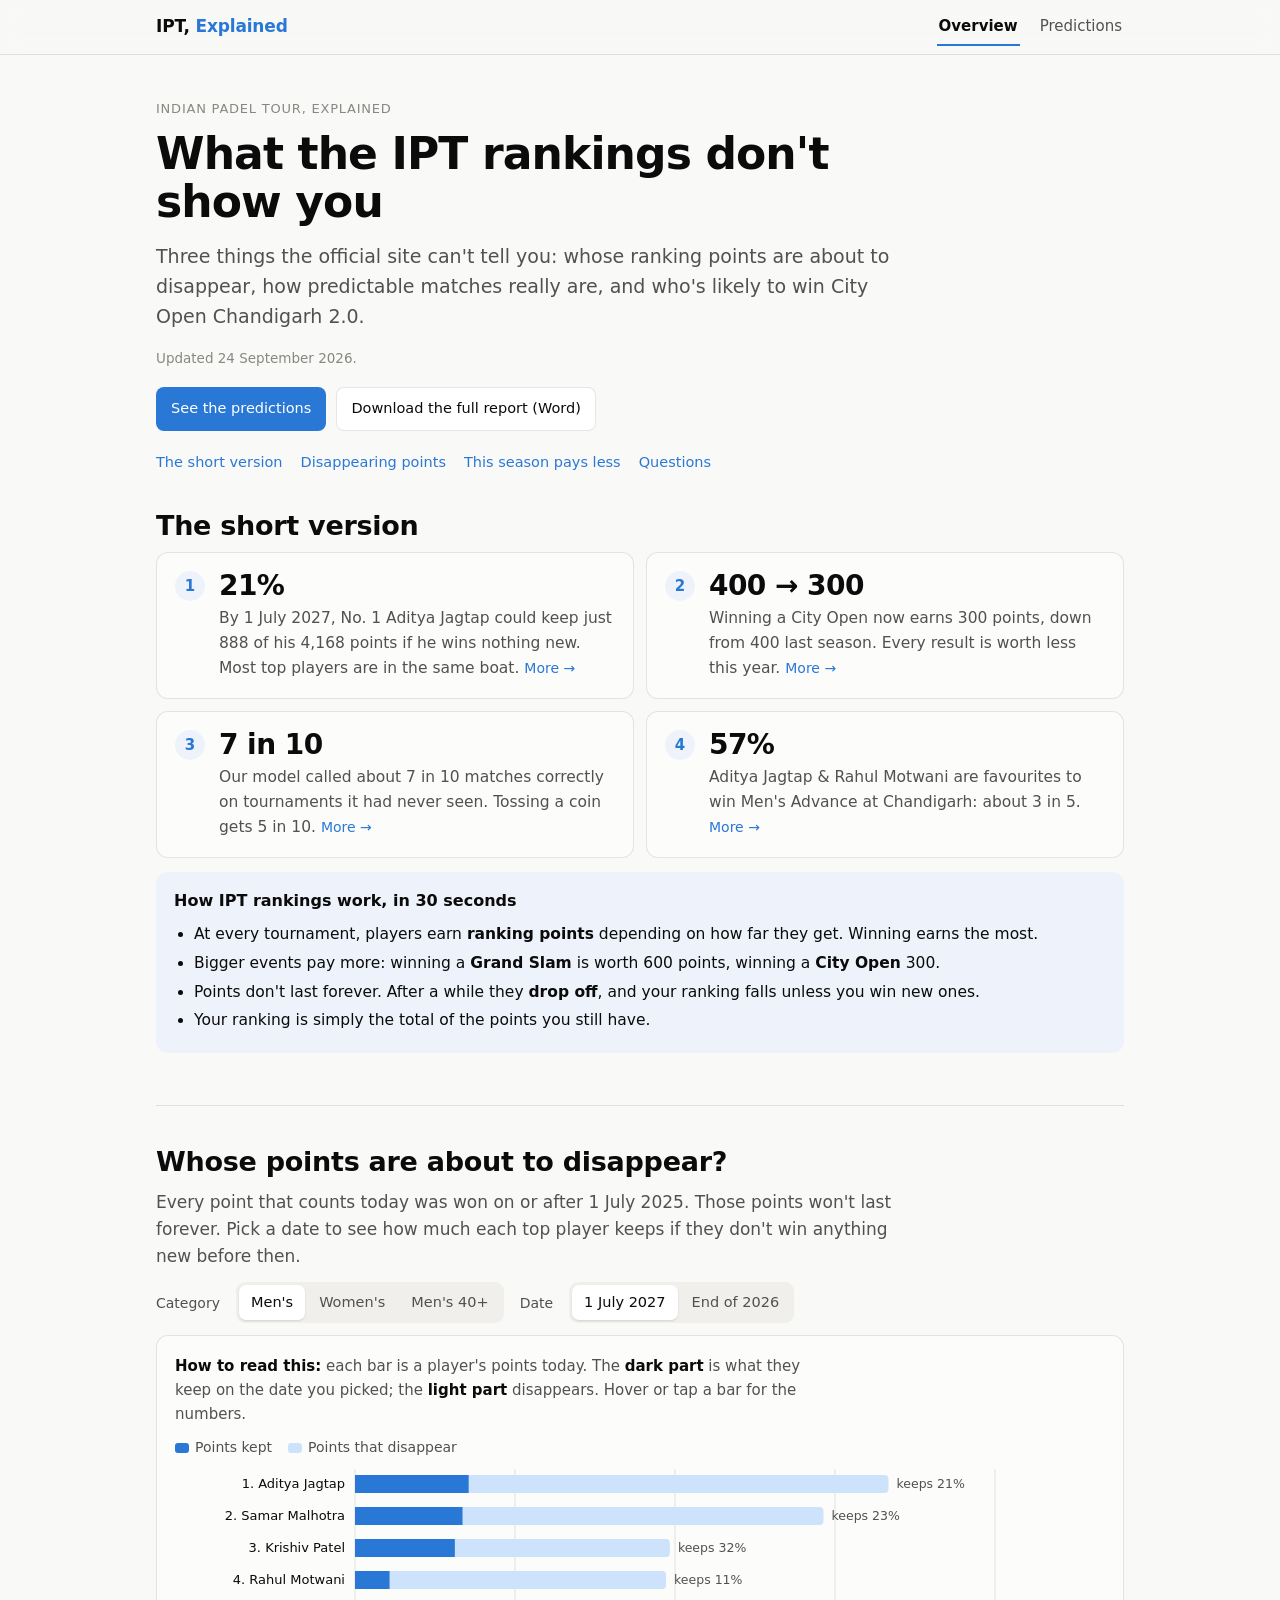
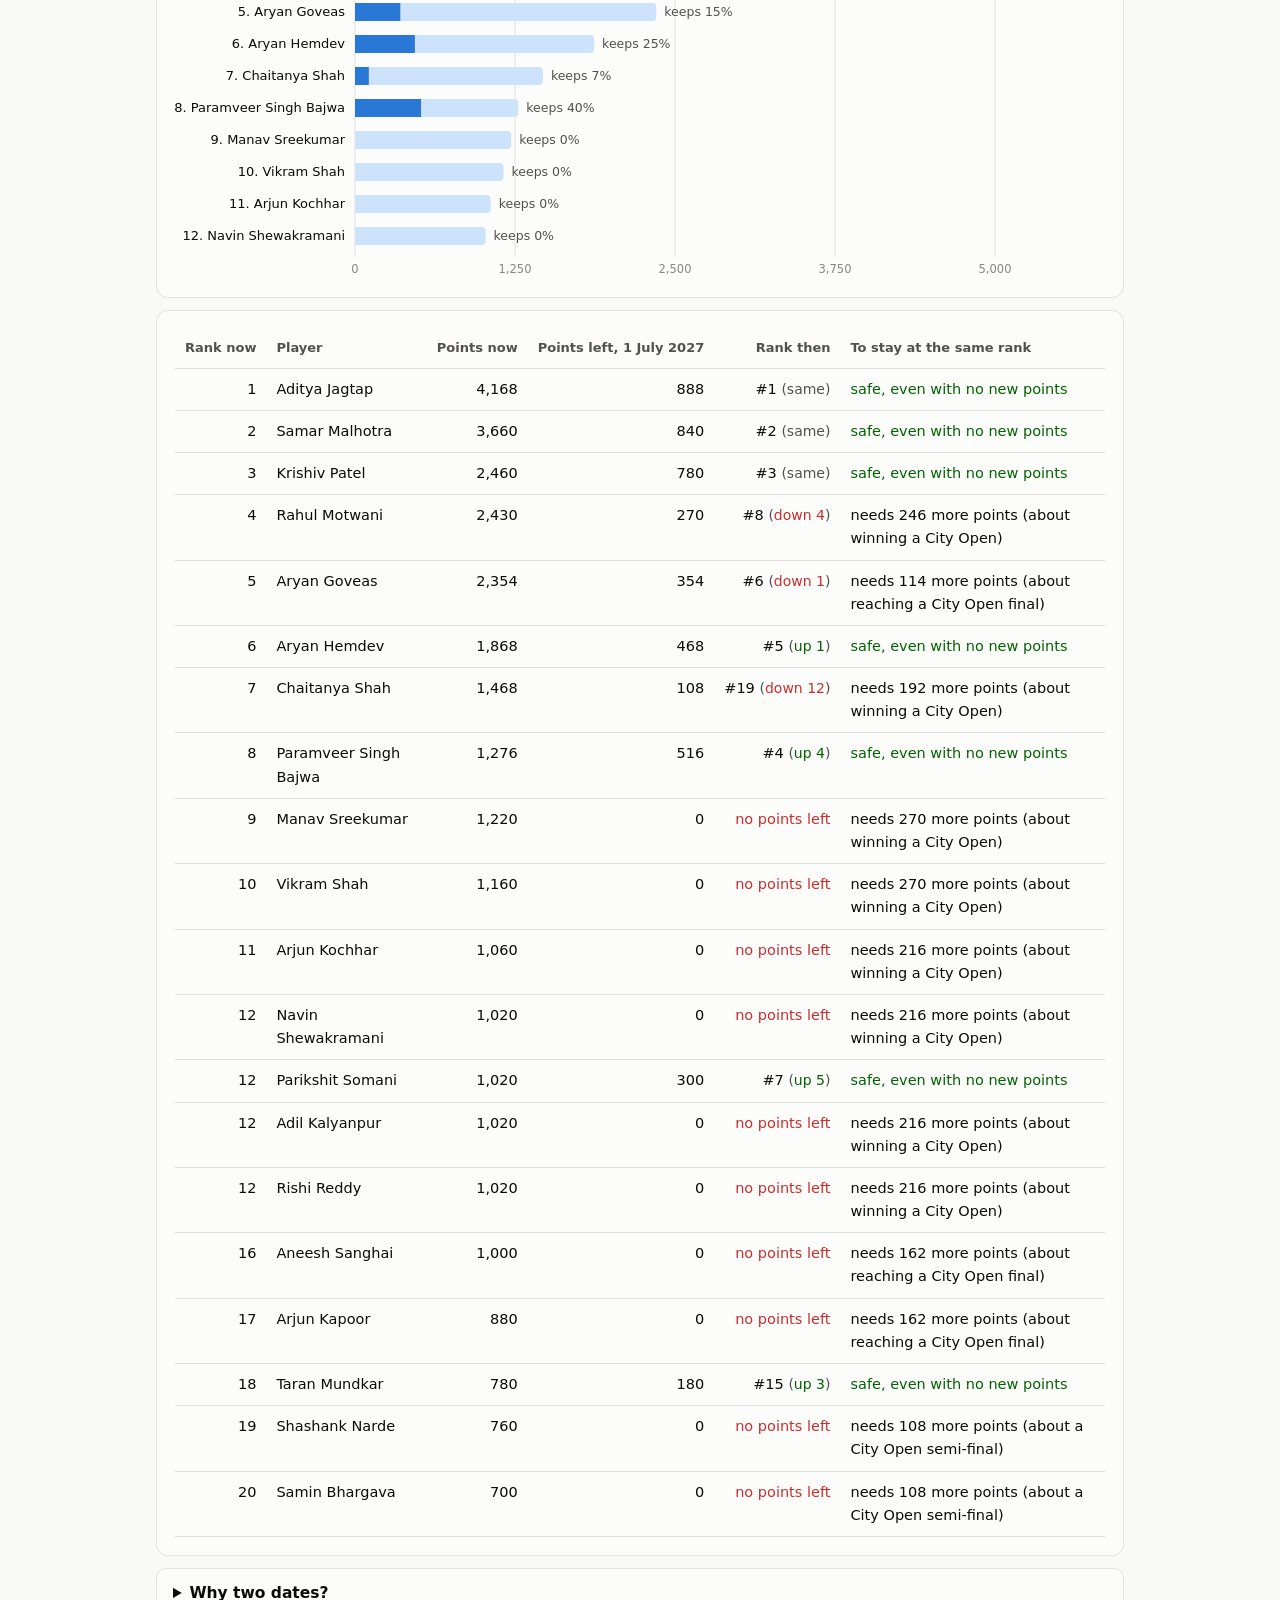
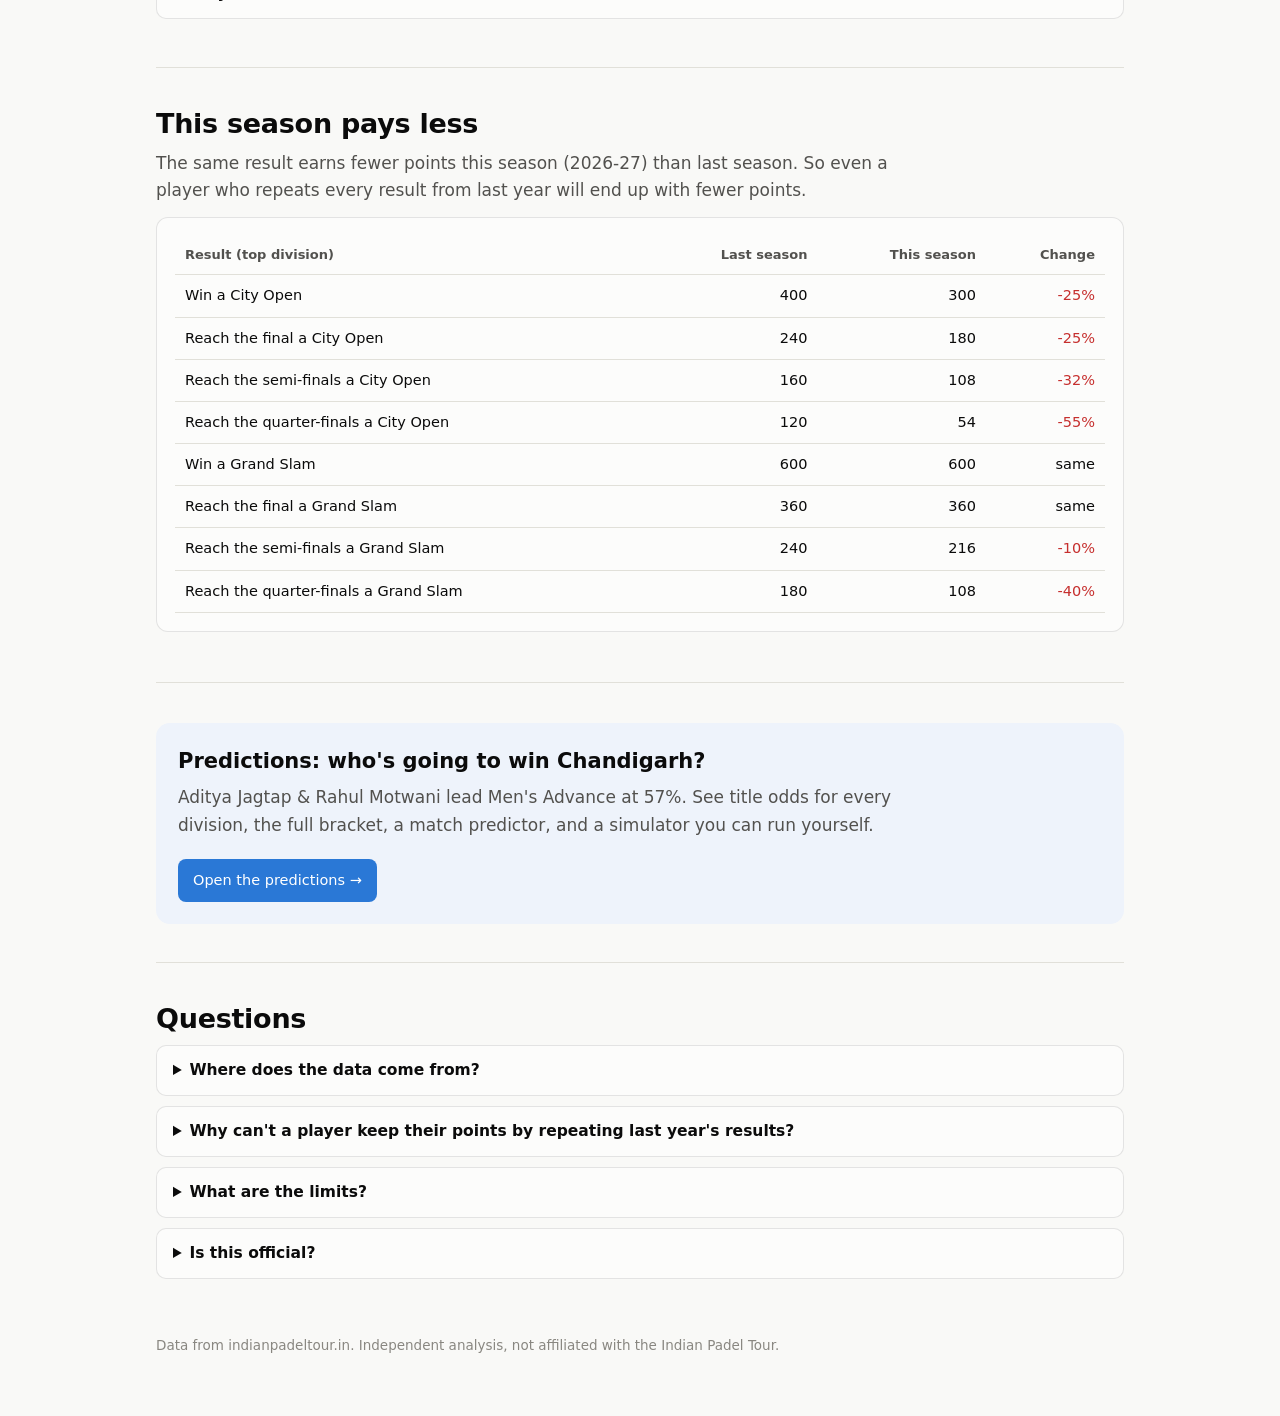
==== commit 8e304068: "Add Predictions page with interactive features" ====
--- a/docs/index.html
+++ b/docs/index.html
@@ -5,132 +5,18 @@
 <meta name="viewport" content="width=device-width, initial-scale=1">
 <title>IPT, Explained</title>
 <meta name="description" content="Whose Indian Padel Tour ranking points are about to disappear, how predictable matches are, and who is likely to win City Open Chandigarh 2.0.">
-<style>
-:root {
-  color-scheme: light;
-  --page: #f9f9f7; --surface: #fcfcfb; --raised: #ffffff;
-  --ink: #0b0b0b; --ink-2: #52514e; --muted: #898781;
-  --grid: #e1e0d9; --axis: #c3c2b7; --border: rgba(11,11,11,0.10);
-  --s1: #2a78d6; --s1-soft: #cde2fb; --s2: #eb6834;
-  --neg: #c62f2e; --pos: #006300; --wash: #eef3fb; --chip: #f0efec;
-}
-@media (prefers-color-scheme: dark) {
-  :root:where(:not([data-theme="light"])) {
-    color-scheme: dark;
-    --page: #0d0d0d; --surface: #1a1a19; --raised: #211f1e;
-    --ink: #ffffff; --ink-2: #c3c2b7; --muted: #898781;
-    --grid: #2c2c2a; --axis: #383835; --border: rgba(255,255,255,0.10);
-    --s1: #3987e5; --s1-soft: #1c3552; --s2: #d95926;
-    --neg: #e66767; --pos: #0ca30c; --wash: #17243a; --chip: #2a2927;
-  }
-}
-:root[data-theme="dark"] {
-  color-scheme: dark;
-  --page: #0d0d0d; --surface: #1a1a19; --raised: #211f1e;
-  --ink: #ffffff; --ink-2: #c3c2b7; --muted: #898781;
-  --grid: #2c2c2a; --axis: #383835; --border: rgba(255,255,255,0.10);
-  --s1: #3987e5; --s1-soft: #1c3552; --s2: #d95926;
-  --neg: #e66767; --pos: #0ca30c; --wash: #17243a; --chip: #2a2927;
-}
-* { box-sizing: border-box; }
-[hidden] { display: none !important; }
-html { -webkit-text-size-adjust: 100%; scroll-behavior: smooth; }
-body { margin: 0; background: var(--page); color: var(--ink);
-  font: 17px/1.6 system-ui, -apple-system, "Segoe UI", sans-serif; }
-.wrap { max-width: 980px; margin: 0 auto; padding: 0 16px; }
-header.hero { padding: 52px 0 12px; }
-.eyebrow { font-size: 13px; letter-spacing: .06em; text-transform: uppercase; color: var(--muted); margin: 0 0 10px; }
-h1 { font-size: clamp(30px, 5vw, 44px); line-height: 1.1; margin: 0 0 14px; letter-spacing: -0.02em; max-width: 20ch; }
-.lede { font-size: 19px; color: var(--ink-2); max-width: 60ch; margin: 0 0 16px; }
-.meta { font-size: 13.5px; color: var(--muted); margin: 0 0 18px; }
-.btns { display: flex; flex-wrap: wrap; gap: 10px; }
-.btn { display: inline-flex; align-items: center; gap: 8px; padding: 9px 14px; border-radius: 8px; font-size: 14.5px;
-  text-decoration: none; border: 1px solid var(--border); color: var(--ink); background: var(--raised); }
-.btn.primary { background: var(--s1); border-color: transparent; color: #fff; }
-nav.toc { display: flex; flex-wrap: wrap; gap: 8px 18px; margin: 22px 0 0; font-size: 14.5px; }
-nav.toc a { color: var(--s1); text-decoration: none; }
-nav.toc a:hover { text-decoration: underline; }
-h2 { font-size: 27px; line-height: 1.2; margin: 0 0 10px; letter-spacing: -0.01em; }
-h3 { font-size: 18px; margin: 24px 0 8px; }
-section { padding: 44px 0 6px; border-top: 1px solid var(--grid); margin-top: 36px; }
-section.first { border-top: 0; margin-top: 8px; padding-top: 20px; }
-p { margin: 0 0 12px; max-width: 66ch; }
-.sub { color: var(--ink-2); }
-.how { font-size: 15px; color: var(--ink-2); margin: 0 0 10px; }
-.how b { color: var(--ink); }
-.card { background: var(--surface); border: 1px solid var(--border); border-radius: 12px; padding: 18px; margin: 12px 0; }
-.short { display: grid; grid-template-columns: repeat(2, 1fr); gap: 12px; }
-.short .card { margin: 0; display: flex; gap: 14px; }
-.short .num { flex: none; width: 30px; height: 30px; border-radius: 50%; background: var(--wash); color: var(--s1);
-  font-weight: 700; display: grid; place-items: center; font-size: 15px; }
-.short .big { font-size: 28px; font-weight: 700; letter-spacing: -0.02em; line-height: 1.1; margin-bottom: 4px; }
-.short p { margin: 0; font-size: 15.5px; color: var(--ink-2); }
-.short a { color: var(--s1); font-size: 14px; text-decoration: none; }
-.explain { background: var(--wash); border-radius: 12px; padding: 16px 18px; margin: 14px 0; }
-.explain h3 { margin-top: 0; font-size: 16px; }
-.explain ul { margin: 0; padding-left: 20px; } .explain li { margin: 4px 0; font-size: 15.5px; }
-.controls { display: flex; flex-wrap: wrap; gap: 10px 16px; align-items: center; margin: 6px 0 12px; }
-.controls .lab { font-size: 14px; color: var(--ink-2); }
-.seg { display: inline-flex; background: var(--chip); border-radius: 9px; padding: 3px; gap: 2px; flex-wrap: wrap; }
-.seg button { border: 0; background: transparent; color: var(--ink-2); padding: 6px 12px; border-radius: 7px;
-  font: inherit; font-size: 14.5px; cursor: pointer; }
-.seg button[aria-pressed="true"] { background: var(--raised); color: var(--ink); box-shadow: 0 1px 2px rgba(0,0,0,.12); }
-.legend { display: flex; flex-wrap: wrap; gap: 16px; font-size: 14px; color: var(--ink-2); margin: 0 0 10px; }
-.legend i { display: inline-block; width: 14px; height: 10px; border-radius: 3px; margin-right: 6px; vertical-align: -1px; }
-.chart svg { display: block; width: 100%; height: auto; overflow: visible; }
-.chart text { fill: var(--ink-2); font-size: 12.5px; }
-.chart .lbl { fill: var(--ink); font-size: 13px; }
-.chart .tick { fill: var(--muted); font-size: 11.5px; }
-.tbl-wrap { overflow-x: auto; -webkit-overflow-scrolling: touch; }
-table { border-collapse: collapse; width: 100%; font-size: 14.5px; }
-th, td { text-align: left; padding: 9px 10px; border-bottom: 1px solid var(--grid); vertical-align: top; }
-th { font-weight: 600; font-size: 13px; color: var(--ink-2); }
-td.n, th.n { text-align: right; font-variant-numeric: tabular-nums; white-space: nowrap; }
-.down { color: var(--neg); } .up { color: var(--pos); }
-.tag { display: inline-block; font-size: 12.5px; padding: 2px 8px; border-radius: 999px; background: var(--chip); color: var(--ink-2); white-space: nowrap; }
-.tag.strong { background: var(--wash); color: var(--s1); font-weight: 600; }
-.tag.fav { background: var(--wash); color: var(--s1); }
-.tag.won { background: rgba(12,163,12,.14); color: var(--pos); }
-.tag.lost { background: rgba(227,73,72,.14); color: var(--neg); }
-.favs { display: grid; grid-template-columns: repeat(3, 1fr); gap: 12px; margin: 10px 0; }
-.fav { background: var(--surface); border: 1px solid var(--border); border-radius: 12px; padding: 14px 16px; }
-.fav .rk { font-size: 12.5px; color: var(--muted); text-transform: uppercase; letter-spacing: .05em; }
-.fav .tm { font-weight: 600; margin: 4px 0 6px; line-height: 1.35; }
-.fav .pc { font-size: 30px; font-weight: 700; letter-spacing: -0.02em; }
-.fav .wd { font-size: 14px; color: var(--ink-2); }
-.bigstat { display: flex; align-items: baseline; gap: 12px; flex-wrap: wrap; margin: 6px 0 4px; }
-.bigstat .v { font-size: 46px; font-weight: 750; letter-spacing: -0.03em; line-height: 1; }
-.bigstat .l { color: var(--ink-2); font-size: 16px; }
-input[type=search], select { font: inherit; font-size: 14.5px; padding: 7px 10px; border-radius: 8px;
-  border: 1px solid var(--border); background: var(--raised); color: var(--ink); }
-input[type=search] { min-width: 220px; }
-label.chk { font-size: 14px; color: var(--ink-2); display: inline-flex; gap: 6px; align-items: center; }
-.note { font-size: 14px; color: var(--ink-2); }
-details { background: var(--surface); border: 1px solid var(--border); border-radius: 10px; padding: 12px 16px; margin: 10px 0; }
-details summary { cursor: pointer; font-weight: 600; font-size: 15.5px; }
-details[open] summary { margin-bottom: 8px; }
-details p, details li { font-size: 15px; color: var(--ink-2); }
-details ul { padding-left: 20px; margin: 0; }
-#tip { position: fixed; pointer-events: none; z-index: 10; background: var(--raised); color: var(--ink);
-  border: 1px solid var(--border); border-radius: 8px; padding: 8px 10px; font-size: 13.5px; line-height: 1.45;
-  box-shadow: 0 6px 20px rgba(0,0,0,.14); max-width: 290px; opacity: 0; transition: opacity .08s; }
-#tip .t { font-weight: 600; margin-bottom: 2px; }
-#tip .r { display: flex; justify-content: space-between; gap: 14px; font-variant-numeric: tabular-nums; }
-#tip .r span:first-child { color: var(--ink-2); }
-footer { padding: 40px 0 60px; color: var(--muted); font-size: 13.5px; }
-.two { display: grid; grid-template-columns: 1fr 1fr; gap: 16px; }
-@media (max-width: 760px) {
-  body { font-size: 16px; }
-  .short, .two { grid-template-columns: 1fr; }
-  .favs { grid-template-columns: 1fr; }
-  header.hero { padding-top: 34px; }
-  input[type=search] { min-width: 0; flex: 1; }
-  .hide-sm { display: none; }
-}
-</style>
+<link rel="stylesheet" href="style.css">
 </head>
 <body>
 <div id="tip" role="tooltip"></div>
+<nav class="topbar" aria-label="Site">
+  <div class="wrap">
+    <a class="brand" href="index.html">IPT, <span>Explained</span></a>
+    <a class="tab" href="index.html" aria-current="page">Overview</a>
+    <a class="tab" href="predictions.html">Predictions</a>
+    <a class="gh" id="repo" href="#" hidden>GitHub</a>
+  </div>
+</nav>
 <div class="wrap">
   <header class="hero">
     <p class="eyebrow">Indian Padel Tour, explained</p>
@@ -138,12 +24,12 @@
     <p class="lede">Three things the official site can't tell you: whose ranking points are about to disappear, how predictable matches really are, and who's likely to win City Open Chandigarh 2.0.</p>
     <p class="meta" id="meta"></p>
     <div class="btns">
-      <a class="btn primary" href="IPT_Analysis_Report.docx" download>Download the full report (Word)</a>
-      <a class="btn" id="repo" href="#" hidden>Code and data on GitHub</a>
+      <a class="btn primary" href="predictions.html">See the predictions</a>
+      <a class="btn" href="IPT_Analysis_Report.docx" download>Download the full report (Word)</a>
     </div>
     <nav class="toc" aria-label="Sections">
       <a href="#short">The short version</a><a href="#points">Disappearing points</a>
-      <a href="#predict">Predicting matches</a><a href="#chandigarh">Chandigarh 2.0</a><a href="#faq">Questions</a>
+      <a href="#season">This season pays less</a><a href="#faq">Questions</a>
     </nav>
   </header>
 
@@ -171,7 +57,7 @@
     <div class="card">
       <p class="how"><b>How to read this:</b> each bar is a player's points today. The <b>dark part</b> is what they keep on the date you picked; the <b>light part</b> disappears. Hover or tap a bar for the numbers.</p>
       <div class="legend"><span><i style="background:var(--s1)"></i>Points kept</span><span><i style="background:var(--s1-soft)"></i>Points that disappear</span></div>
-      <div class="chart" id="decay"></div>
+      <div class="chart grow" id="decay"></div>
     </div>
     <div class="card tbl-wrap"><table id="rank-tbl"></table></div>
     <details>
@@ -179,74 +65,35 @@
       <p>The IPT doesn't publish exactly when points expire. Player pages say points count for "12 months", but points won in August and September 2025 still count today, more than 12 months later. The data behaves as if a whole season's points drop off together on 1 July.</p>
       <p><b>End of 2026</b> shows what happens if the 12-month rule is applied. <b>1 July 2027</b> shows what happens if last season's points all drop off at the start of next season. The real answer is probably one of these two.</p>
     </details>
+  </section>
 
-    <h3>This season pays less</h3>
+  <section id="season">
+    <h2>This season pays less</h2>
     <p class="sub">The same result earns fewer points this season (2026-27) than last season. So even a player who repeats every result from last year will end up with fewer points.</p>
     <div class="card tbl-wrap"><table id="scale-tbl"></table></div>
   </section>
 
-  <section id="predict">
-    <h2>Can we predict who wins a match?</h2>
-    <p class="sub">We built a model that rates every player using their ranking points and how they've played in past matches, then works out each pair's chance of winning. To test it fairly, we only asked it about tournaments it had never seen.</p>
-    <div class="two">
-      <div class="card">
-        <h3 style="margin-top:0">How often it picks the winner</h3>
-        <div class="bigstat"><span class="v" id="acc-big"></span><span class="l">matches called correctly</span></div>
-        <div class="chart" id="acc"></div>
-        <p class="note" id="acc-note"></p>
+  <section id="predict-teaser">
+    <div class="teaser">
+      <div>
+        <h3>Predictions: who's going to win Chandigarh?</h3>
+        <p id="teaser-text">Title odds for every division, the full bracket, a match predictor, and a simulator you can run yourself.</p>
       </div>
-      <div class="card">
-        <h3 style="margin-top:0">Can you trust its percentages?</h3>
-        <p class="how">When the model gives a pair a chance of winning, how often do they actually win? If the two bars match, the percentages are honest.</p>
-        <div class="legend"><span><i style="background:var(--s1)"></i>What the model said</span><span><i style="background:var(--s2)"></i>What actually happened</span></div>
-        <div class="chart" id="cal"></div>
-      </div>
+      <a class="btn primary" href="predictions.html">Open the predictions →</a>
     </div>
-    <details>
-      <summary>Technical details</summary>
-      <ul id="tech"></ul>
-    </details>
-  </section>
-
-  <section id="chandigarh">
-    <h2>Who will win City Open Chandigarh 2.0?</h2>
-    <p class="sub">We played out the rest of the tournament <span data-f="nsims"></span> times on a computer, using the real draw and the IPT's own rules for groups and knockouts. A team's chance is simply how often it came out on top. These predictions were locked on <span data-f="frozen"></span>, after the first day, and will be checked against the real results.</p>
-    <div id="scorecard"></div>
-    <div class="controls"><span class="lab">Division</span><div class="seg" id="div-seg" role="group" aria-label="Division"></div></div>
-    <div class="favs" id="favs"></div>
-    <div class="card">
-      <p class="how"><b>Chance of winning the title</b>, top 10 teams. Hover or tap for each team's chance of reaching every round.</p>
-      <div class="chart" id="odds"></div>
-    </div>
-    <div class="card tbl-wrap">
-      <div class="controls" style="margin-top:0"><label class="chk"><input type="checkbox" id="all-rounds"> Show every round</label></div>
-      <table id="odds-tbl"></table>
-    </div>
-
-    <h3>Match by match</h3>
-    <div class="controls">
-      <select id="m-div" aria-label="Division"></select>
-      <input type="search" id="m-q" placeholder="Search a player" aria-label="Search a player">
-      <label class="chk"><input type="checkbox" id="m-flag"> Only surprises (the lower-ranked pair is favoured)</label>
-    </div>
-    <div class="card tbl-wrap"><table id="m-tbl"></table></div>
-    <p class="note">"Toss-up" means neither side is favoured. Many beginner matches are toss-ups because none of the four players has ranking points or past matches to go on.</p>
   </section>
 
   <section id="faq">
     <h2>Questions</h2>
-    <details><summary>What does "a 57% chance" mean?</summary>
-      <p>If this exact situation happened 100 times, that pair would win about 57 of them. It's a favourite, not a certainty: they'd still lose 43 times out of 100.</p></details>
     <details><summary>Where does the data come from?</summary>
       <p>Everything comes from the public Indian Padel Tour website (indianpadeltour.in): rankings, every player's tournament history, and full results for the three tournaments the site still shows (Mumbai City Open 5.0, Goa Grand Slam 11.0 and Kochi City Open 2.0). It was collected slowly, one page at a time.</p></details>
-    <details><summary>How was the prediction model tested?</summary>
-      <p>We trained it on Mumbai to predict Goa, then on Mumbai and Goa to predict Kochi. It never saw the results it was being tested on. Across those two tournaments it called <span data-f="acc"></span> of matches correctly.</p></details>
+    <details><summary>Why can't a player keep their points by repeating last year's results?</summary>
+      <p>Because this season's points scale is lower. Winning a City Open used to be worth 400 points and is now worth 300, so the same finish replaces fewer points than it loses.</p></details>
     <details><summary>What are the limits?</summary>
       <ul>
-        <li>Only three finished tournaments have match-level results, so the model is still learning. It will get better with every event.</li>
-        <li>Most players have played just one event, so for them the model relies mostly on ranking points.</li>
         <li>The expiry rule for points isn't published, so two possible rules are shown.</li>
-        <li>Walkovers and retirements are left out.</li>
+        <li>"To stay at the same rank" assumes nobody else wins points, so real targets are higher.</li>
+        <li>Only three finished tournaments have match-level results; ranking results go back to December 2024.</li>
       </ul></details>
     <details><summary>Is this official?</summary>
       <p>No. It's an independent analysis of public data and isn't connected to the Indian Padel Tour.</p></details>
@@ -254,35 +101,8 @@
   <footer>Data from indianpadeltour.in. Independent analysis, not affiliated with the Indian Padel Tour.</footer>
 </div>
 
+<script src="common.js"></script>
 <script>
-const $ = s => document.querySelector(s);
-const esc = s => String(s ?? "").replace(/[&<>"']/g, c => ({"&":"&amp;","<":"&lt;",">":"&gt;",'"':"&quot;","'":"&#39;"}[c]));
-const pct = (x, d = 0) => (x * 100).toFixed(d) + "%";
-const fmt = n => Number(n).toLocaleString("en-IN");
-const day = (s, o = { day: "numeric", month: "long", year: "numeric" }) => new Date(s + "T00:00:00Z").toLocaleDateString("en-GB", { ...o, timeZone: "UTC" });
-const pair = t => String(t).replace(" / ", " & ");
-const NS = "http://www.w3.org/2000/svg";
-
-// a probability in everyday words: "about 3 in 5", "about 1 in 50"
-function odds(p) {
-  if (p >= 0.995) return "almost certain";
-  if (p < 0.005) return "less than 1 in 200";
-  if (p >= 0.45) {
-    for (const [a, b] of [[1, 2], [3, 5], [2, 3], [3, 4], [4, 5], [9, 10], [19, 20]]) if (Math.abs(p - a / b) < 0.04) return `about ${a} in ${b}`;
-    return `about ${Math.round(p * 10)} in 10`;
-  }
-  const n = 1 / p, nice = n < 12 ? Math.round(n) : n < 100 ? Math.round(n / 5) * 5 : Math.round(n / 10) * 10;
-  return `about 1 in ${nice}`;
-}
-// how clear a favourite is
-function strength(p) {
-  const f = Math.max(p, 1 - p);
-  if (f < 0.55) return ["Toss-up", ""];
-  if (f < 0.65) return ["Slight favourite", "fav"];
-  if (f < 0.8) return ["Favourite", "fav"];
-  return ["Strong favourite", "strong"];
-}
-// points in terms of results (2026-27 Advance scale)
 function inResults(pts) {
   if (!pts) return "";
   const s = k => (D.ranking.scale.find(x => x.event_type === k[0] && x.round === k[1]) || {}).new;
@@ -293,81 +113,36 @@
   return hit ? `about ${hit[1]}` : "more than a Grand Slam title";
 }
 
-const tip = $("#tip");
-function showTip(e, html) {
-  tip.innerHTML = html; tip.style.opacity = 1;
-  const pad = 14, w = tip.offsetWidth, h = tip.offsetHeight;
-  let x = e.clientX + pad, y = e.clientY + pad;
-  if (x + w > innerWidth - 8) x = e.clientX - w - pad;
-  if (y + h > innerHeight - 8) y = e.clientY - h - pad;
-  tip.style.left = x + "px"; tip.style.top = y + "px";
-}
-const hideTip = () => { tip.style.opacity = 0; };
-function tipOn(node, fn) {
-  ["pointermove", "mousemove", "click"].forEach(t => node.addEventListener(t, fn));
-  ["pointerleave", "mouseleave"].forEach(t => node.addEventListener(t, hideTip));
-}
-addEventListener("scroll", hideTip, { passive: true });
-const row = (k, v) => `<div class="r"><span>${esc(k)}</span><span>${esc(v)}</span></div>`;
-function el(tag, attrs = {}, parent) {
-  const n = document.createElementNS(NS, tag);
-  for (const [k, v] of Object.entries(attrs)) n.setAttribute(k, v);
-  if (parent) parent.appendChild(n);
-  return n;
-}
-const txt = (parent, attrs, s) => { const t = el("text", attrs, parent); t.textContent = s; return t; };
-function niceMax(v) { const p = Math.pow(10, Math.floor(Math.log10(v || 1))); return Math.ceil(v / p) * p; }
-function segmented(host, items, onPick, labels) {
-  host.innerHTML = "";
-  items.forEach((it, i) => {
-    const b = document.createElement("button");
-    b.type = "button"; b.textContent = labels ? labels[i] : it; b.dataset.v = it; b.setAttribute("aria-pressed", i === 0);
-    b.onclick = () => { host.querySelectorAll("button").forEach(x => x.setAttribute("aria-pressed", x === b)); onPick(it); };
-    host.appendChild(b);
-  });
-}
-const bar = (x, y, w, h, r = 4) => w <= r ? `M${x},${y} h${Math.max(w, 0)} v${h} h${-Math.max(w, 0)} z`
-  : `M${x},${y} h${w - r} q${r},0 ${r},${r} v${h - 2 * r} q0,${r} ${-r},${r} h${-(w - r)} z`;
-
-let D, cat = null, when = "jul", div = null;
+let D, cat = null, when = "jul";
 fetch("data.json").then(r => r.json()).then(d => { D = d; init(); });
 
 function init() {
-  const frozen = new Date(D.frozen_at).toLocaleString("en-GB", { timeZone: "Asia/Kolkata", day: "numeric", month: "long", hour: "2-digit", minute: "2-digit" }) + " (IST)";
+  linkRepo($("#repo"));
   $("#meta").textContent = `Updated ${day(D.as_of)}.`;
-  const set = (k, v) => document.querySelectorAll(`[data-f="${k}"]`).forEach(n => n.textContent = v);
+  const set = (k, v) => $$(`[data-f="${k}"]`).forEach(n => n.textContent = v);
   const sc = (t, r) => D.ranking.scale.find(x => x.event_type === t && x.round === r);
-  set("window", day(D.ranking.window_start)); set("frozen", frozen); set("nsims", fmt(D.chandigarh.n_sims));
+  set("window", day(D.ranking.window_start));
   set("gsWin", fmt(sc("grand_slam", "winner").new)); set("coWin", fmt(sc("city_open", "winner").new));
-  set("acc", pct(D.model.pooled["points + results"].accuracy));
-  const gh = location.hostname.match(/^([^.]+)\.github\.io$/);
-  const repoUrl = D.repo_url || (gh && location.pathname.split("/")[1] ? `https://github.com/${gh[1]}/${location.pathname.split("/")[1]}` : null);
-  if (repoUrl) { const a = $("#repo"); a.href = repoUrl; a.hidden = false; }
 
-  // the short version
   const lead = D.ranking.forecast["Men's"][0];
   const co = sc("city_open", "winner");
   const adv = D.chandigarh.odds.filter(o => o.division === "Men's Advance").sort((a, b) => b.p_title - a.p_title)[0];
   const acc = D.model.pooled["points + results"].accuracy;
   $("#short-cards").innerHTML = [
     [`${pct(lead.pts_jul / lead.pts)}`, `By 1 July 2027, No. 1 ${lead.name} could keep just ${fmt(lead.pts_jul)} of his ${fmt(lead.pts)} points if he wins nothing new. Most top players are in the same boat.`, "#points"],
-    [`${fmt(co.old)} → ${fmt(co.new)}`, `Winning a City Open now earns ${fmt(co.new)} points, down from ${fmt(co.old)} last season. Every result is worth less this year.`, "#points"],
-    [`${Math.round(acc * 10)} in 10`, `Our model called about ${Math.round(acc * 10)} in 10 matches correctly on tournaments it had never seen. Tossing a coin gets 5 in 10.`, "#predict"],
-    [pct(adv.p_title), `${pair(adv.team)} are favourites to win Men's Advance at Chandigarh: ${odds(adv.p_title)}.`, "#chandigarh"],
-  ].map(([big, t, href], i) => `<div class="card"><div class="num">${i + 1}</div><div><div class="big">${esc(big)}</div><p>${esc(t)} <a href="${href}">More ↓</a></p></div></div>`).join("");
+    [`${fmt(co.old)} → ${fmt(co.new)}`, `Winning a City Open now earns ${fmt(co.new)} points, down from ${fmt(co.old)} last season. Every result is worth less this year.`, "#season"],
+    [`${Math.round(acc * 10)} in 10`, `Our model called about ${Math.round(acc * 10)} in 10 matches correctly on tournaments it had never seen. Tossing a coin gets 5 in 10.`, "predictions.html#model"],
+    [pct(adv.p_title), `${pair(adv.team)} are favourites to win Men's Advance at Chandigarh: ${odds(adv.p_title)}.`, "predictions.html"],
+  ].map(([big, t, href], i) => `<div class="card"><div class="num">${i + 1}</div><div><div class="big">${esc(big)}</div><p>${esc(t)} <a href="${href}">More →</a></p></div></div>`).join("");
+  $("#teaser-text").textContent = `${pair(adv.team)} lead Men's Advance at ${pct(adv.p_title)}. See title odds for every division, the full bracket, a match predictor, and a simulator you can run yourself.`;
 
   const cats = Object.keys(D.ranking.forecast); cat = cats[0];
   segmented($("#cat-seg"), cats, c => { cat = c; drawPoints(); });
   segmented($("#date-seg"), ["jul", "dec"], w => { when = w; drawPoints(); }, ["1 July 2027", "End of 2026"]);
-  drawPoints(); drawScale(); drawModel();
-  const divs = [...new Set(D.chandigarh.odds.map(o => o.division))]; div = divs[0];
-  segmented($("#div-seg"), divs, d => { div = d; drawOdds(); });
-  $("#all-rounds").addEventListener("input", drawOdds);
-  drawOdds(); setupMatches(); drawScorecard();
-  let t; addEventListener("resize", () => { clearTimeout(t); t = setTimeout(() => { drawPoints(); drawOdds(); drawModel(); }, 120); });
+  drawPoints(); drawScale();
+  let t; addEventListener("resize", () => { clearTimeout(t); t = setTimeout(drawPoints, 120); });
 }
 
-// ---------- disappearing points (stacked bar: kept + disappearing)
 function drawPoints() {
   const rows = D.ranking.forecast[cat].slice(0, 12);
   const k = when === "jul" ? { pts: "pts_jul", rank: "rank_jul", need: "need_jul", label: "1 July 2027" } : { pts: "pts_dec", rank: "rank_dec", need: "need_dec", label: "end of 2026" };
@@ -386,8 +161,8 @@
     el("rect", { x: 0, y: y - 6, width: W, height: rowH, fill: "transparent" }, g);
     const nm = narrow && r.name.length > 15 ? r.name.slice(0, 14) + "…" : r.name;
     txt(g, { x: L - 10, y: y + 13, "text-anchor": "end", class: "lbl" }, `${r.rank}. ${nm}`);
-    el("path", { d: bar(L, y, x(r.pts) - L, h), fill: "var(--s1-soft)" }, g);
-    if (kept > 0) el("path", { d: `M${L},${y} h${x(kept) - L} v${h} h${-(x(kept) - L)} z`, fill: "var(--s1)" }, g);
+    el("path", { d: bar(L, y, x(r.pts) - L, h), fill: "var(--s1-soft)", class: "bar-fill" }, g);
+    if (kept > 0) el("path", { d: `M${L},${y} h${x(kept) - L} v${h} h${-(x(kept) - L)} z`, fill: "var(--s1)", class: "bar-fill" }, g);
     txt(g, { x: x(r.pts) + 8, y: y + 13 }, narrow ? pct(share) : `keeps ${pct(share)}`);
     tipOn(g, e => showTip(e, `<div class="t">${esc(r.name)}</div>` + row("Points today", fmt(r.pts)) +
       row(`Still counting, ${k.label}`, fmt(kept)) + row("Disappearing", fmt(r.pts - kept)) + row(`Rank then (if nobody wins more)`, kept > 0 ? `#${r[k.rank]}` : "no points left")));
@@ -408,126 +183,6 @@
     D.ranking.scale.map(s => `<tr><td>${name[s.round]} a ${tier[s.event_type]}</td><td class="n">${fmt(s.old)}</td><td class="n">${fmt(s.new)}</td>
       <td class="n ${s.chg < -0.5 ? "down" : ""}">${Math.round(s.chg) === 0 ? "same" : Math.round(s.chg) + "%"}</td></tr>`).join("") + "</tbody>";
 }
-
-// ---------- model
-function drawModel() {
-  const P = D.model.pooled;
-  $("#acc-big").textContent = pct(P["points + results"].accuracy);
-  const items = [["Tossing a coin", P["coin flip"].accuracy], ["Picking the higher-ranked pair", P["points only"].accuracy], ["Our model", P["points + results"].accuracy]];
-  const host = $("#acc"); host.innerHTML = "";
-  const W = host.clientWidth || 440, narrow = W < 400, L = narrow ? 130 : 200, R = 44, rowH = 34, H = items.length * rowH + 22;
-  const svg = el("svg", { viewBox: `0 0 ${W} ${H}`, role: "img", "aria-label": "Share of matches called correctly" }, host);
-  const x = v => L + v * (W - L - R);
-  [0, .5, 1].forEach(v => { el("line", { x1: x(v), x2: x(v), y1: 0, y2: H - 20, stroke: "var(--grid)" }, svg);
-    txt(svg, { x: x(v), y: H - 5, "text-anchor": "middle", class: "tick" }, pct(v)); });
-  items.forEach(([m, a], i) => {
-    const y = i * rowH + 6;
-    txt(svg, { x: L - 10, y: y + 14, "text-anchor": "end", class: "lbl" }, narrow ? m.replace("Picking the higher-ranked pair", "Higher-ranked pair") : m);
-    el("path", { d: bar(L, y, x(a) - L, 20), fill: i === 2 ? "var(--s1)" : "var(--axis)" }, svg);
-    txt(svg, { x: x(a) + 6, y: y + 14 }, pct(a));
-  });
-  $("#acc-note").textContent = `Tested on ${P["coin flip"].matches} matches from Goa Grand Slam 11.0 and Kochi City Open 2.0. Simply backing the higher-ranked pair does almost as well at picking winners; the model's real advantage is that its percentages can be trusted (right).`;
-
-  const cal = D.model.calibration;
-  const ch = $("#cal"); ch.innerHTML = "";
-  const CW = ch.clientWidth || 440, cl = 92, cr = 40, rh = 40, CH = cal.length * rh + 22;
-  const s2 = el("svg", { viewBox: `0 0 ${CW} ${CH}`, role: "img", "aria-label": "Predicted versus actual win rate" }, ch);
-  const cx = v => cl + v * (CW - cl - cr);
-  [0, .5, 1].forEach(v => { el("line", { x1: cx(v), x2: cx(v), y1: 0, y2: CH - 20, stroke: "var(--grid)" }, s2);
-    txt(s2, { x: cx(v), y: CH - 5, "text-anchor": "middle", class: "tick" }, pct(v)); });
-  cal.forEach((c, i) => {
-    const y = i * rh + 4, g = el("g", {}, s2);
-    el("rect", { x: 0, y: y - 2, width: CW, height: rh, fill: "transparent" }, g);
-    txt(g, { x: cl - 10, y: y + 18, "text-anchor": "end", class: "lbl" }, `Said ~${pct(c.predicted)}`);
-    el("path", { d: bar(cl, y + 2, cx(c.predicted) - cl, 13, 3), fill: "var(--s1)" }, g);
-    el("path", { d: bar(cl, y + 17, cx(c.actual) - cl, 13, 3), fill: "var(--s2)" }, g);
-    txt(g, { x: cx(Math.max(c.predicted, c.actual)) + 6, y: y + 20 }, pct(c.actual));
-    tipOn(g, e => showTip(e, `<div class="t">${c.matches} matches</div>` + row("Model said the favourite had", pct(c.predicted)) + row("Favourite actually won", pct(c.actual))));
-  });
-
-  const m = P["points + results"];
-  $("#tech").innerHTML = [
-    `Each game in a match is treated as a small contest. A pair's strength is the sum of its two players' ratings; a rating comes from ranking points before the event plus an adjustment learned from games won and lost (kept small for players with few games).`,
-    `Trained on Mumbai City Open 5.0 to predict Goa Grand Slam 11.0, then on both to predict Kochi City Open 2.0. It never saw the results it was scored on.`,
-    `Ranking points shown next to each team in a draw already include that tournament's result, so the model rebuilds each player's points as they were before the event instead.`,
-    `Scores on the ${m.matches} test matches: ${pct(m.accuracy, 1)} correct, log loss ${m.log_loss.toFixed(3)} (coin flip 0.693, lower is better), Brier score ${m.brier.toFixed(3)} (coin flip 0.250).`,
-  ].map(s => `<li>${esc(s)}</li>`).join("");
-}
-
-// ---------- Chandigarh
-function drawOdds() {
-  const all = D.chandigarh.odds.filter(o => o.division === div).sort((a, b) => b.p_title - a.p_title);
-  $("#favs").innerHTML = all.slice(0, 3).map((o, i) => `<div class="fav"><div class="rk">${["Favourite", "Second favourite", "Third favourite"][i]}</div>
-    <div class="tm">${esc(pair(o.team))}</div><div class="pc">${pct(o.p_title)}</div><div class="wd">${esc(odds(o.p_title))} to win the title</div></div>`).join("");
-  const rows = all.slice(0, 10);
-  const host = $("#odds"); host.innerHTML = "";
-  const W = host.clientWidth || 800, narrow = W < 560, L = narrow ? 150 : 280, R = narrow ? 44 : 120, rowH = 28, H = rows.length * rowH + 24;
-  const svg = el("svg", { viewBox: `0 0 ${W} ${H}`, role: "img", "aria-label": `${div}: chance of winning the title` }, host);
-  const max = Math.max(.1, Math.min(1, niceMax(rows[0].p_title * 100) / 100));
-  const x = v => L + v / max * (W - L - R);
-  for (let i = 0; i <= 4; i++) { const v = max * i / 4;
-    el("line", { x1: x(v), x2: x(v), y1: 0, y2: H - 20, stroke: "var(--grid)" }, svg);
-    txt(svg, { x: x(v), y: H - 5, "text-anchor": "middle", class: "tick" }, pct(v)); }
-  rows.forEach((o, i) => {
-    const y = i * rowH + 5, g = el("g", {}, svg);
-    el("rect", { x: 0, y: y - 3, width: W, height: rowH, fill: "transparent" }, g);
-    const nm = pair(o.team);
-    txt(g, { x: L - 10, y: y + 13, "text-anchor": "end", class: "lbl" }, narrow && nm.length > 22 ? nm.slice(0, 21) + "…" : nm);
-    el("path", { d: bar(L, y, Math.max(2, x(o.p_title) - L), 18), fill: "var(--s1)" }, g);
-    txt(g, { x: Math.max(L + 2, x(o.p_title)) + 6, y: y + 13 }, narrow ? pct(o.p_title) : `${pct(o.p_title)} (${odds(o.p_title)})`);
-    tipOn(g, e => showTip(e, `<div class="t">${esc(nm)}</div>` + row("Get out of the group", pct(o.p_top2_in_group)) +
-      (o.reached_QF >= 0 ? row("Reach quarter-finals", pct(o.reached_QF)) : "") + (o.reached_SF >= 0 ? row("Reach semi-finals", pct(o.reached_SF)) : "") +
-      (o.reached_final >= 0 ? row("Reach the final", pct(o.reached_final)) : "") + row("Win the title", pct(o.p_title, 1))));
-  });
-  const full = $("#all-rounds").checked, has = k => all.some(o => o[k] >= 0);
-  const cols = [["Team", o => esc(pair(o.team))], ["Group", o => esc((o.group || "").replace(/^GROUP\s*/i, ""))]];
-  if (full) cols.push(["Ranking points", o => fmt(o.team_points), 1]);
-  cols.push(["Get out of group", o => pct(o.p_top2_in_group), 1]);
-  if (full && has("reached_R16")) cols.push(["Last 16", o => pct(o.reached_R16), 1]);
-  if (full && has("reached_QF")) cols.push(["Quarter-finals", o => pct(o.reached_QF), 1]);
-  if (full) cols.push(["Semi-finals", o => pct(o.reached_SF), 1]);
-  cols.push(["Reach final", o => pct(o.reached_final), 1], ["Win title", o => `<b>${pct(o.p_title, o.p_title < .01 && o.p_title > 0 ? 1 : 0)}</b>`, 1]);
-  $("#odds-tbl").innerHTML = `<thead><tr>${cols.map(c => `<th class="${c[2] ? "n" : ""}">${c[0]}</th>`).join("")}</tr></thead><tbody>` +
-    all.map(o => `<tr>${cols.map(c => `<td class="${c[2] ? "n" : ""}">${c[1](o)}</td>`).join("")}</tr>`).join("") + "</tbody>";
-}
-
-function setupMatches() {
-  const sel = $("#m-div");
-  const divs = [...new Set(D.chandigarh.matches.map(m => m.division))];
-  sel.innerHTML = `<option value="">All divisions</option>` + divs.map(d => `<option>${esc(d)}</option>`).join("");
-  [sel, $("#m-q"), $("#m-flag")].forEach(n => n.addEventListener("input", drawMatches));
-  drawMatches();
-}
-function drawMatches() {
-  const d = $("#m-div").value, q = $("#m-q").value.trim().toLowerCase(), f = $("#m-flag").checked;
-  const ms = D.chandigarh.matches.filter(m => (!d || m.division === d) && (!q || (m.team1 + " " + m.team2).toLowerCase().includes(q)) && (!f || m.model_disagrees_with_points));
-  const whenTxt = m => m.date ? day(m.date, { weekday: "short", day: "numeric", month: "short" }) + (m.time ? ", " + m.time : "") : "";
-  const round = r => String(r).replace(/^GROUP\s*/i, "Group ").replace(/^Group STAGE$/i, "Group stage");
-  $("#m-tbl").innerHTML = `<thead><tr><th>When</th><th class="hide-sm">Division</th><th>Match</th><th>Who's favoured</th><th>Result</th></tr></thead><tbody>` +
-    (ms.length ? ms.map(m => {
-      const p = m.p_team1, favTeam = p >= 0.5 ? m.team1 : m.team2, favP = Math.max(p, 1 - p), [lbl, cls] = strength(p);
-      const favTxt = lbl === "Toss-up" ? `<span class="tag">Toss-up</span>`
-        : `<span class="tag ${cls}">${lbl}</span><br>${esc(pair(favTeam))}, ${pct(favP)}`;
-      let res = `<span class="note">to be played</span>`;
-      if (m.status_at_freeze === "completed") {
-        const w = m.winner_at_freeze === 1 ? m.team1 : m.team2;
-        const called = lbl === "Toss-up" ? null : w === favTeam;
-        const miss = lbl === "Slight favourite" ? "surprise" : "upset";
-        res = `${esc(pair(w))} won` + (called === null ? "" : called ? ` <span class="tag won">as expected</span>` : ` <span class="tag lost">${miss}</span>`) + `<br><span class="note">played before predictions were locked</span>`;
-      }
-      return `<tr><td style="white-space:nowrap">${esc(whenTxt(m))}<br><span class="note">${esc(round(m.round))}</span></td><td class="hide-sm">${esc(m.division)}</td>
-        <td>${esc(pair(m.team1))}<br><span class="note">vs</span> ${esc(pair(m.team2))}</td><td>${favTxt}</td><td>${res}</td></tr>`; }).join("")
-      : `<tr><td colspan="5" class="note">No matches match these filters.</td></tr>`) + "</tbody>";
-}
-
-function drawScorecard() {
-  const s = D.scorecard;
-  if (!s || !s.scored_matches) return;
-  $("#scorecard").innerHTML = `<div class="explain"><h3>How did the predictions do?</h3>
-    <p>Of ${s.scored_matches} matches predicted before they were played, the model called <b>${pct(s.model.accuracy)}</b> correctly
-    (backing the higher-ranked pair: ${pct(s.higher_points_wins_accuracy)}).</p>
-    ${(s.champions || []).map(c => `<p class="note">${esc(c.division)}: ${esc(pair(c.champion))} won. We gave them ${c.our_title_chance == null ? "no rating" : pct(c.our_title_chance)}.</p>`).join("")}</div>`;
-}
 </script>
 </body>
 </html>
--- a/docs/style.css
+++ b/docs/style.css
@@ -0,0 +1,215 @@
+/* Shared styles for IPT, Explained (index.html and predictions.html). */
+:root {
+  color-scheme: light;
+  --page: #f9f9f7; --surface: #fcfcfb; --raised: #ffffff;
+  --ink: #0b0b0b; --ink-2: #52514e; --muted: #898781;
+  --grid: #e1e0d9; --axis: #c3c2b7; --border: rgba(11,11,11,0.10);
+  --s1: #2a78d6; --s1-soft: #cde2fb; --s2: #eb6834;
+  --c1: #2a78d6; --c2: #eb6834; --c3: #1baf7a; --c4: #eda100; --c5: #e87ba4; --c6: #008300;
+  --neg: #c62f2e; --pos: #006300; --wash: #eef3fb; --chip: #f0efec;
+  --nav: rgba(249,249,247,0.86);
+}
+@media (prefers-color-scheme: dark) {
+  :root:where(:not([data-theme="light"])) {
+    color-scheme: dark;
+    --page: #0d0d0d; --surface: #1a1a19; --raised: #211f1e;
+    --ink: #ffffff; --ink-2: #c3c2b7; --muted: #898781;
+    --grid: #2c2c2a; --axis: #383835; --border: rgba(255,255,255,0.10);
+    --s1: #3987e5; --s1-soft: #1c3552; --s2: #d95926;
+    --c1: #3987e5; --c2: #d95926; --c3: #199e70; --c4: #c98500; --c5: #d55181; --c6: #008300;
+    --neg: #e66767; --pos: #0ca30c; --wash: #17243a; --chip: #2a2927;
+    --nav: rgba(13,13,13,0.82);
+  }
+}
+:root[data-theme="dark"] {
+  color-scheme: dark;
+  --page: #0d0d0d; --surface: #1a1a19; --raised: #211f1e;
+  --ink: #ffffff; --ink-2: #c3c2b7; --muted: #898781;
+  --grid: #2c2c2a; --axis: #383835; --border: rgba(255,255,255,0.10);
+  --s1: #3987e5; --s1-soft: #1c3552; --s2: #d95926;
+  --c1: #3987e5; --c2: #d95926; --c3: #199e70; --c4: #c98500; --c5: #d55181; --c6: #008300;
+  --neg: #e66767; --pos: #0ca30c; --wash: #17243a; --chip: #2a2927;
+  --nav: rgba(13,13,13,0.82);
+}
+* { box-sizing: border-box; }
+[hidden] { display: none !important; }
+html { -webkit-text-size-adjust: 100%; scroll-behavior: smooth; scroll-padding-top: 64px; }
+body { margin: 0; background: var(--page); color: var(--ink);
+  font: 17px/1.6 system-ui, -apple-system, "Segoe UI", sans-serif; }
+.wrap { max-width: 1000px; margin: 0 auto; padding: 0 16px; }
+
+/* top bar */
+.topbar { position: sticky; top: 0; z-index: 20; background: var(--nav); backdrop-filter: saturate(1.4) blur(10px);
+  -webkit-backdrop-filter: saturate(1.4) blur(10px); border-bottom: 1px solid var(--border); }
+.topbar .wrap { display: flex; align-items: center; gap: 18px; height: 54px; }
+.brand { font-weight: 750; letter-spacing: -0.01em; color: var(--ink); text-decoration: none; margin-right: auto; }
+.brand span { color: var(--s1); }
+.topbar a.tab { color: var(--ink-2); text-decoration: none; font-size: 15px; padding: 6px 2px; border-bottom: 2px solid transparent; }
+.topbar a.tab[aria-current="page"] { color: var(--ink); border-bottom-color: var(--s1); font-weight: 600; }
+.topbar a.gh { font-size: 13.5px; color: var(--muted); text-decoration: none; }
+
+header.hero { padding: 44px 0 10px; }
+.eyebrow { font-size: 13px; letter-spacing: .06em; text-transform: uppercase; color: var(--muted); margin: 0 0 10px; }
+h1 { font-size: clamp(30px, 5vw, 44px); line-height: 1.1; margin: 0 0 14px; letter-spacing: -0.02em; max-width: 22ch; }
+.lede { font-size: 19px; color: var(--ink-2); max-width: 62ch; margin: 0 0 16px; }
+.meta { font-size: 13.5px; color: var(--muted); margin: 0 0 18px; }
+.btns { display: flex; flex-wrap: wrap; gap: 10px; }
+.btn { display: inline-flex; align-items: center; gap: 8px; padding: 9px 14px; border-radius: 8px; font-size: 14.5px;
+  text-decoration: none; border: 1px solid var(--border); color: var(--ink); background: var(--raised); cursor: pointer; font-family: inherit; }
+.btn.primary { background: var(--s1); border-color: transparent; color: #fff; }
+.btn:disabled { opacity: .55; cursor: default; }
+nav.toc { display: flex; flex-wrap: wrap; gap: 8px 18px; margin: 20px 0 0; font-size: 14.5px; }
+nav.toc a { color: var(--s1); text-decoration: none; }
+nav.toc a:hover { text-decoration: underline; }
+h2 { font-size: 27px; line-height: 1.2; margin: 0 0 10px; letter-spacing: -0.01em; }
+h3 { font-size: 18px; margin: 24px 0 8px; }
+section { padding: 40px 0 6px; border-top: 1px solid var(--grid); margin-top: 32px; }
+section.first { border-top: 0; margin-top: 8px; padding-top: 18px; }
+p { margin: 0 0 12px; max-width: 68ch; }
+.sub { color: var(--ink-2); }
+.how { font-size: 15px; color: var(--ink-2); margin: 0 0 10px; }
+.how b { color: var(--ink); }
+.note { font-size: 14px; color: var(--ink-2); }
+.card { background: var(--surface); border: 1px solid var(--border); border-radius: 12px; padding: 18px; margin: 12px 0; }
+.two { display: grid; grid-template-columns: 1fr 1fr; gap: 16px; }
+.three { display: grid; grid-template-columns: repeat(3, 1fr); gap: 12px; }
+.four { display: grid; grid-template-columns: repeat(4, 1fr); gap: 12px; }
+
+/* short-version cards + stat tiles */
+.short { display: grid; grid-template-columns: repeat(2, 1fr); gap: 12px; }
+.short .card { margin: 0; display: flex; gap: 14px; }
+.short .num { flex: none; width: 30px; height: 30px; border-radius: 50%; background: var(--wash); color: var(--s1);
+  font-weight: 700; display: grid; place-items: center; font-size: 15px; }
+.short .big, .tile .v { font-size: 28px; font-weight: 700; letter-spacing: -0.02em; line-height: 1.1; margin-bottom: 4px; }
+.short p { margin: 0; font-size: 15.5px; color: var(--ink-2); }
+.short a { color: var(--s1); font-size: 14px; text-decoration: none; }
+.tile { background: var(--surface); border: 1px solid var(--border); border-radius: 12px; padding: 16px; }
+.tile .l { font-size: 14px; color: var(--ink-2); }
+.explain { background: var(--wash); border-radius: 12px; padding: 16px 18px; margin: 14px 0; }
+.explain h3 { margin-top: 0; font-size: 16px; }
+.explain ul { margin: 0; padding-left: 20px; } .explain li { margin: 4px 0; font-size: 15.5px; }
+.teaser { display: flex; gap: 20px; align-items: center; justify-content: space-between; flex-wrap: wrap;
+  background: var(--wash); border-radius: 14px; padding: 22px; }
+.teaser h3 { margin: 0 0 6px; font-size: 21px; }
+.teaser p { margin: 0; color: var(--ink-2); }
+
+/* controls */
+.controls { display: flex; flex-wrap: wrap; gap: 10px 16px; align-items: center; margin: 6px 0 12px; }
+.controls .lab { font-size: 14px; color: var(--ink-2); }
+.seg { display: inline-flex; background: var(--chip); border-radius: 9px; padding: 3px; gap: 2px; flex-wrap: wrap; }
+.seg button { border: 0; background: transparent; color: var(--ink-2); padding: 6px 12px; border-radius: 7px;
+  font: inherit; font-size: 14.5px; cursor: pointer; }
+.seg button[aria-pressed="true"] { background: var(--raised); color: var(--ink); box-shadow: 0 1px 2px rgba(0,0,0,.12); }
+.sticky-controls { position: sticky; top: 54px; z-index: 10; background: var(--nav); backdrop-filter: blur(10px);
+  -webkit-backdrop-filter: blur(10px); padding: 10px 0; margin: 0 -16px; padding-left: 16px; padding-right: 16px;
+  border-bottom: 1px solid var(--border); }
+input[type=search], input[type=text], select { font: inherit; font-size: 14.5px; padding: 7px 10px; border-radius: 8px;
+  border: 1px solid var(--border); background: var(--raised); color: var(--ink); }
+input[type=search] { min-width: 220px; }
+label.chk { font-size: 14px; color: var(--ink-2); display: inline-flex; gap: 6px; align-items: center; }
+
+/* charts */
+.legend { display: flex; flex-wrap: wrap; gap: 16px; font-size: 14px; color: var(--ink-2); margin: 0 0 10px; }
+.legend i { display: inline-block; width: 14px; height: 10px; border-radius: 3px; margin-right: 6px; vertical-align: -1px; }
+.chart svg { display: block; width: 100%; height: auto; overflow: visible; }
+.chart text { fill: var(--ink-2); font-size: 12.5px; }
+.chart .lbl { fill: var(--ink); font-size: 13px; }
+.chart .tick { fill: var(--muted); font-size: 11.5px; }
+.grow path.bar-fill { transform-box: fill-box; transform-origin: left; animation: grow .6s ease-out both; }
+@keyframes grow { from { transform: scaleX(0); } to { transform: scaleX(1); } }
+@media (prefers-reduced-motion: reduce) { .grow path.bar-fill { animation: none; } }
+
+/* tables */
+.tbl-wrap { overflow-x: auto; -webkit-overflow-scrolling: touch; }
+table { border-collapse: collapse; width: 100%; font-size: 14.5px; }
+th, td { text-align: left; padding: 9px 10px; border-bottom: 1px solid var(--grid); vertical-align: top; }
+th { font-weight: 600; font-size: 13px; color: var(--ink-2); }
+td.n, th.n { text-align: right; font-variant-numeric: tabular-nums; white-space: nowrap; }
+.down { color: var(--neg); } .up { color: var(--pos); }
+.tag { display: inline-block; font-size: 12.5px; padding: 2px 8px; border-radius: 999px; background: var(--chip); color: var(--ink-2); white-space: nowrap; }
+.tag.strong { background: var(--wash); color: var(--s1); font-weight: 600; }
+.tag.fav { background: var(--wash); color: var(--s1); }
+.tag.won { background: rgba(12,163,12,.14); color: var(--pos); }
+.tag.lost { background: rgba(227,73,72,.14); color: var(--neg); }
+
+/* favourites */
+.favs { display: grid; grid-template-columns: repeat(3, 1fr); gap: 12px; margin: 10px 0; }
+.fav { background: var(--surface); border: 1px solid var(--border); border-radius: 12px; padding: 14px 16px; }
+.fav .rk { font-size: 12.5px; color: var(--muted); text-transform: uppercase; letter-spacing: .05em; }
+.fav .tm { font-weight: 600; margin: 4px 0 6px; line-height: 1.35; }
+.fav .pc { font-size: 30px; font-weight: 700; letter-spacing: -0.02em; }
+.fav .wd { font-size: 14px; color: var(--ink-2); }
+.bigstat { display: flex; align-items: baseline; gap: 12px; flex-wrap: wrap; margin: 6px 0 4px; }
+.bigstat .v { font-size: 46px; font-weight: 750; letter-spacing: -0.03em; line-height: 1; }
+.bigstat .l { color: var(--ink-2); font-size: 16px; }
+
+/* group heatmaps */
+.groups { display: grid; grid-template-columns: repeat(auto-fill, minmax(300px, 1fr)); gap: 12px; }
+.groups .card { overflow-x: auto; }
+.heat { width: 100%; font-size: 13.5px; }
+.heat th, .heat td { padding: 6px 7px; }
+.heat td.cell { text-align: center; font-variant-numeric: tabular-nums; border-radius: 4px; border: 2px solid var(--surface); }
+.heat td.cell.hi { color: #fff; font-weight: 600; }
+.heat th.q { color: var(--s1); }
+
+/* bracket */
+.bracket { display: flex; gap: 14px; overflow-x: auto; padding: 6px 2px 12px; -webkit-overflow-scrolling: touch; }
+.bracket .col { display: flex; flex-direction: column; justify-content: space-around; gap: 10px; min-width: 190px; flex: 1; }
+.bracket .col h4 { margin: 0 0 4px; font-size: 12.5px; color: var(--muted); text-transform: uppercase; letter-spacing: .05em; text-align: center; }
+.bracket .col .stack { display: flex; flex-direction: column; justify-content: space-around; gap: 12px; flex: 1; }
+.match-box { background: var(--surface); border: 1px solid var(--border); border-radius: 10px; overflow: hidden; }
+.match-box .slot { display: flex; justify-content: space-between; gap: 8px; padding: 6px 9px; font-size: 13px; line-height: 1.3; }
+.match-box .slot + .slot { border-top: 1px solid var(--grid); }
+.match-box .slot .p { color: var(--muted); font-variant-numeric: tabular-nums; white-space: nowrap; }
+.match-box .slot.win { background: var(--wash); font-weight: 600; }
+.match-box .slot.win .p { color: var(--s1); }
+.match-box .alt { font-size: 11.5px; color: var(--muted); padding: 0 9px 5px; }
+.champ { background: var(--wash); border-radius: 12px; padding: 14px; text-align: center; }
+.champ .trophy { font-size: 26px; }
+.champ .nm { font-weight: 700; margin: 4px 0; }
+
+/* simulator + predictor */
+.sim-out { display: grid; grid-template-columns: 1.2fr 1fr; gap: 16px; }
+.progress { height: 6px; background: var(--chip); border-radius: 3px; overflow: hidden; margin: 8px 0; }
+.progress span { display: block; height: 100%; width: 0; background: var(--s1); transition: width .1s linear; }
+.split { display: flex; height: 38px; border-radius: 10px; overflow: hidden; font-weight: 700; color: #fff; font-size: 15px; }
+.split div { display: flex; align-items: center; padding: 0 12px; transition: width .4s ease; white-space: nowrap; overflow: hidden; }
+.split .a { background: var(--c1); } .split .b { background: var(--c2); justify-content: flex-end; }
+.vs { display: grid; grid-template-columns: 1fr auto 1fr; gap: 12px; align-items: start; }
+.vs .mid { align-self: center; color: var(--muted); font-weight: 600; }
+.pick { display: flex; flex-direction: column; gap: 8px; }
+.pick label { font-size: 13px; color: var(--ink-2); }
+.pick select, .pick input { width: 100%; }
+
+details { background: var(--surface); border: 1px solid var(--border); border-radius: 10px; padding: 12px 16px; margin: 10px 0; }
+details summary { cursor: pointer; font-weight: 600; font-size: 15.5px; }
+details[open] summary { margin-bottom: 8px; }
+details p, details li { font-size: 15px; color: var(--ink-2); }
+details ul { padding-left: 20px; margin: 0; }
+#tip { position: fixed; pointer-events: none; z-index: 30; background: var(--raised); color: var(--ink);
+  border: 1px solid var(--border); border-radius: 8px; padding: 8px 10px; font-size: 13.5px; line-height: 1.45;
+  box-shadow: 0 6px 20px rgba(0,0,0,.14); max-width: 290px; opacity: 0; transition: opacity .08s; }
+#tip .t { font-weight: 600; margin-bottom: 2px; }
+#tip .r { display: flex; justify-content: space-between; gap: 14px; font-variant-numeric: tabular-nums; }
+#tip .r span:first-child { color: var(--ink-2); }
+footer { padding: 40px 0 60px; color: var(--muted); font-size: 13.5px; }
+
+@media (max-width: 760px) {
+  body { font-size: 16px; }
+  .short, .two, .sim-out, .four { grid-template-columns: 1fr 1fr; }
+  .short, .two, .sim-out { grid-template-columns: 1fr; }
+  .favs, .three { grid-template-columns: 1fr; }
+  header.hero { padding-top: 28px; }
+  input[type=search] { min-width: 0; flex: 1; }
+  .hide-sm { display: none; }
+  .topbar a.gh { display: none; }
+  .vs { grid-template-columns: 1fr; } .vs .mid { justify-self: center; }
+  /* keep the sticky division switcher to one swipeable row on phones */
+  .sticky-controls { padding-top: 8px; padding-bottom: 8px; }
+  .sticky-controls .controls { flex-wrap: nowrap; }
+  .sticky-controls .lab { display: none; }
+  .sticky-controls .seg { flex-wrap: nowrap; overflow-x: auto; max-width: 100%; scrollbar-width: none; }
+  .sticky-controls .seg::-webkit-scrollbar { display: none; }
+  .sticky-controls .seg button { white-space: nowrap; }
+  .fav { padding: 12px 14px; } .fav .pc { font-size: 26px; }
+}
